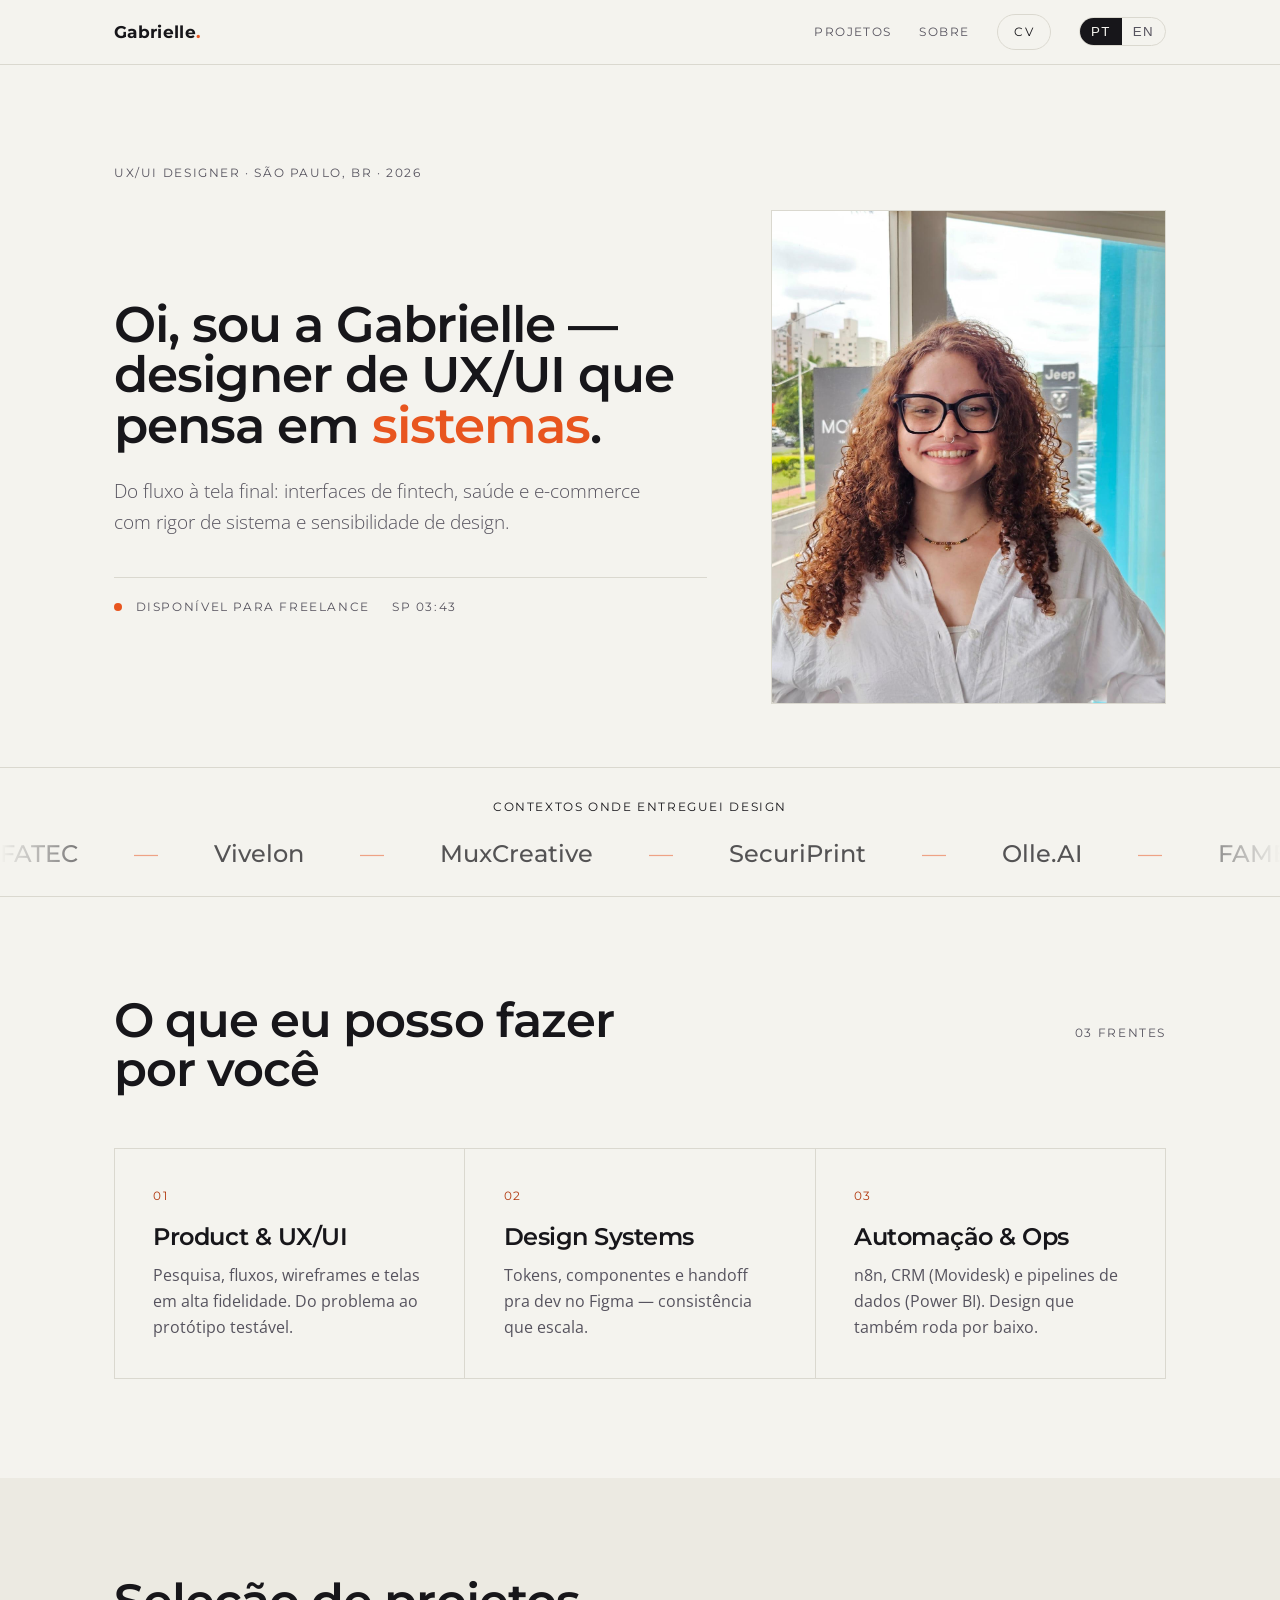
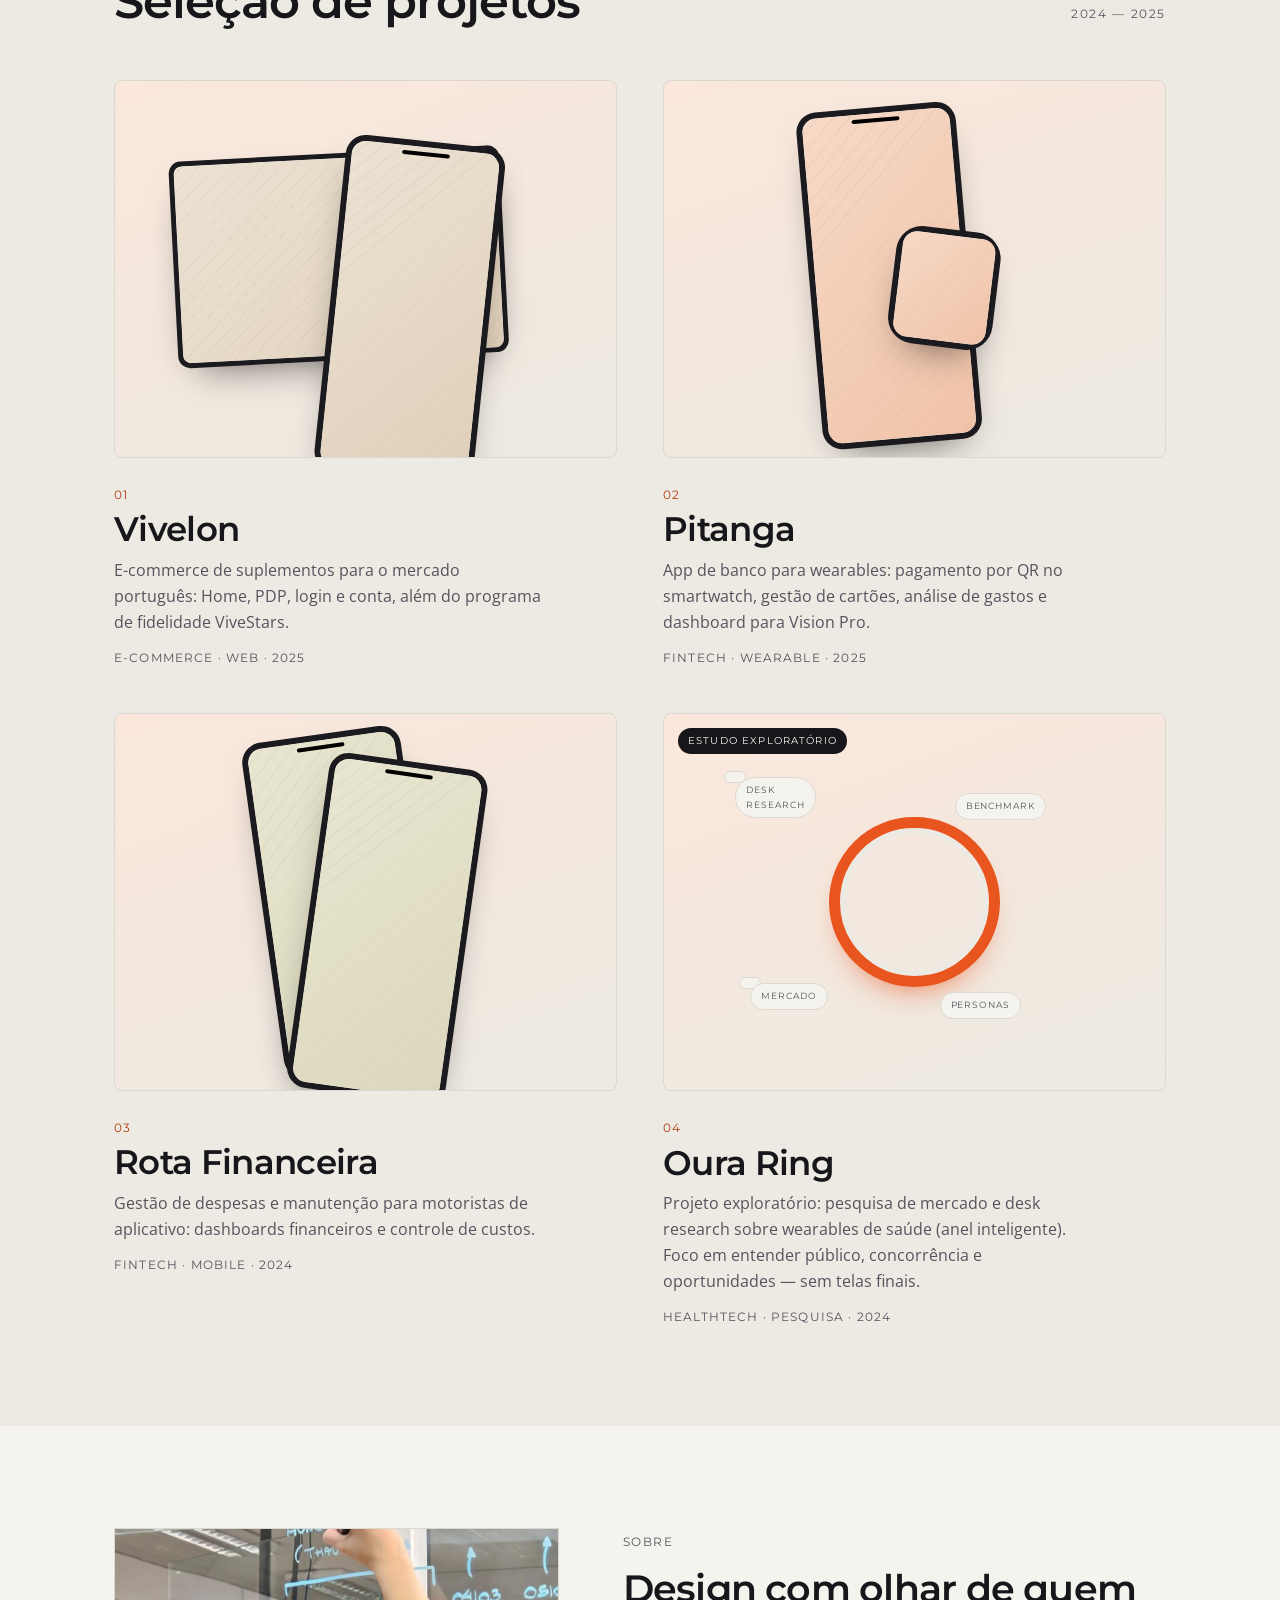
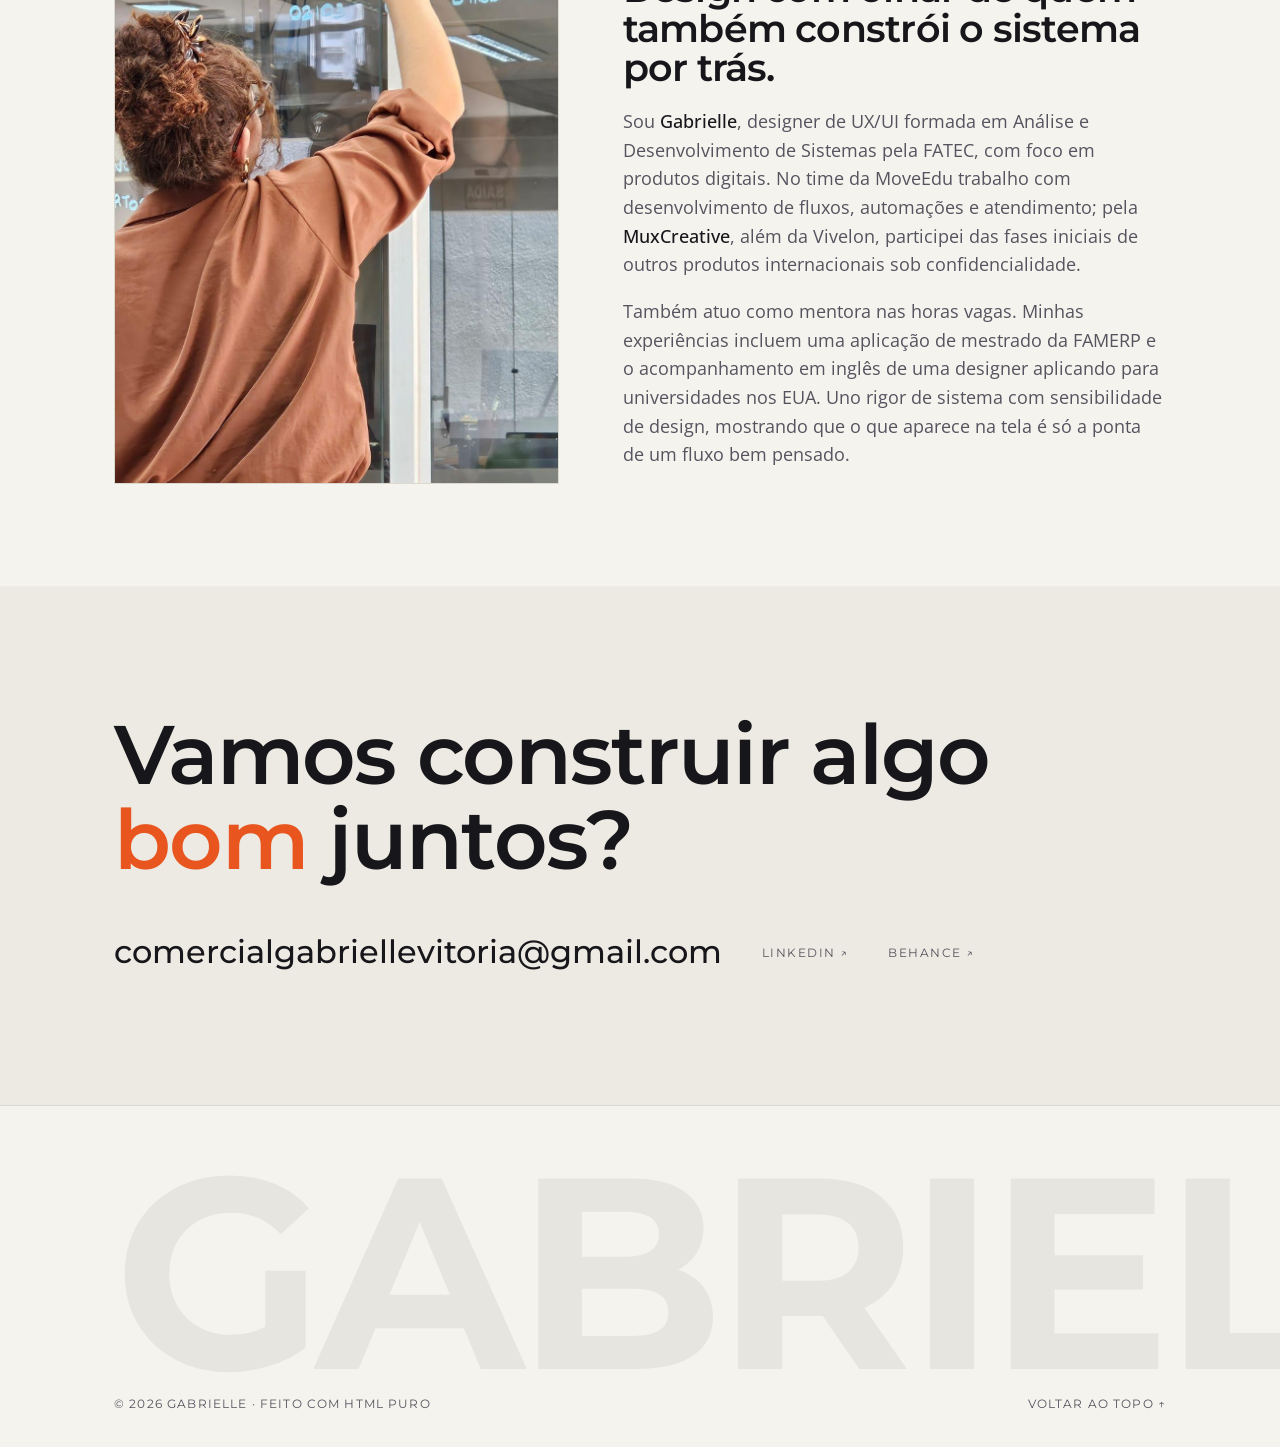
==== index.html @ 67ed6552 "fix: page gutter alignment, case section alignment and content updates - Fixed .hero/.chero padding " ====
<!doctype html>
<!--
  ============================================================
  PORTFÓLIO — Gabrielle  |  UX/UI Designer
  Arquivo único (HTML + CSS + JS). Sem build. Sobe na VPS.
  ------------------------------------------------------------
  COMO EDITAR:
  • Bilíngue: cada texto tem <span class="pt">…</span> e
    <span class="en">…</span> lado a lado. Edite os dois.
  • FOTOS: salve na MESMA pasta deste arquivo:
      gabrielle-retrato.jpg  → foto do hero (rosto)
      gabrielle-quadro.jpg   → foto do sobre (você no quadro)
    (troque os src dos <img> se usar outro nome/pasta)
  • Seus dados: procure por  EDITAR:  no HTML.
  ============================================================
-->
<html lang="pt" data-lang="pt">
<head>
  <meta charset="utf-8" />
  <meta name="viewport" content="width=device-width, initial-scale=1" />
  <title>Gabrielle — UX/UI Designer</title>
  <meta name="description" content="Portfólio de Gabrielle, designer de UX/UI. Produtos digitais com rigor de sistema." />

  <!-- Fonts -->
  <link rel="preconnect" href="https://fonts.googleapis.com">
  <link rel="preconnect" href="https://fonts.gstatic.com" crossorigin>
  <link href="https://fonts.googleapis.com/css2?family=Montserrat:wght@400;500;600;700;800&family=Open+Sans:wght@300;400;600&display=swap" rel="stylesheet">
  <link rel="stylesheet" href="assets/css/styles.css">
</head>

<body>

  <!-- cursor custom -->
  <div class="cur cur--ring" aria-hidden="true"></div>
  <div class="cur cur--dot" aria-hidden="true"></div>

  <!-- ======================= NAV ======================= -->
  <header class="nav">
    <div class="wrap nav__in">
      <!-- EDITAR: iniciais / wordmark -->
      <a class="brand" href="#top">Gabrielle<b>.</b></a>
      <nav class="nav__links" aria-label="Principal">
        <a href="#work"><span class="pt">Projetos</span><span class="en">Work</span></a>
        <a href="#about"><span class="pt">Sobre</span><span class="en">About</span></a>
        <!-- EDITAR: link do seu CV em PDF -->
        <a class="nav__cv" data-magnetic href="#" target="_blank" rel="noopener">CV</a>
        <span class="lang" role="group" aria-label="Idioma / Language">
          <button type="button" data-set="pt" aria-pressed="true">PT</button>
          <button type="button" data-set="en" aria-pressed="false">EN</button>
        </span>
      </nav>
      <button class="nav__burger" aria-label="Menu">Menu</button>
    </div>
  </header>

  <main id="top">

    <!-- ======================= HERO ======================= -->
    <section class="hero wrap">
      <div class="mono hero__eyebrow reveal">UX/UI Designer · São Paulo, BR · 2026</div>
      <div class="hero__grid">
        <div data-stagger>
          <h1 class="reveal">
            <span class="pt">Oi, sou a Gabrielle —<br>designer de UX/UI que<br>pensa em <em>sistemas</em>.</span>
            <span class="en">Hi, I'm Gabrielle —<br>a UX/UI designer who<br>thinks in <em>systems</em>.</span>
          </h1>
          <p class="hero__sub reveal">
            <span class="pt">Do fluxo à tela final: interfaces de fintech, saúde e e-commerce com rigor de sistema e sensibilidade de design.</span>
            <span class="en">From flow to final screen: fintech, health and e-commerce interfaces built with system rigor and design sensibility.</span>
          </p>
          <div class="status reveal">
            <span class="mono"><i class="dot"></i>
              <span class="pt">Disponível para freelance</span>
              <span class="en">Available for freelance</span>
            </span>
            <span class="mono" id="clock" aria-live="off">— : —</span>
          </div>
        </div>
        <!-- FOTO: salve seu retrato como  gabrielle-retrato.jpg  nesta pasta -->
        <div class="hero__portrait reveal">
          <img src="assets/img/gabrielle-retrato.jpg" alt="Retrato de Gabrielle" loading="eager" />
        </div>
      </div>
    </section>

    <!-- ======================= CLIENTS ======================= -->
    <section class="clients">
      <span class="clients__lead">
        <span class="mono">
          <span class="pt">Contextos onde entreguei design</span>
          <span class="en">Where I've delivered design</span>
        </span>
      </span>
      <!-- EDITAR: nomes de clientes/empresas (o marquee duplica sozinho) -->
      <div class="marquee">
        <div class="marquee__track" data-marquee>
          <span class="name">FATEC</span>
          <span class="name">Vivelon</span>
          <span class="name">MuxCreative</span>
          <span class="name">SecuriPrint</span>
          <span class="name">Olle.AI</span>
          <span class="name">FAMERP</span>
          <span class="name"><span class="pt">Mentorias</span><span class="en">Mentoring</span></span>
        </div>
      </div>
    </section>

    <!-- ======================= SERVICES ======================= -->
    <section class="section">
      <div class="wrap">
        <div class="sec-head reveal">
          <h2>
            <span class="pt">O que eu posso fazer por você</span>
            <span class="en">What I can do for you</span>
          </h2>
          <span class="mono">03 <span class="pt">frentes</span><span class="en">tracks</span></span>
        </div>
        <div class="svc" data-stagger>
          <div class="svc__item reveal">
            <div class="svc__no">01</div>
            <h3><span class="pt">Product & UX/UI</span><span class="en">Product & UX/UI</span></h3>
            <p>
              <span class="pt">Pesquisa, fluxos, wireframes e telas em alta fidelidade. Do problema ao protótipo testável.</span>
              <span class="en">Research, flows, wireframes and high-fidelity screens. From problem to testable prototype.</span>
            </p>
          </div>
          <div class="svc__item reveal">
            <div class="svc__no">02</div>
            <h3><span class="pt">Design Systems</span><span class="en">Design Systems</span></h3>
            <p>
              <span class="pt">Tokens, componentes e handoff pra dev no Figma — consistência que escala.</span>
              <span class="en">Tokens, components and dev handoff in Figma — consistency that scales.</span>
            </p>
          </div>
          <div class="svc__item reveal">
            <div class="svc__no">03</div>
            <h3><span class="pt">Automação & Ops</span><span class="en">Automation & Ops</span></h3>
            <p>
              <span class="pt">n8n, CRM (Movidesk) e pipelines de dados (Power BI). Design que também roda por baixo.</span>
              <span class="en">n8n, CRM (Movidesk) and data pipelines (Power BI). Design that also runs under the hood.</span>
            </p>
          </div>
        </div>
      </div>
    </section>

    <!-- ======================= WORK ======================= -->
    <section class="section section--alt" id="work">
      <div class="wrap">
        <div class="sec-head reveal">
          <h2>
            <span class="pt">Seleção de projetos</span>
            <span class="en">Selected work</span>
          </h2>
          <span class="mono">2024 — 2025</span>
        </div>

        <!--
          COMO COLOCAR TELAS REAIS NAS CAPAS:
          Dentro de cada .mock__scr troque o <div class="ph ..."></div>
          por  <img src="assets/img/telas/vivelon-home.jpg" alt="">
          (crie uma subpasta "telas" ao lado deste arquivo).
        -->
        <div class="cases" data-stagger>

          <!-- PROJETO 01 — Vivelon (e-commerce web) -->
          <article class="case reveal">
            <a class="case__cover" href="vivelon.html" aria-label="Vivelon">
              <div class="stage">
                <div class="mock mock--web" style="--x:-8%;--y:-6%;--r:-3deg;--hx:-13%;--hr:-4deg;z-index:1">
                  <div class="mock__scr"><div class="ph g-vivelon"></div></div>
                </div>
                <div class="mock mock--phone" style="--x:28%;--y:12%;--r:6deg;--hx:36%;--hr:9deg;z-index:2">
                  <div class="mock__scr"><div class="ph g-vivelon"></div></div>
                </div>
              </div>
            </a>
            <div class="case__info">
              <div>
                <span class="case__no">01</span>
                <h3 class="case__title">Vivelon <span class="case__arrow">↗</span></h3>
                <p class="case__desc">
                  <span class="pt">E-commerce de suplementos para o mercado português: Home, PDP, login e conta, além do programa de fidelidade ViveStars.</span>
                  <span class="en">Supplements e-commerce for the Portuguese market: Home, PDP, login and account, plus the ViveStars loyalty program.</span>
                </p>
              </div>
              <span class="case__meta">E-commerce · Web · 2025</span>
            </div>
          </article>

          <!-- PROJETO 02 — Pitanga (fintech wearable) -->
          <article class="case reveal">
            <a class="case__cover" href="pitanga.html" aria-label="Pitanga">
              <div class="stage">
                <div class="mock mock--phone" style="--x:-16%;--y:2%;--r:-5deg;--hx:-24%;--hr:-7deg;z-index:1">
                  <div class="mock__scr"><div class="ph g-pitanga"></div></div>
                </div>
                <div class="mock mock--watch" style="--x:28%;--y:16%;--r:7deg;--hx:38%;--hr:11deg;z-index:2">
                  <div class="mock__scr"><div class="ph g-pitanga"></div></div>
                </div>
              </div>
            </a>
            <div class="case__info">
              <div>
                <span class="case__no">02</span>
                <h3 class="case__title">Pitanga <span class="case__arrow">↗</span></h3>
                <p class="case__desc">
                  <span class="pt">App de banco para wearables: pagamento por QR no smartwatch, gestão de cartões, análise de gastos e dashboard para Vision Pro.</span>
                  <span class="en">Banking app for wearables: smartwatch QR payments, card management, spending analytics and a Vision Pro dashboard.</span>
                </p>
              </div>
              <span class="case__meta">Fintech · Wearable · 2025</span>
            </div>
          </article>

          <!-- PROJETO 03 — Rota Financeira (fintech mobile) -->
          <article class="case reveal">
            <a class="case__cover" href="rota.html" aria-label="Rota Financeira">
              <div class="stage">
                <div class="mock mock--phone" style="--x:-14%;--y:0;--r:-8deg;--hx:-24%;--hr:-12deg;z-index:1">
                  <div class="mock__scr"><div class="ph g-rota"></div></div>
                </div>
                <div class="mock mock--phone" style="--x:14%;--y:8%;--r:8deg;--hx:24%;--hr:12deg;z-index:2">
                  <div class="mock__scr"><div class="ph g-rota"></div></div>
                </div>
              </div>
            </a>
            <div class="case__info">
              <div>
                <span class="case__no">03</span>
                <h3 class="case__title">Rota Financeira <span class="case__arrow">↗</span></h3>
                <p class="case__desc">
                  <span class="pt">Gestão de despesas e manutenção para motoristas de aplicativo: dashboards financeiros e controle de custos.</span>
                  <span class="en">Expense and maintenance management for ride-hailing drivers: financial dashboards and cost tracking.</span>
                </p>
              </div>
              <span class="case__meta">Fintech · Mobile · 2024</span>
            </div>
          </article>

          <!-- PROJETO 04 — Oura Ring (pesquisa exploratória, sem telas) -->
          <article class="case reveal">
            <a class="case__cover" href="oura-ring.html" aria-label="Oura Ring">
              <span class="cover-badge"><span class="pt">Estudo exploratório</span><span class="en">Exploratory study</span></span>
              <div class="stage stage--research">
                <div class="ring"></div>
                <div class="tags">
                  <span style="top:15%;left:12%"><span class="pt">Desk research</span><span class="en">Desk research</span></span>
                  <span style="top:21%;left:58%">Benchmark</span>
                  <span style="top:70%;left:15%"><span class="pt">Mercado</span><span class="en">Market</span></span>
                  <span style="top:74%;left:55%">Personas</span>
                </div>
              </div>
            </a>
            <div class="case__info">
              <div>
                <span class="case__no">04</span>
                <h3 class="case__title">Oura Ring <span class="case__arrow">↗</span></h3>
                <p class="case__desc">
                  <span class="pt">Projeto exploratório: pesquisa de mercado e desk research sobre wearables de saúde (anel inteligente). Foco em entender público, concorrência e oportunidades — sem telas finais.</span>
                  <span class="en">Exploratory project: market research and desk research on health wearables (smart ring). Focused on audience, competition and opportunities — no final screens.</span>
                </p>
              </div>
              <span class="case__meta">Healthtech · <span class="pt">Pesquisa</span><span class="en">Research</span> · 2024</span>
            </div>
          </article>
        </div>
      </div>
    </section>

    <!-- ======================= ABOUT ======================= -->
    <section class="section about" id="about">
      <div class="wrap about__grid">
        <!-- FOTO: salve a foto do quadro como  gabrielle-quadro.jpg  nesta pasta -->
        <div class="about__portrait reveal">
          <img src="assets/img/gabrielle-quadro.jpg" alt="Gabrielle desenhando um fluxo no quadro de vidro" loading="lazy" />
        </div>
        <div data-stagger>
          <span class="mono reveal"><span class="pt">Sobre</span><span class="en">About</span></span>
          <h2 class="reveal" style="margin-top:16px">
            <span class="pt">Design com olhar de quem também constrói o sistema por trás.</span>
            <span class="en">Design from someone who also builds the system behind it.</span>
          </h2>
          <p class="reveal">
            <span class="pt">Sou <strong>Gabrielle</strong>, designer de UX/UI formada em Análise e Desenvolvimento de Sistemas pela FATEC, com foco em produtos digitais. No time da MoveEdu trabalho com desenvolvimento de fluxos, automações e atendimento; pela <strong>MuxCreative</strong>, além da Vivelon, participei das fases iniciais de outros produtos internacionais sob confidencialidade.</span>
            <span class="en">I'm <strong>Gabrielle</strong>, a UX/UI designer with a degree in Systems Analysis and Development from FATEC, focused on digital products. At MoveEdu I work with flow design, automations and customer service; at <strong>MuxCreative</strong>, besides Vivelon, I took part in the early stages of other international products under NDA.</span>
          </p>
          <p class="reveal">
            <span class="pt">Também atuo como mentora nas horas vagas. Minhas experiências incluem uma aplicação de mestrado da FAMERP e o acompanhamento em inglês de uma designer aplicando para universidades nos EUA. Uno rigor de sistema com sensibilidade de design, mostrando que o que aparece na tela é só a ponta de um fluxo bem pensado.</span>
            <span class="en">I also mentor in my spare time. My experience includes a master's degree application at FAMERP and guiding a designer in English through her applications to universities in the US. I combine system rigor with design sensibility, showing that what appears on screen is just the tip of a well planned flow.</span>
          </p>
        </div>
      </div>
    </section>

    <!-- ======================= CONTACT ======================= -->
    <section class="section section--alt cta">
      <div class="wrap">
        <h2 class="reveal">
          <span class="pt">Vamos construir algo <em>bom</em> juntos?</span>
          <span class="en">Let's build something <em>good</em> together?</span>
        </h2>
        <div class="cta__links" data-stagger>
          <!-- EDITAR: seu e-mail e redes -->
          <a class="cta__mail reveal" data-magnetic href="mailto:comercialgabriellevitoria@gmail.com">comercialgabriellevitoria@gmail.com</a>
          <a class="cta__social reveal" href="#" target="_blank" rel="noopener">LinkedIn ↗</a>
          <a class="cta__social reveal" href="#" target="_blank" rel="noopener">Behance ↗</a>
        </div>
      </div>
    </section>
  </main>

  <!-- ======================= FOOTER ======================= -->
  <footer class="foot">
    <div class="wrap">
      <div class="foot__word" aria-hidden="true">GABRIELLE</div>
      <div class="foot__bar">
        <span class="mono">© <span id="year"></span> Gabrielle · <span class="pt">Feito com HTML puro</span><span class="en">Built with plain HTML</span></span>
        <a href="#top"><span class="pt">Voltar ao topo ↑</span><span class="en">Back to top ↑</span></a>
      </div>
    </div>
  </footer>

  <script src="assets/js/main.js"></script>
</body>
</html>
---- assets/css/styles.css ----
/* ============================================================ */
/* PORTFÓLIO GABRIELLE — CSS UNIFICADO                        */
/* HTML puro, sem build. Compartilhado por todas as páginas.  */
/* ============================================================ */

/* ---------------- Tokens (iguais em todas as páginas) ---- */
:root{
  --paper:#F4F3EE;      /* fundo papel */
  --paper-2:#ECEAE2;    /* fundo alternado */
  --ink:#17161A;        /* tinta */
  --ink-soft:#56535E;   /* texto secundário */
  --line:#DAD8CF;       /* hairline */
  --accent:#E8551F;     /* laranja-brasa */
  --accent-ink:#B23A10; /* laranja escuro (texto sobre claro) */
  --accent-wash:#FBE7DC;/* fill suave */

  --f-display:"Montserrat", system-ui, sans-serif;
  --f-body:"Open Sans", system-ui, sans-serif;
  --f-mono:"Montserrat", system-ui, sans-serif;  /* labels tracked/uppercase */

  --wrap:1180px;
  --gutter:clamp(20px,5vw,72px);
  --ease:cubic-bezier(.2,.7,.2,1);
}

/* ---------------- Reset / base ---- */
*{box-sizing:border-box}
html{-webkit-text-size-adjust:100%;scroll-behavior:smooth;scroll-padding-top:88px}
body{
  margin:0;
  background:var(--paper);
  color:var(--ink);
  font-family:var(--f-body);
  font-size:18px;
  line-height:1.6;
  -webkit-font-smoothing:antialiased;
  overflow-x:hidden;
}
a{color:inherit;text-decoration:none}
img{max-width:100%;display:block}
h1,h2,h3,h4{font-family:var(--f-display);font-weight:600;line-height:1.02;margin:0;letter-spacing:-.02em}
::selection{background:var(--accent);color:#fff}

/* bilíngue */
[data-lang="pt"] .en{display:none}
[data-lang="en"] .pt{display:none}

.wrap{max-width:var(--wrap);margin:0 auto;padding-inline:var(--gutter)}
.mono{font-family:var(--f-mono);font-size:.72rem;letter-spacing:.14em;text-transform:uppercase;color:var(--ink-soft)}
.accent{color:var(--accent-ink)}

/* ---------------- Custom cursor (pointer fino) ---- */
.cur{position:fixed;top:0;left:0;z-index:9999;pointer-events:none;border-radius:50%;
  opacity:0;transition:opacity .3s,width .3s var(--ease),height .3s var(--ease),background .3s,border-color .3s}
.cur--dot{width:7px;height:7px;background:var(--accent);transform:translate(-50%,-50%)}
.cur--ring{width:34px;height:34px;border:1.5px solid color-mix(in srgb,var(--accent) 60%,transparent);transform:translate(-50%,-50%)}
body.cur-on .cur{opacity:1}
body.cur-hot .cur--ring{width:64px;height:64px;background:color-mix(in srgb,var(--accent) 12%,transparent);border-color:transparent}
body.cur-hot .cur--dot{opacity:0}
@media (hover:none),(pointer:coarse){.cur{display:none}}

/* ---------------- Nav ---- */
.nav{
  position:sticky;top:0;z-index:50;
  backdrop-filter:saturate(1.2) blur(8px);
  background:color-mix(in srgb, var(--paper) 82%, transparent);
  border-bottom:1px solid var(--line);
}
.nav__in{display:flex;align-items:center;justify-content:space-between;height:64px}
.brand{font-family:var(--f-display);font-weight:700;font-size:1.05rem;letter-spacing:.02em}
.brand b{color:var(--accent)}
.nav__links{display:flex;align-items:center;gap:28px}
.nav__links a{font-family:var(--f-mono);font-size:.72rem;letter-spacing:.12em;text-transform:uppercase;color:var(--ink-soft);transition:color .2s;position:relative}
.nav__links a:not(.nav__cv)::after{content:"";position:absolute;left:0;right:100%;bottom:-6px;height:1px;background:var(--accent);transition:right .3s var(--ease)}
.nav__links a:not(.nav__cv):hover::after{right:0}
.nav__links a:hover{color:var(--ink)}
.nav__cv{border:1px solid var(--line);border-radius:999px;padding:8px 16px;color:var(--ink)!important;transition:background .25s,color .25s,border-color .25s}
.nav__cv:hover{background:var(--ink);color:var(--paper)!important;border-color:var(--ink)}
.nav__back{font-family:var(--f-mono);font-size:.72rem;letter-spacing:.12em;text-transform:uppercase;color:var(--ink-soft);
  display:inline-flex;align-items:center;gap:9px;transition:color .2s}
.nav__back .ar{color:var(--accent);transition:transform .3s var(--ease);display:inline-block}
.nav__back:hover{color:var(--ink)}
.nav__back:hover .ar{transform:translateX(-4px)}
.nav__right{display:flex;align-items:center;gap:22px}
.nav__right a.brand{font-family:var(--f-display);font-weight:700;font-size:1.02rem;letter-spacing:.02em}
.nav__right a.brand b{color:var(--accent)}
.lang{display:inline-flex;border:1px solid var(--line);border-radius:999px;overflow:hidden;font-family:var(--f-mono);font-size:.68rem}
.lang button{appearance:none;border:0;background:transparent;color:var(--ink-soft);padding:6px 11px;cursor:pointer;letter-spacing:.1em;transition:.2s}
.lang button[aria-pressed="true"]{background:var(--ink);color:var(--paper)}
.nav__burger{display:none;appearance:none;background:none;border:0;cursor:pointer;font-family:var(--f-mono);font-size:.7rem;letter-spacing:.12em;text-transform:uppercase;color:var(--ink)}

/* ===================== INDEX.HTML ===================== */

/* ---------- Hero ---- */
.hero{padding-block:clamp(56px,11vh,120px) clamp(40px,7vh,80px)}
.hero__eyebrow{margin-bottom:28px}
.hero__grid{display:grid;grid-template-columns:1.5fr 1fr;gap:clamp(28px,5vw,64px);align-items:center}
.hero h1{font-size:clamp(2.2rem,4.2vw,3.1rem);font-weight:600}
.hero h1 em{font-style:normal;color:var(--accent)}
.hero__sub{margin-top:26px;max-width:50ch;color:var(--ink-soft);font-size:1.18rem;font-weight:300}
.hero__portrait{aspect-ratio:4/5;border:1px solid var(--line);overflow:hidden;position:relative;background:var(--accent-wash)}
.hero__portrait img{width:100%;height:100%;object-fit:cover;transition:transform .9s var(--ease);filter:saturate(1.02)}
.hero__portrait:hover img{transform:scale(1.04)}
.status{margin-top:40px;display:flex;flex-wrap:wrap;gap:10px 22px;align-items:center;padding-top:20px;border-top:1px solid var(--line)}
.status .dot{width:8px;height:8px;border-radius:50%;background:var(--accent);display:inline-block;margin-right:9px;box-shadow:0 0 0 0 var(--accent);animation:pulse 2.4s infinite}
@keyframes pulse{0%{box-shadow:0 0 0 0 color-mix(in srgb,var(--accent) 55%,transparent)}70%{box-shadow:0 0 0 8px transparent}100%{box-shadow:0 0 0 0 transparent}}

/* ---------- Clients marquee ---- */
.clients{border-block:1px solid var(--line);padding:22px 0;overflow:hidden}
.clients__lead{display:block;text-align:center;margin-bottom:16px}
.clients .clients__lead .mono{color:var(--ink)}
.marquee{position:relative;overflow:hidden;-webkit-mask-image:linear-gradient(90deg,transparent,#000 8%,#000 92%,transparent);mask-image:linear-gradient(90deg,transparent,#000 8%,#000 92%,transparent)}
.marquee__track{display:flex;width:max-content;gap:clamp(28px,5vw,56px);align-items:center;animation:marquee 26s linear infinite}
.marquee:hover .marquee__track{animation-play-state:paused}
.marquee .name{font-family:var(--f-display);font-weight:500;font-size:clamp(1.1rem,2.4vw,1.5rem);color:var(--ink);opacity:.72;white-space:nowrap;display:inline-flex;align-items:center;gap:clamp(28px,5vw,56px)}
.marquee .name::after{content:"—";color:var(--accent);opacity:.7;font-weight:400}
@keyframes marquee{to{transform:translateX(-50%)}}

/* ---------- Section shell ---- */
.section{padding:clamp(64px,11vh,132px) 0}
.section--alt{background:var(--paper-2)}
.sec-head{display:flex;align-items:baseline;justify-content:space-between;gap:20px;margin-bottom:clamp(34px,6vh,64px);flex-wrap:wrap}
.sec-head h2{font-size:clamp(1.7rem,4.4vw,3rem);font-weight:600;max-width:18ch}

/* ---------- Services ---- */
.svc{display:grid;grid-template-columns:repeat(3,1fr);gap:1px;background:var(--line);border:1px solid var(--line)}
.svc__item{background:var(--paper);padding:clamp(26px,3vw,40px);position:relative;transition:background .3s}
.section--alt .svc__item{background:var(--paper-2)}
.svc__item::before{content:"";position:absolute;left:0;top:0;height:2px;width:0;background:var(--accent);transition:width .4s var(--ease)}
.svc__item:hover::before{width:100%}
.svc__item:hover{background:var(--accent-wash)}
.svc__no{font-family:var(--f-mono);font-size:.72rem;color:var(--accent-ink);letter-spacing:.12em}
.svc__item h3{font-size:1.5rem;margin:20px 0 12px}
.svc__item p{margin:0;color:var(--ink-soft);font-size:1.02rem}

/* ---------- Projects (capas / covers) ---- */
.cases{display:grid;grid-template-columns:repeat(2,1fr);gap:clamp(26px,3.6vw,52px)}
.case{min-width:0}
.case__cover{display:block;position:relative;aspect-ratio:4/3;border:1px solid var(--line);border-radius:8px;
  overflow:hidden;background:linear-gradient(160deg,var(--accent-wash),var(--paper-2));
  transition:transform .5s var(--ease),box-shadow .5s var(--ease)}
.case__cover:hover{transform:translateY(-5px);box-shadow:0 28px 64px -34px rgba(20,10,0,.5)}
.cover-badge{position:absolute;top:14px;left:14px;z-index:5;font-family:var(--f-mono);font-size:.6rem;
  letter-spacing:.12em;text-transform:uppercase;background:var(--ink);color:var(--paper);padding:5px 10px;border-radius:999px}

/* palco onde as telas aparecem */
.stage{position:absolute;inset:0}
.mock{position:absolute;left:50%;top:50%;background:#1b1a1f;border-radius:20px;padding:6px;overflow:hidden;
  box-shadow:0 18px 40px -22px rgba(0,0,0,.7);
  transform:translate(-50%,-50%) translate(var(--x,0),var(--y,0)) rotate(var(--r,0deg));
  transition:transform .55s var(--ease)}
.case__cover:hover .mock{
  transform:translate(-50%,-50%) translate(var(--hx,var(--x,0)),var(--hy,var(--y,0))) rotate(var(--hr,var(--r,0deg)))}
.mock__scr{width:100%;height:100%;border-radius:14px;overflow:hidden;background:var(--paper)}
.mock__scr img{width:100%;height:100%;object-fit:cover}
.mock--phone{width:32%;aspect-ratio:9/19}
.mock--phone::before{content:"";position:absolute;top:11px;left:50%;transform:translateX(-50%);width:30%;height:4px;border-radius:3px;background:#000;z-index:2}
.mock--watch{width:21%;aspect-ratio:1/1.12;border-radius:26px}
.mock--web{width:66%;aspect-ratio:16/10;border-radius:12px;padding:5px}
.mock--web .mock__scr{border-radius:8px}

/* capa de pesquisa (Oura Ring — sem telas) */
.stage--research{display:grid;place-items:center}
.ring{width:34%;aspect-ratio:1;border-radius:50%;border:11px solid var(--accent);
  box-shadow:inset 0 0 0 6px var(--paper-2),0 16px 34px -20px var(--accent);transition:transform .6s var(--ease)}
.case__cover:hover .ring{transform:rotate(28deg) scale(1.06)}
.tags{position:absolute;inset:0;pointer-events:none}
.tags span{position:absolute;font-family:var(--f-mono);font-size:.58rem;letter-spacing:.1em;text-transform:uppercase;
  background:var(--paper);border:1px solid var(--line);border-radius:999px;padding:5px 10px;color:var(--ink-soft);
  transition:transform .55s var(--ease)}
.case__cover:hover .tags span{transform:translateY(-4px)}

/* info abaixo da capa */
.case__info{display:flex;align-items:baseline;justify-content:space-between;gap:14px 24px;margin-top:20px;flex-wrap:wrap}
.case__no{font-family:var(--f-mono);font-size:.72rem;color:var(--accent-ink);letter-spacing:.12em}
.case__title{font-size:clamp(1.4rem,2.8vw,2.1rem);font-weight:600;margin:6px 0 0;transition:color .25s}
.case__cover:hover + .case__info .case__title,.case:hover .case__title{color:var(--accent)}
.case__arrow{display:inline-block;color:var(--accent);transform:translateX(-4px);opacity:0;transition:.3s}
.case:hover .case__arrow{opacity:1;transform:translateX(0)}
.case__desc{margin:10px 0 0;color:var(--ink-soft);font-size:1.02rem;max-width:48ch;flex-basis:100%}
.case__meta{font-family:var(--f-mono);font-size:.72rem;letter-spacing:.1em;text-transform:uppercase;color:var(--ink-soft);white-space:nowrap;text-align:right}

/* ---------- About ---- */
.about__grid{display:grid;grid-template-columns:.9fr 1.1fr;gap:clamp(28px,5vw,64px);align-items:center}
.about__portrait{aspect-ratio:4/5;border:1px solid var(--line);overflow:hidden;background:var(--accent-wash)}
.about__portrait img{width:100%;height:100%;object-fit:cover;transition:transform .9s var(--ease)}
.about__portrait:hover img{transform:scale(1.04)}
.about h2{font-size:clamp(1.6rem,3.6vw,2.4rem);font-weight:600;margin-bottom:20px}
.about p{color:var(--ink-soft);font-size:1.12rem;margin:0 0 18px}
.about p strong{color:var(--ink);font-weight:500}

/* ---------- Contact ---- */
.cta{padding:clamp(72px,14vh,150px) 0}
.cta h2{font-size:clamp(2.2rem,7vw,5.2rem);font-weight:600;max-width:16ch}
.cta h2 em{font-style:normal;color:var(--accent)}
.cta__links{margin-top:44px;display:flex;flex-wrap:wrap;gap:14px 40px;align-items:center}
.cta__mail{font-family:var(--f-display);font-size:clamp(1.3rem,3vw,2rem);font-weight:500;border-bottom:2px solid transparent;transition:border-color .25s}
.cta__mail:hover{border-color:var(--accent)}
.cta__social{font-family:var(--f-mono);font-size:.75rem;letter-spacing:.12em;text-transform:uppercase;color:var(--ink-soft);transition:color .2s}
.cta__social:hover{color:var(--accent-ink)}

/* ===================== VIVELON.HTML (CASE) ===================== */

/* ---------- Case hero ---- */
.chero{padding-block:clamp(48px,9vh,104px) clamp(30px,5vh,56px)}
.chero__meta{display:flex;flex-wrap:wrap;gap:8px 18px;align-items:center;margin-bottom:26px}
.chero__meta .pill{font-family:var(--f-mono);font-size:.66rem;letter-spacing:.12em;text-transform:uppercase;
  border:1px solid var(--line);border-radius:999px;padding:5px 12px;color:var(--ink-soft)}
.chero__meta .pill--hot{background:var(--ink);color:var(--paper);border-color:var(--ink)}
.chero h1{font-size:clamp(2.8rem,9vw,6.6rem);font-weight:600}
.chero h1 em{font-style:normal;color:var(--accent)}
.chero__lead{margin-top:24px;max-width:44ch;color:var(--ink-soft);font-size:1.22rem;font-weight:300}

/* imagem principal (browser-frame) */
.lead-shot{margin-top:clamp(34px,6vh,60px)}
.browser{border:1px solid var(--line);border-radius:14px;overflow:hidden;background:#1b1a1f;
  box-shadow:0 40px 90px -50px rgba(20,10,0,.55)}
.browser__bar{height:38px;display:flex;align-items:center;gap:7px;padding:0 16px;background:#232228}
.browser__bar i{width:11px;height:11px;border-radius:50%;background:#4a4952;display:inline-block}
.browser__bar i:nth-child(1){background:#E8551F}
.browser__url{margin-left:14px;font-family:var(--f-mono);font-size:.62rem;letter-spacing:.08em;color:#8b8993;
  background:#191820;border-radius:6px;padding:5px 12px}
.browser__scr{aspect-ratio:16/9;overflow:hidden;background:var(--paper)}
.browser__scr img,.browser__scr .ph{width:100%;height:100%;object-fit:cover}

/* ---------- Spec row ---- */
.spec{border-block:1px solid var(--line);margin-top:clamp(40px,7vh,72px)}
.spec__grid{display:grid;grid-template-columns:repeat(4,minmax(max-content,1fr));gap:1px;background:var(--line)}
.spec__cell{background:var(--paper);padding:clamp(20px,2.6vw,30px)}
.spec__cell dt{font-family:var(--f-mono);font-size:.66rem;letter-spacing:.12em;text-transform:uppercase;color:var(--accent-ink);margin-bottom:10px}
.spec__cell dd{margin:0;font-family:var(--f-display);font-weight:500;font-size:1.1rem}

/* ---------- Prose (texto longo) ---- */
.lbl{display:block;margin-bottom:18px}
.prose{max-width:66ch}
.prose h2{font-size:clamp(1.7rem,4.2vw,2.7rem);font-weight:600;margin-bottom:22px}
.prose p{color:var(--ink-soft);font-size:1.14rem;margin:0 0 18px}
.prose p strong{color:var(--ink);font-weight:500}

/* ---------- Processo (sequência) ---- */
.steps{display:grid;grid-template-columns:repeat(2,1fr);gap:1px;background:var(--line);border:1px solid var(--line);margin-top:12px}
.step{background:var(--paper);padding:clamp(24px,3vw,38px);position:relative;transition:background .3s}
.section--alt .step{background:var(--paper-2)}
.step::before{content:"";position:absolute;left:0;top:0;height:2px;width:0;background:var(--accent);transition:width .4s var(--ease)}
.step:hover::before{width:100%}
.step:hover{background:var(--accent-wash)}
.step__no{font-family:var(--f-mono);font-size:.72rem;color:var(--accent-ink);letter-spacing:.12em}
.step h3{font-size:1.32rem;margin:16px 0 10px}
.step p{margin:0;color:var(--ink-soft);font-size:1rem}

/* ---------- Galeria de telas ---- */
.shots{display:grid;grid-template-columns:repeat(2,1fr);gap:clamp(20px,3vw,40px);margin-top:8px}
.shot{border:1px solid var(--line);border-radius:10px;overflow:hidden;background:var(--paper-2);
  transition:transform .5s var(--ease),box-shadow .5s var(--ease)}
.shot:hover{transform:translateY(-5px);box-shadow:0 28px 60px -36px rgba(20,10,0,.5)}
.shot__scr{aspect-ratio:16/10;overflow:hidden}
.shot__scr img,.shot__scr .ph{width:100%;height:100%;object-fit:cover}
.shot__cap{display:flex;align-items:center;justify-content:space-between;gap:12px;padding:14px 18px;border-top:1px solid var(--line)}
.shot__cap b{font-family:var(--f-display);font-weight:500;font-size:1rem}
.shot__cap span{font-family:var(--f-mono);font-size:.64rem;letter-spacing:.1em;text-transform:uppercase;color:var(--ink-soft)}
.shot--tall .shot__scr{aspect-ratio:4/5}

/* ---------- Design System ---- */
.ds-sub{font-family:var(--f-mono);font-size:.66rem;letter-spacing:.12em;text-transform:uppercase;color:var(--accent-ink);margin:0 0 14px}
.ds-block{margin-top:clamp(26px,4vh,44px)}
/* cores */
.ds-sw{display:grid;grid-template-columns:repeat(auto-fit,minmax(130px,1fr));gap:1px;background:var(--line);border:1px solid var(--line)}
.sw{background:var(--paper)}
.section--alt .sw{background:var(--paper-2)}
.sw__chip{height:92px}
.sw__meta{padding:12px 15px;border-top:1px solid var(--line)}
.sw__meta b{display:block;font-family:var(--f-display);font-weight:500;font-size:.92rem}
.sw__meta span{font-family:var(--f-mono);font-size:.62rem;letter-spacing:.06em;color:var(--ink-soft);text-transform:uppercase}
/* tipografia */
.ds-type{border:1px solid var(--line);padding:clamp(22px,3vw,34px);background:var(--paper);display:grid;gap:20px}
.section--alt .ds-type{background:var(--paper-2)}
.ds-type .row{display:flex;align-items:baseline;justify-content:space-between;gap:20px;flex-wrap:wrap;padding-bottom:18px;border-bottom:1px solid var(--line)}
.ds-type .row:last-child{border-bottom:0;padding-bottom:0}
.ds-type .spec-lbl{font-family:var(--f-mono);font-size:.62rem;letter-spacing:.1em;text-transform:uppercase;color:var(--ink-soft);white-space:nowrap}
.ds-type .disp{font-family:var(--f-display);font-weight:600;font-size:clamp(1.8rem,5vw,3rem);letter-spacing:-.02em}
.ds-type .body-s{font-family:var(--f-body);font-size:1.05rem;color:var(--ink-soft);max-width:52ch}
/* componentes */
.ds-comp{display:grid;grid-template-columns:repeat(auto-fit,minmax(210px,1fr));gap:1px;background:var(--line);border:1px solid var(--line)}
.cmp{background:var(--paper);padding:clamp(22px,2.6vw,30px);display:flex;flex-direction:column;gap:14px;align-items:flex-start}
.section--alt .cmp{background:var(--paper-2)}
.cmp__lbl{font-family:var(--f-mono);font-size:.62rem;letter-spacing:.12em;text-transform:uppercase;color:var(--accent-ink)}
.u-btn{font-family:var(--f-display);font-weight:600;font-size:.9rem;background:var(--accent);color:#fff;border:0;border-radius:999px;padding:11px 22px;cursor:pointer;transition:filter .2s}
.u-btn:hover{filter:brightness(.92)}
.u-btn--ghost{background:transparent;color:var(--ink);border:1px solid var(--line)}
.u-input{display:block;width:100%;border:1px solid var(--line);border-radius:8px;padding:11px 14px;font-family:var(--f-body);font-size:.95rem;color:var(--ink-soft);background:var(--paper)}
.u-badge{font-family:var(--f-mono);font-size:.62rem;letter-spacing:.1em;text-transform:uppercase;background:var(--accent-wash);color:var(--accent-ink);border-radius:999px;padding:6px 12px}

/* ---------- Resultado ---- */
.stats{display:grid;grid-template-columns:repeat(3,1fr);gap:1px;background:var(--line);border:1px solid var(--line);margin:34px 0 8px}
.stat{background:var(--paper);padding:clamp(24px,3vw,40px)}
.section--alt .stat{background:var(--paper-2)}
.stat b{display:block;font-family:var(--f-display);font-weight:700;font-size:clamp(2.2rem,5vw,3.4rem);letter-spacing:-.03em;color:var(--accent)}
.stat span{font-family:var(--f-mono);font-size:.68rem;letter-spacing:.1em;text-transform:uppercase;color:var(--ink-soft)}

/* ---------- Ferramentas ---- */
.tools{display:flex;flex-wrap:wrap;gap:12px;margin-top:14px}
.tools span{font-family:var(--f-mono);font-size:.72rem;letter-spacing:.1em;text-transform:uppercase;color:var(--ink);
  border:1px solid var(--line);border-radius:999px;padding:9px 16px;background:var(--paper);transition:.25s}
.section--alt .tools span{background:var(--paper-2)}
.tools span:hover{border-color:var(--accent);color:var(--accent-ink)}

/* ---------- Próximo projeto ---- */
.nextp{border-top:1px solid var(--line)}
.nextp a{display:flex;align-items:center;justify-content:space-between;gap:20px;flex-wrap:wrap;
  padding:clamp(40px,8vh,88px) 0;transition:color .25s}
.nextp small{font-family:var(--f-mono);font-size:.72rem;letter-spacing:.12em;text-transform:uppercase;color:var(--ink-soft);display:block;margin-bottom:10px}
.nextp b{font-family:var(--f-display);font-weight:600;font-size:clamp(2rem,6vw,4rem);letter-spacing:-.02em}
.nextp .ar{color:var(--accent);font-size:clamp(2rem,6vw,4rem);transform:translateX(-6px);transition:transform .3s var(--ease)}
.nextp a:hover b{color:var(--accent)}
.nextp a:hover .ar{transform:translateX(0)}

/* ---------- Footer ---- */
.foot{border-top:1px solid var(--line);padding:clamp(36px,6vh,64px) 0 34px;overflow:hidden}
.foot__word{font-family:var(--f-display);font-weight:700;letter-spacing:-.03em;line-height:.82;
  font-size:clamp(4rem,22vw,17rem);color:var(--ink);opacity:.06;user-select:none;white-space:nowrap}
.foot__bar{display:flex;justify-content:space-between;align-items:center;gap:16px;flex-wrap:wrap;margin-top:12px}
.foot__bar a,.foot__bar span{font-family:var(--f-mono);font-size:.72rem;letter-spacing:.1em;text-transform:uppercase;color:var(--ink-soft)}
.foot__bar a:hover{color:var(--ink)}

/* ---------- Placeholders (fundo dos previews) ---- */
.ph{width:100%;height:100%;display:grid;place-items:center;position:relative;
  background:
    repeating-linear-gradient(-45deg,transparent 0 11px,color-mix(in srgb,var(--ink) 4%,transparent) 11px 12px),
    linear-gradient(135deg,var(--g1,#f7d9c6),var(--g2,#f0c3a8));}
.ph span{font-family:var(--f-mono);font-size:.66rem;letter-spacing:.14em;text-transform:uppercase;color:var(--ink);opacity:.5;text-align:center;padding:0 12px}
.g-pitanga{--g1:#f7d9c6;--g2:#f0c3a8}
.g-rota{--g1:#e8e6d0;--g2:#dcd8bd}
.g-ring{--g1:#f1ddcf;--g2:#e7c9b4}
.g-vivelon{--g1:#ece2d3;--g2:#e0d0ba}

/* ---------- Reveal (animação ao scroll) ---- */
.reveal{opacity:0;transform:translateY(20px);transition:opacity .7s var(--ease),transform .7s var(--ease)}
.reveal.in{opacity:1;transform:none}

/* ---------- Responsive ---- */
@media (max-width:860px){
  .nav__links a:not(.nav__cv):not(.lang){display:none}
  .nav__links .lang{display:none}
  .nav__burger{display:inline-block}
  .hero__grid{grid-template-columns:1fr}
  .hero__portrait{max-width:300px;margin-top:8px;aspect-ratio:4/5}
  .svc{grid-template-columns:1fr}
  .cases{grid-template-columns:1fr}
  .case__meta{text-align:left}
  .about__grid{grid-template-columns:1fr}
  .about__portrait{max-width:340px}
  .spec__grid{grid-template-columns:repeat(2,1fr)}
  .steps{grid-template-columns:1fr}
  .shots{grid-template-columns:1fr}
  .stats{grid-template-columns:1fr}
}
@media (prefers-reduced-motion:reduce){
  *{animation:none!important;transition:none!important}
  .reveal{opacity:1;transform:none}
  .cur{display:none}
  html{scroll-behavior:auto}
}
:focus-visible{outline:2px solid var(--accent);outline-offset:3px;border-radius:2px}
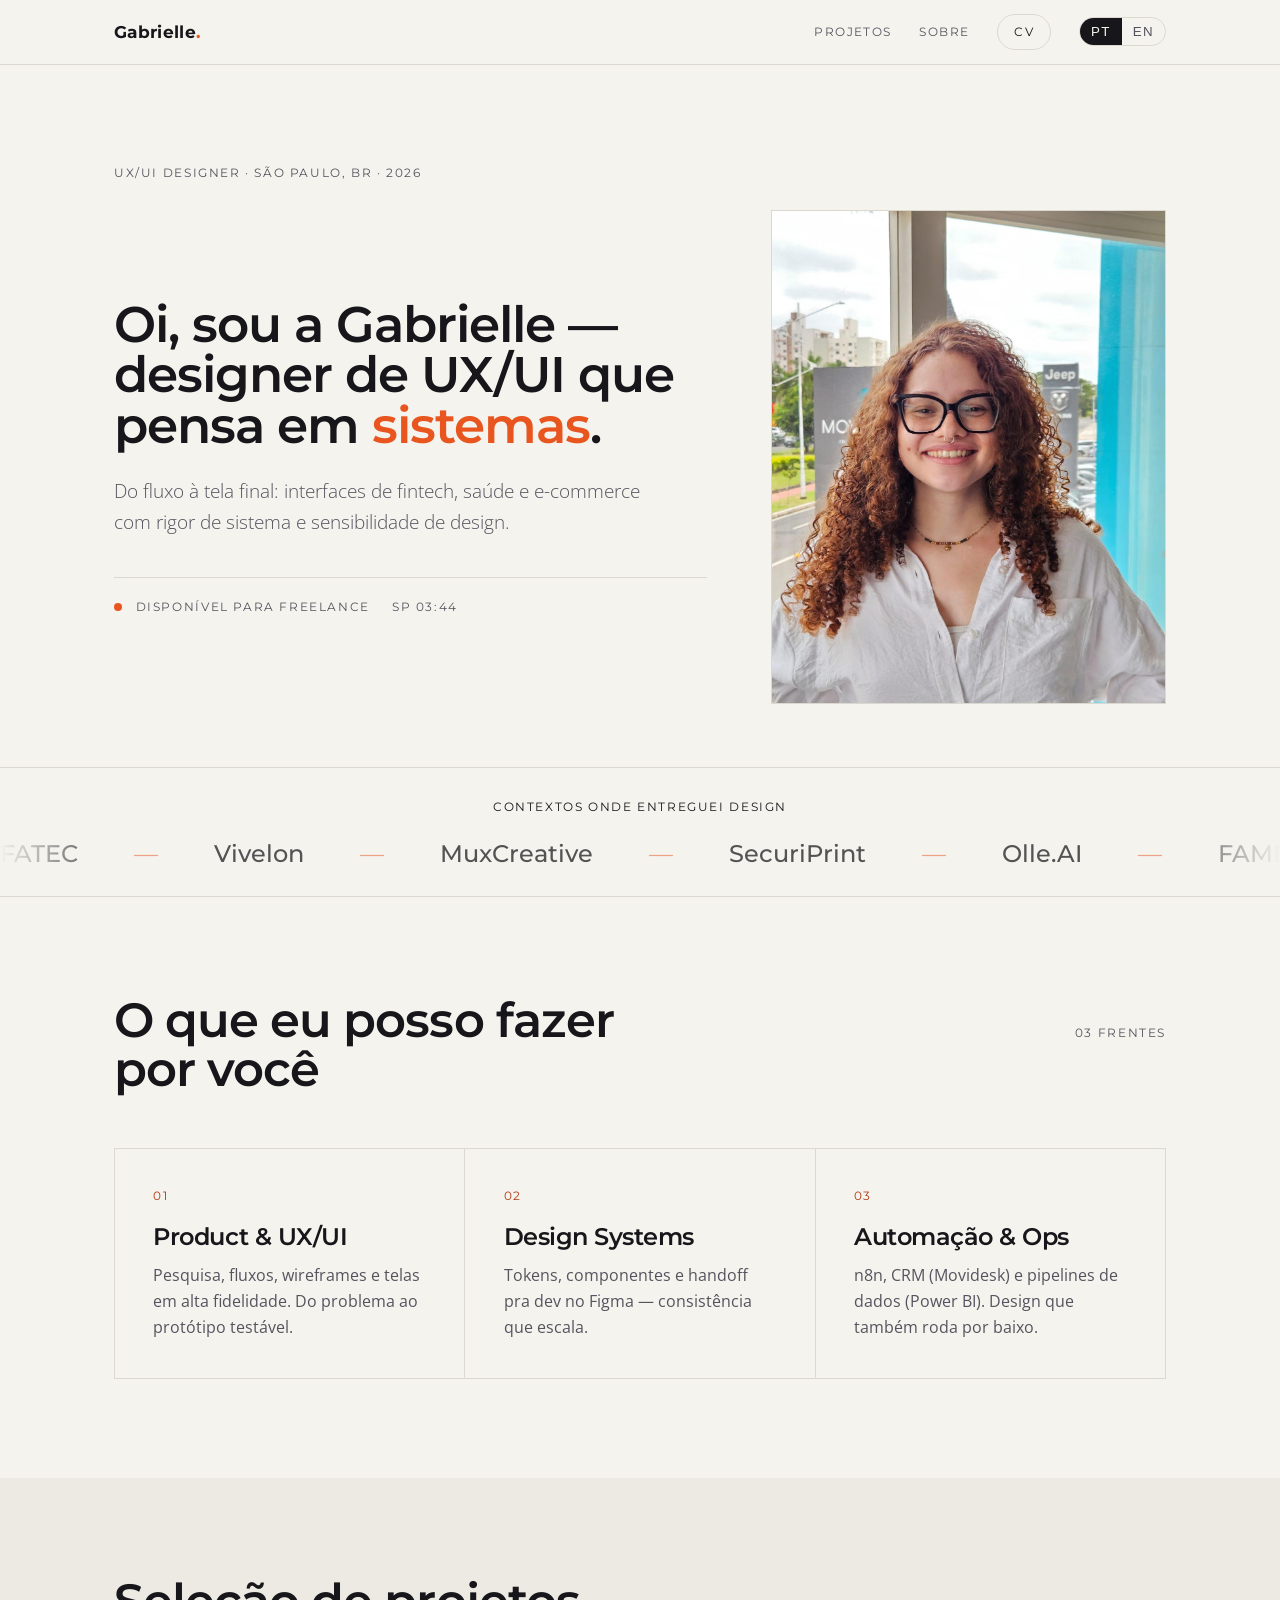
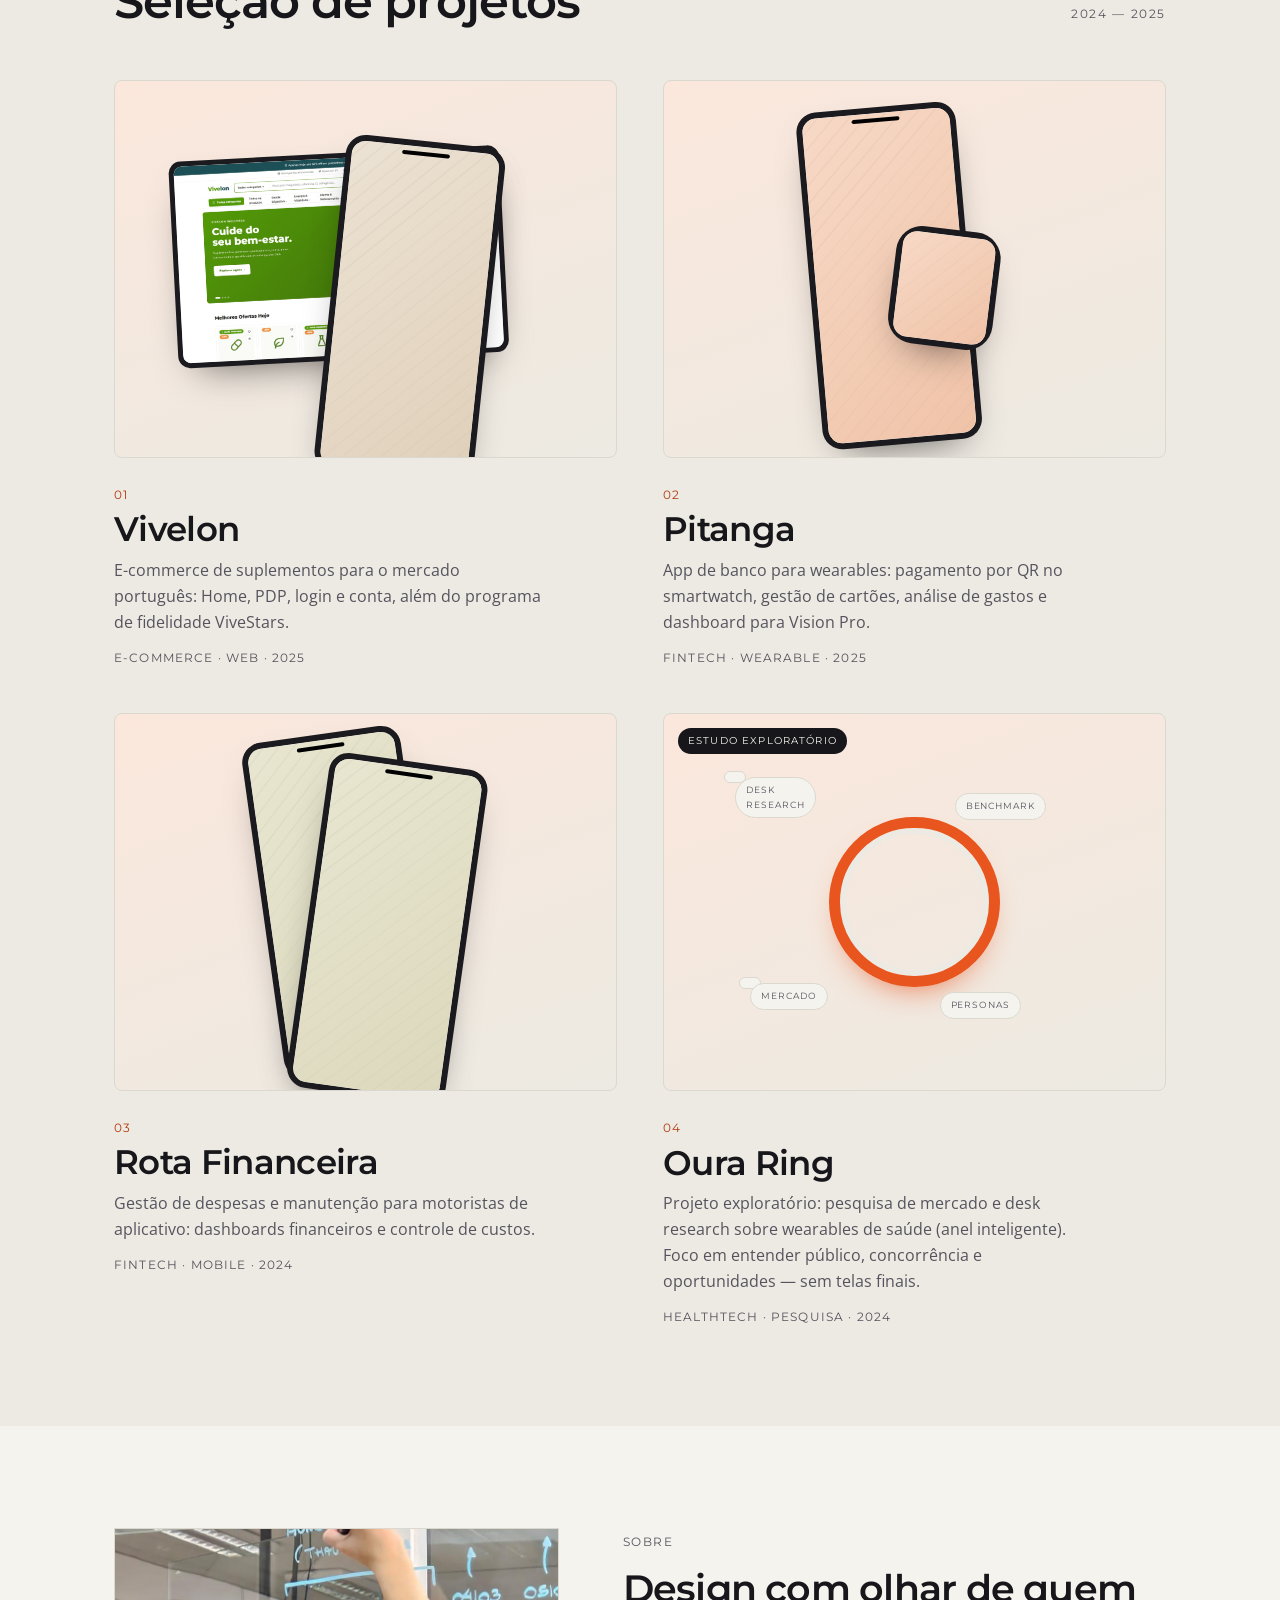
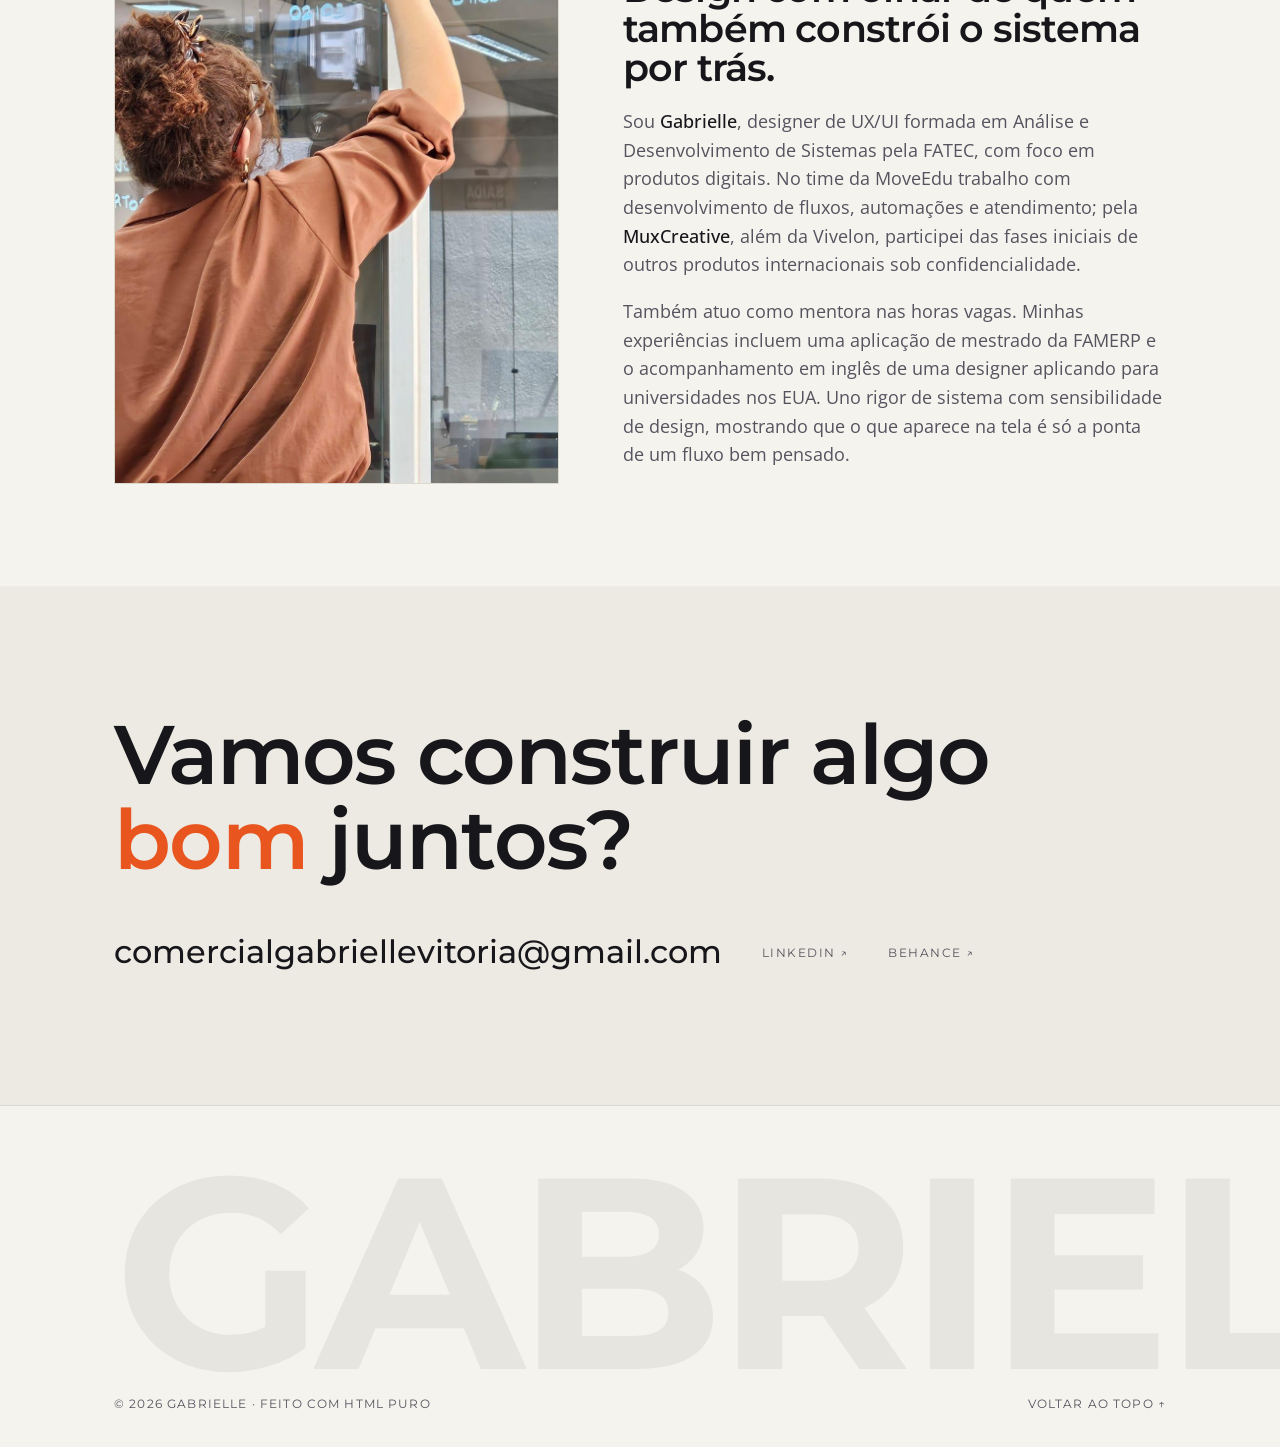
==== commit b6d56f7c: "feat: add real Vivelon screens and mobile-first context - Lead browser shot now uses real desktop ho" ====
--- a/index.html
+++ b/index.html
@@ -168,7 +168,7 @@
             <a class="case__cover" href="vivelon.html" aria-label="Vivelon">
               <div class="stage">
                 <div class="mock mock--web" style="--x:-8%;--y:-6%;--r:-3deg;--hx:-13%;--hr:-4deg;z-index:1">
-                  <div class="mock__scr"><div class="ph g-vivelon"></div></div>
+                  <div class="mock__scr"><img src="assets/img/telas/vivelon-home-desktop.jpg" alt=""></div>
                 </div>
                 <div class="mock mock--phone" style="--x:28%;--y:12%;--r:6deg;--hx:36%;--hr:9deg;z-index:2">
                   <div class="mock__scr"><div class="ph g-vivelon"></div></div>
--- a/assets/css/styles.css
+++ b/assets/css/styles.css
@@ -152,7 +152,7 @@
 .case__cover:hover .mock{
   transform:translate(-50%,-50%) translate(var(--hx,var(--x,0)),var(--hy,var(--y,0))) rotate(var(--hr,var(--r,0deg)))}
 .mock__scr{width:100%;height:100%;border-radius:14px;overflow:hidden;background:var(--paper)}
-.mock__scr img{width:100%;height:100%;object-fit:cover}
+.mock__scr img{width:100%;height:100%;object-fit:cover;object-position:top}
 .mock--phone{width:32%;aspect-ratio:9/19}
 .mock--phone::before{content:"";position:absolute;top:11px;left:50%;transform:translateX(-50%);width:30%;height:4px;border-radius:3px;background:#000;z-index:2}
 .mock--watch{width:21%;aspect-ratio:1/1.12;border-radius:26px}
@@ -221,7 +221,7 @@
 .browser__url{margin-left:14px;font-family:var(--f-mono);font-size:.62rem;letter-spacing:.08em;color:#8b8993;
   background:#191820;border-radius:6px;padding:5px 12px}
 .browser__scr{aspect-ratio:16/9;overflow:hidden;background:var(--paper)}
-.browser__scr img,.browser__scr .ph{width:100%;height:100%;object-fit:cover}
+.browser__scr img,.browser__scr .ph{width:100%;height:100%;object-fit:cover;object-position:top}
 
 /* ---------- Spec row ---- */
 .spec{border-block:1px solid var(--line);margin-top:clamp(40px,7vh,72px)}
@@ -259,6 +259,9 @@
 .shot__cap b{font-family:var(--f-display);font-weight:500;font-size:1rem}
 .shot__cap span{font-family:var(--f-mono);font-size:.64rem;letter-spacing:.1em;text-transform:uppercase;color:var(--ink-soft)}
 .shot--tall .shot__scr{aspect-ratio:4/5}
+.shot__scr img{object-position:top}
+.shot--fit .shot__scr{background:#fff}
+.shot--fit .shot__scr img{object-fit:contain;object-position:center;padding:8%}
 
 /* ---------- Design System ---- */
 .ds-sub{font-family:var(--f-mono);font-size:.66rem;letter-spacing:.12em;text-transform:uppercase;color:var(--accent-ink);margin:0 0 14px}
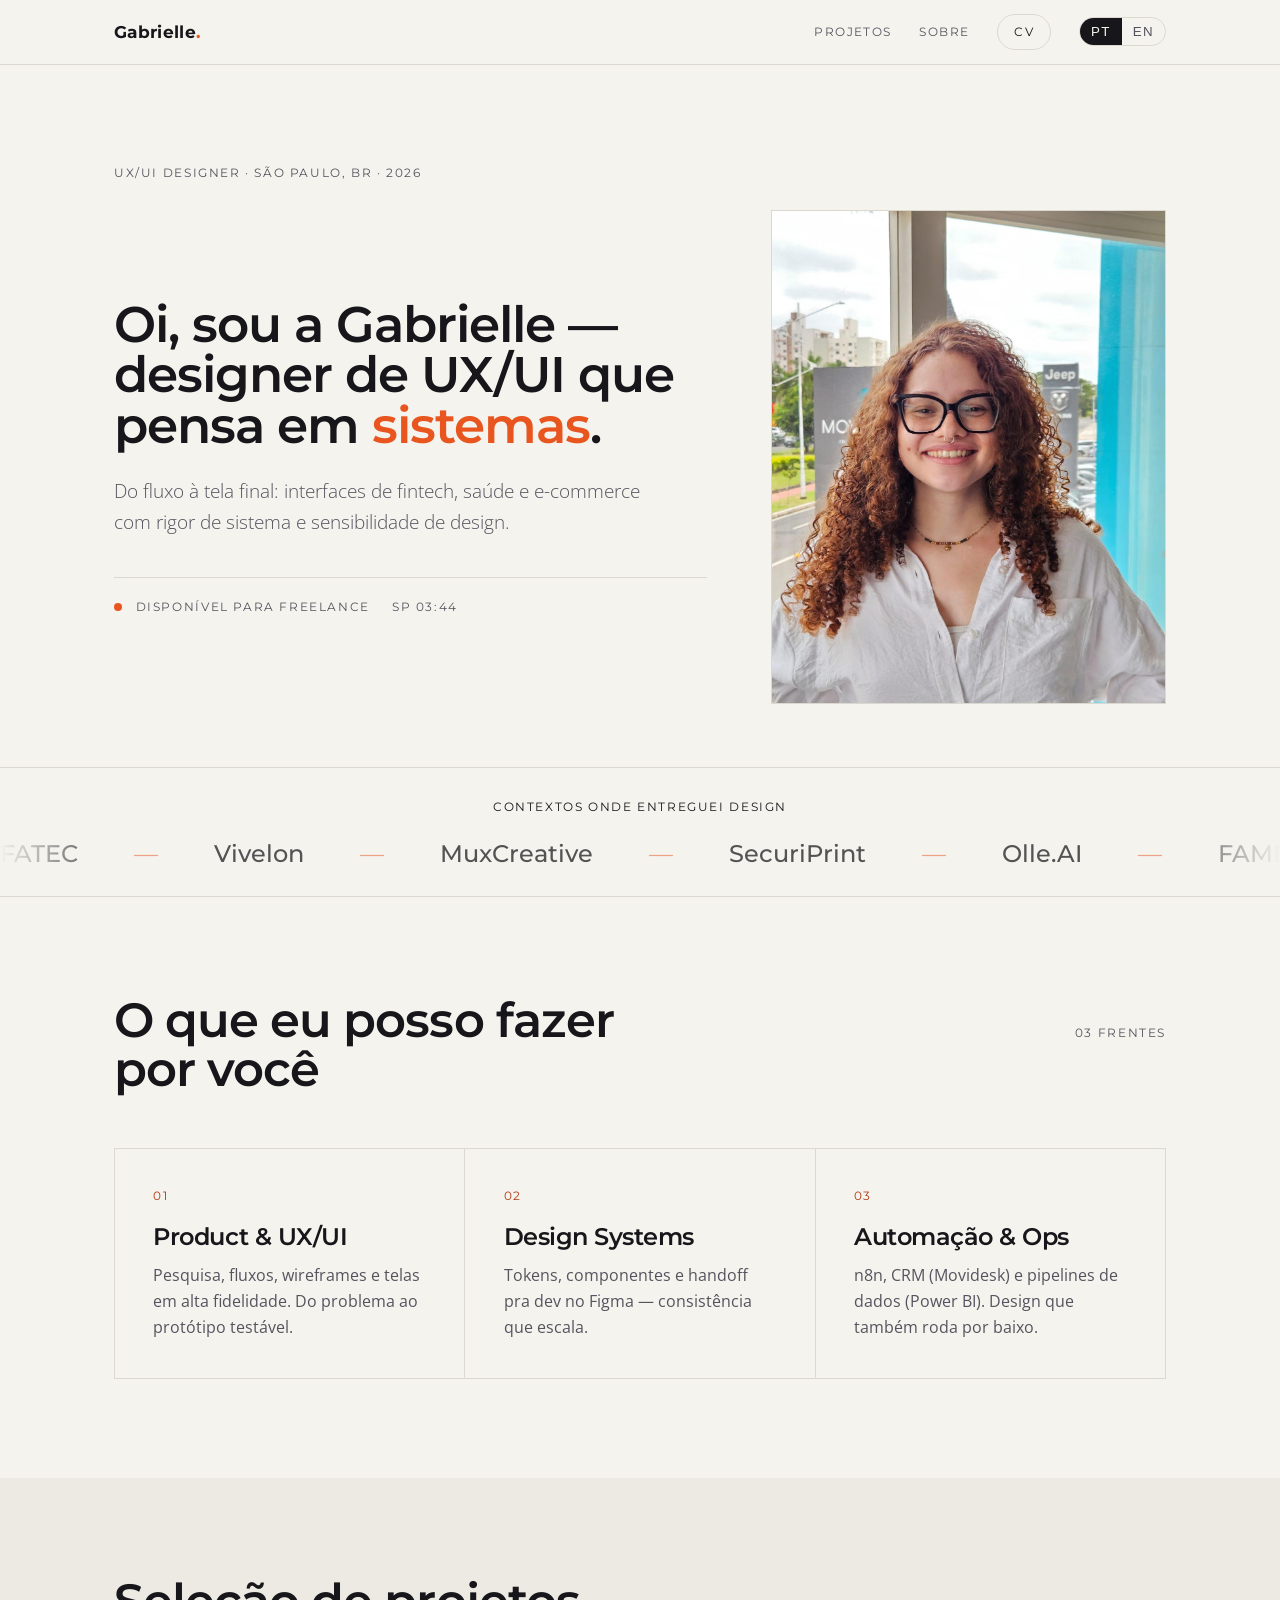
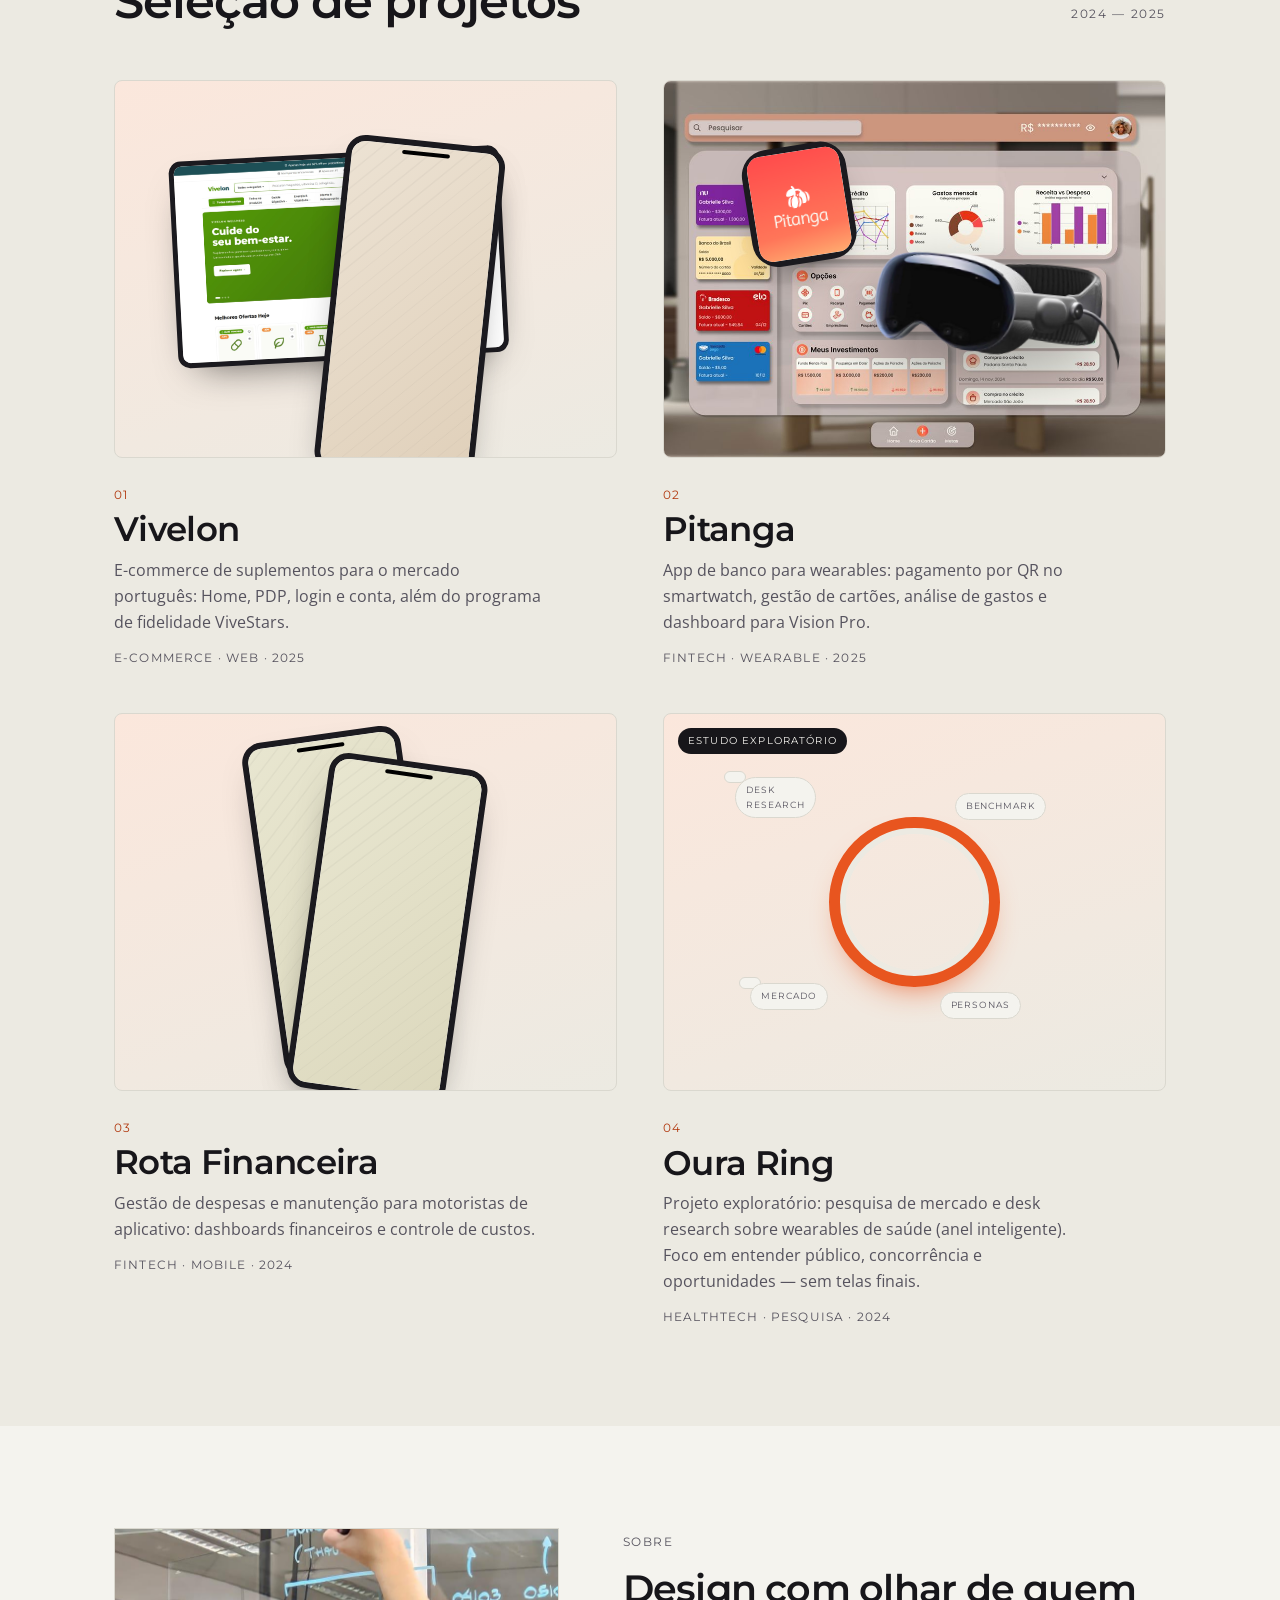
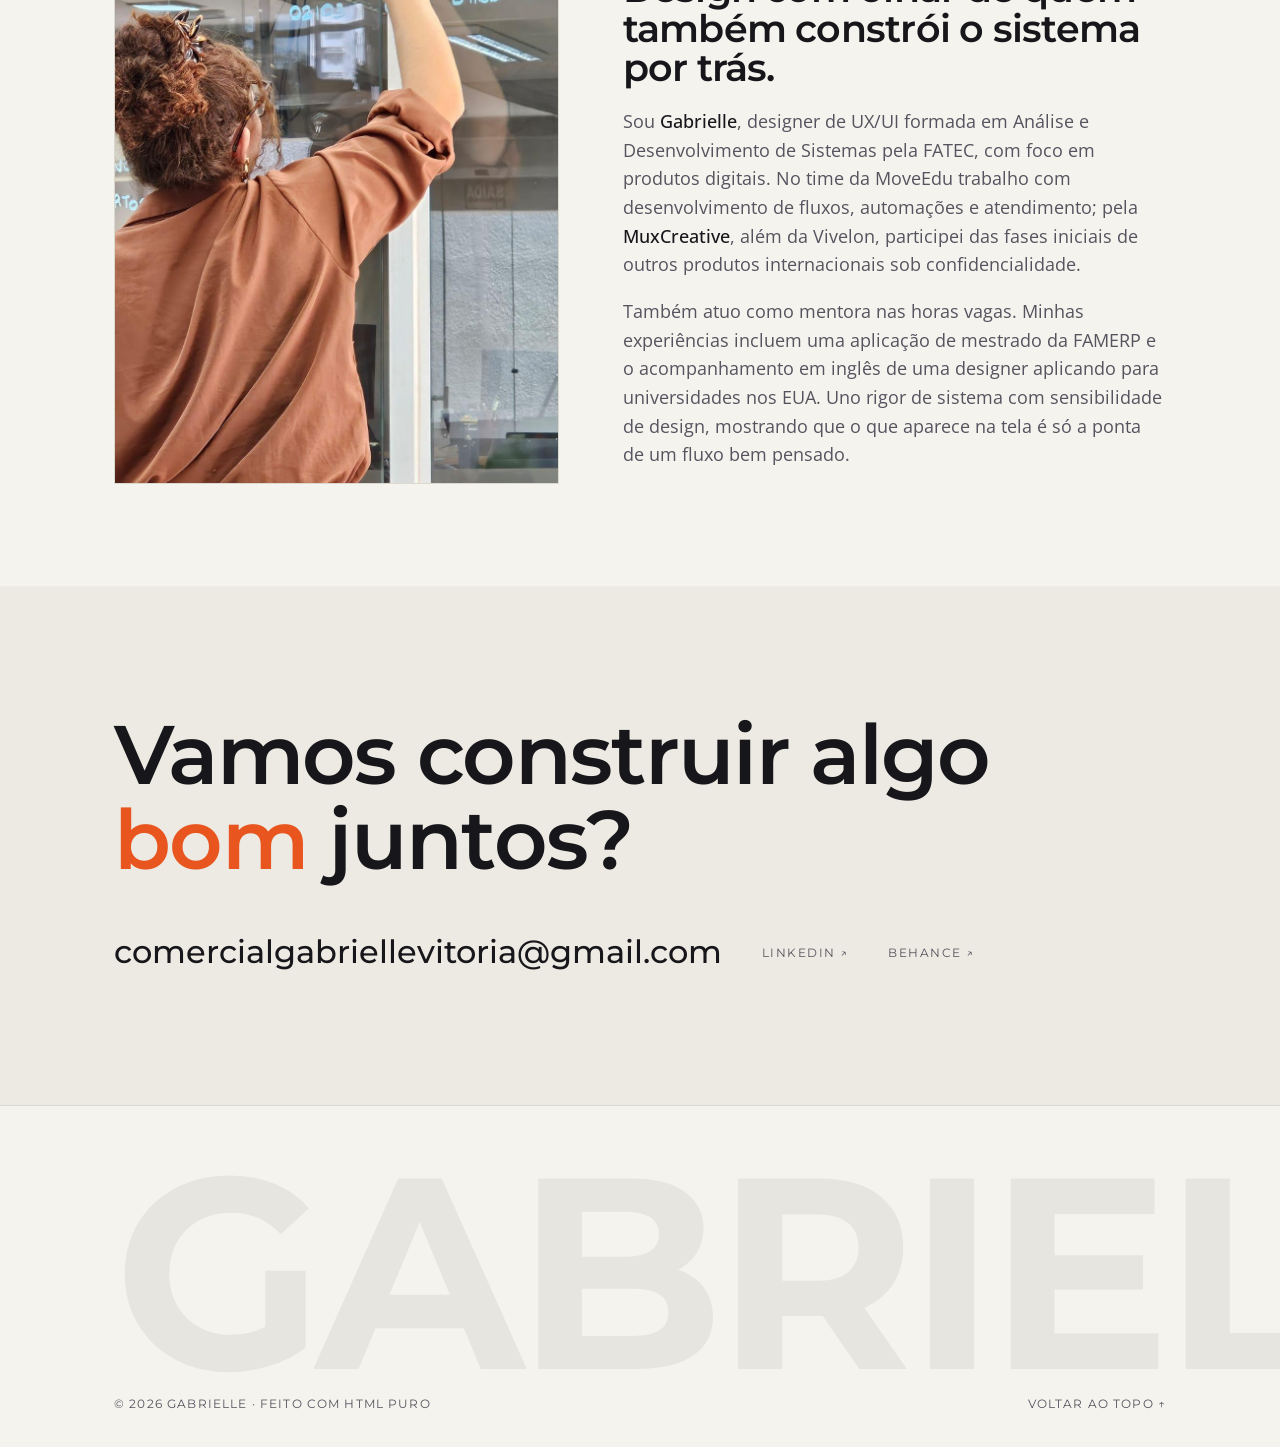
==== commit 46fece31: "feat: new Pitanga cover with Vision Pro dashboard scene - Card background is the Vision Pro dashboar" ====
--- a/index.html
+++ b/index.html
@@ -192,11 +192,11 @@
           <article class="case reveal">
             <a class="case__cover" href="pitanga.html" aria-label="Pitanga">
               <div class="stage">
-                <div class="mock mock--phone" style="--x:-16%;--y:2%;--r:-5deg;--hx:-24%;--hr:-7deg;z-index:1">
-                  <div class="mock__scr"><div class="ph g-pitanga"></div></div>
-                </div>
-                <div class="mock mock--watch" style="--x:28%;--y:16%;--r:7deg;--hx:38%;--hr:11deg;z-index:2">
-                  <div class="mock__scr"><div class="ph g-pitanga"></div></div>
+                <img class="stage__bg" src="assets/img/telas/pitanga-dashboard-cover.jpg" alt="">
+                <img class="float float--vision" src="assets/img/telas/pitanga-visionpro-device.png" alt=""
+                     style="--x:30%;--y:26%;--r:6deg;--hx:20%;--hy:18%;--hr:2deg;z-index:2">
+                <div class="mock mock--watch" style="--x:-110%;--y:-55%;--r:-9deg;--hx:-92%;--hy:-42%;--hr:-4deg;z-index:3">
+                  <div class="mock__scr"><img src="assets/img/telas/pitanga-watch-start.png" alt=""></div>
                 </div>
               </div>
             </a>
--- a/assets/css/styles.css
+++ b/assets/css/styles.css
@@ -145,6 +145,16 @@
 
 /* palco onde as telas aparecem */
 .stage{position:absolute;inset:0}
+.stage__bg{position:absolute;inset:0;width:100%;height:100%;object-fit:cover;transition:transform .6s var(--ease)}
+.case__cover:hover .stage__bg{transform:scale(1.03)}
+/* dispositivos "soltos" (PNG transparente) flutuando sobre o fundo */
+.float{position:absolute;left:50%;top:50%;
+  filter:drop-shadow(0 24px 36px rgba(0,0,0,.38));
+  transform:translate(-50%,-50%) translate(var(--x,0),var(--y,0)) rotate(var(--r,0deg));
+  transition:transform .55s var(--ease)}
+.case__cover:hover .float{
+  transform:translate(-50%,-50%) translate(var(--hx,var(--x,0)),var(--hy,var(--y,0))) rotate(var(--hr,var(--r,0deg)))}
+.float--vision{width:52%}
 .mock{position:absolute;left:50%;top:50%;background:#1b1a1f;border-radius:20px;padding:6px;overflow:hidden;
   box-shadow:0 18px 40px -22px rgba(0,0,0,.7);
   transform:translate(-50%,-50%) translate(var(--x,0),var(--y,0)) rotate(var(--r,0deg));
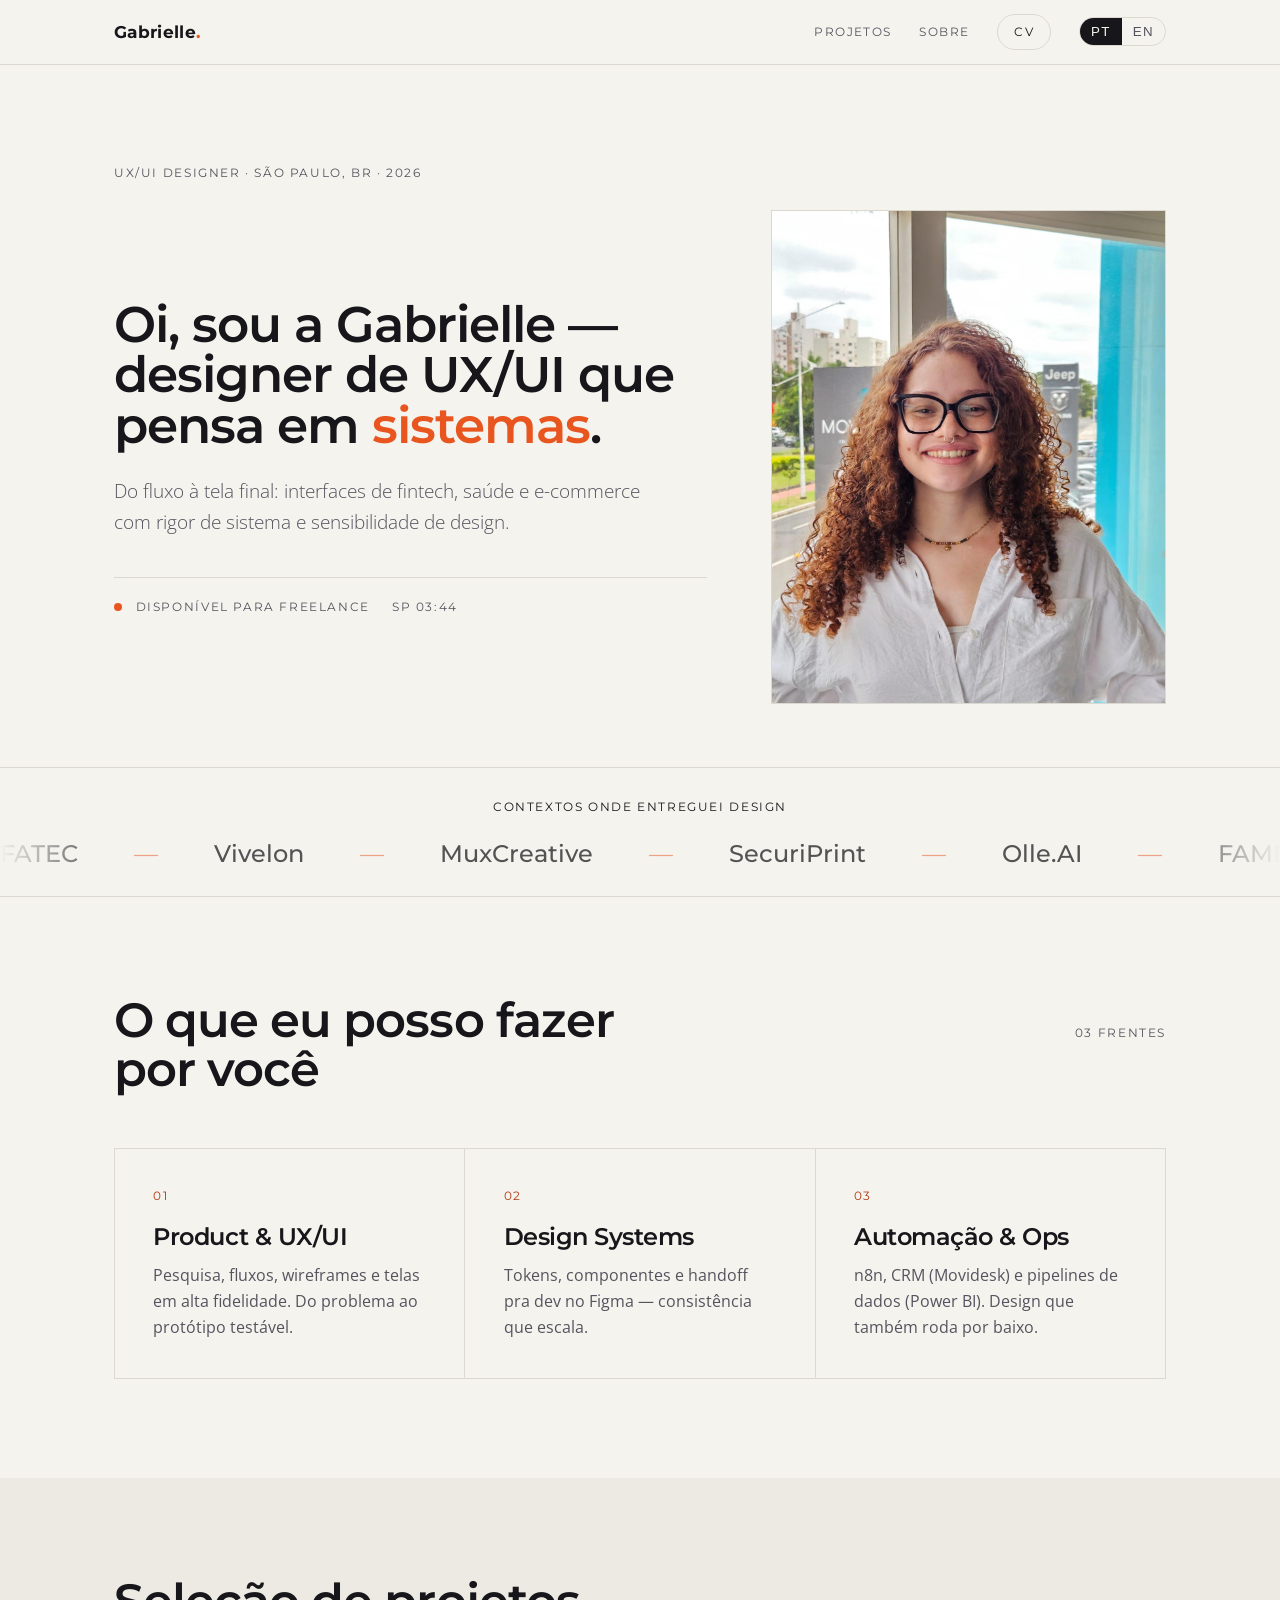
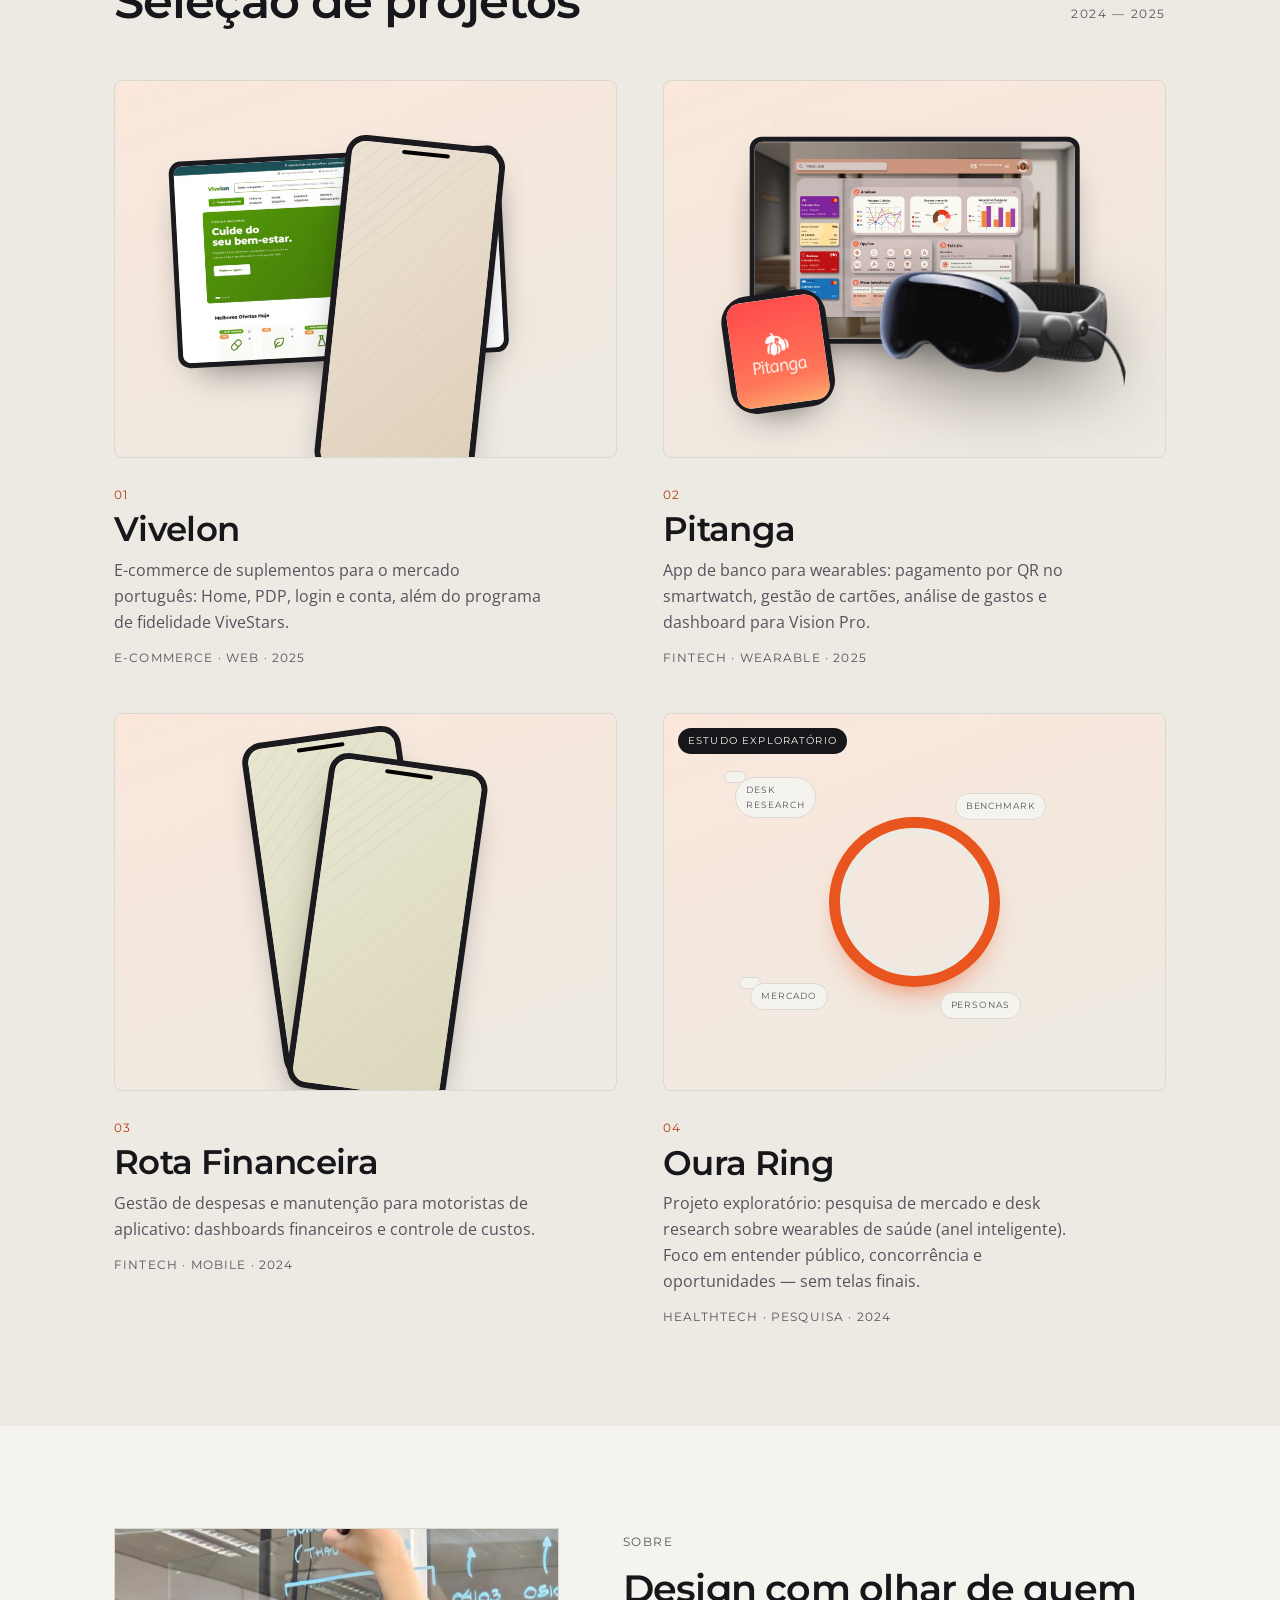
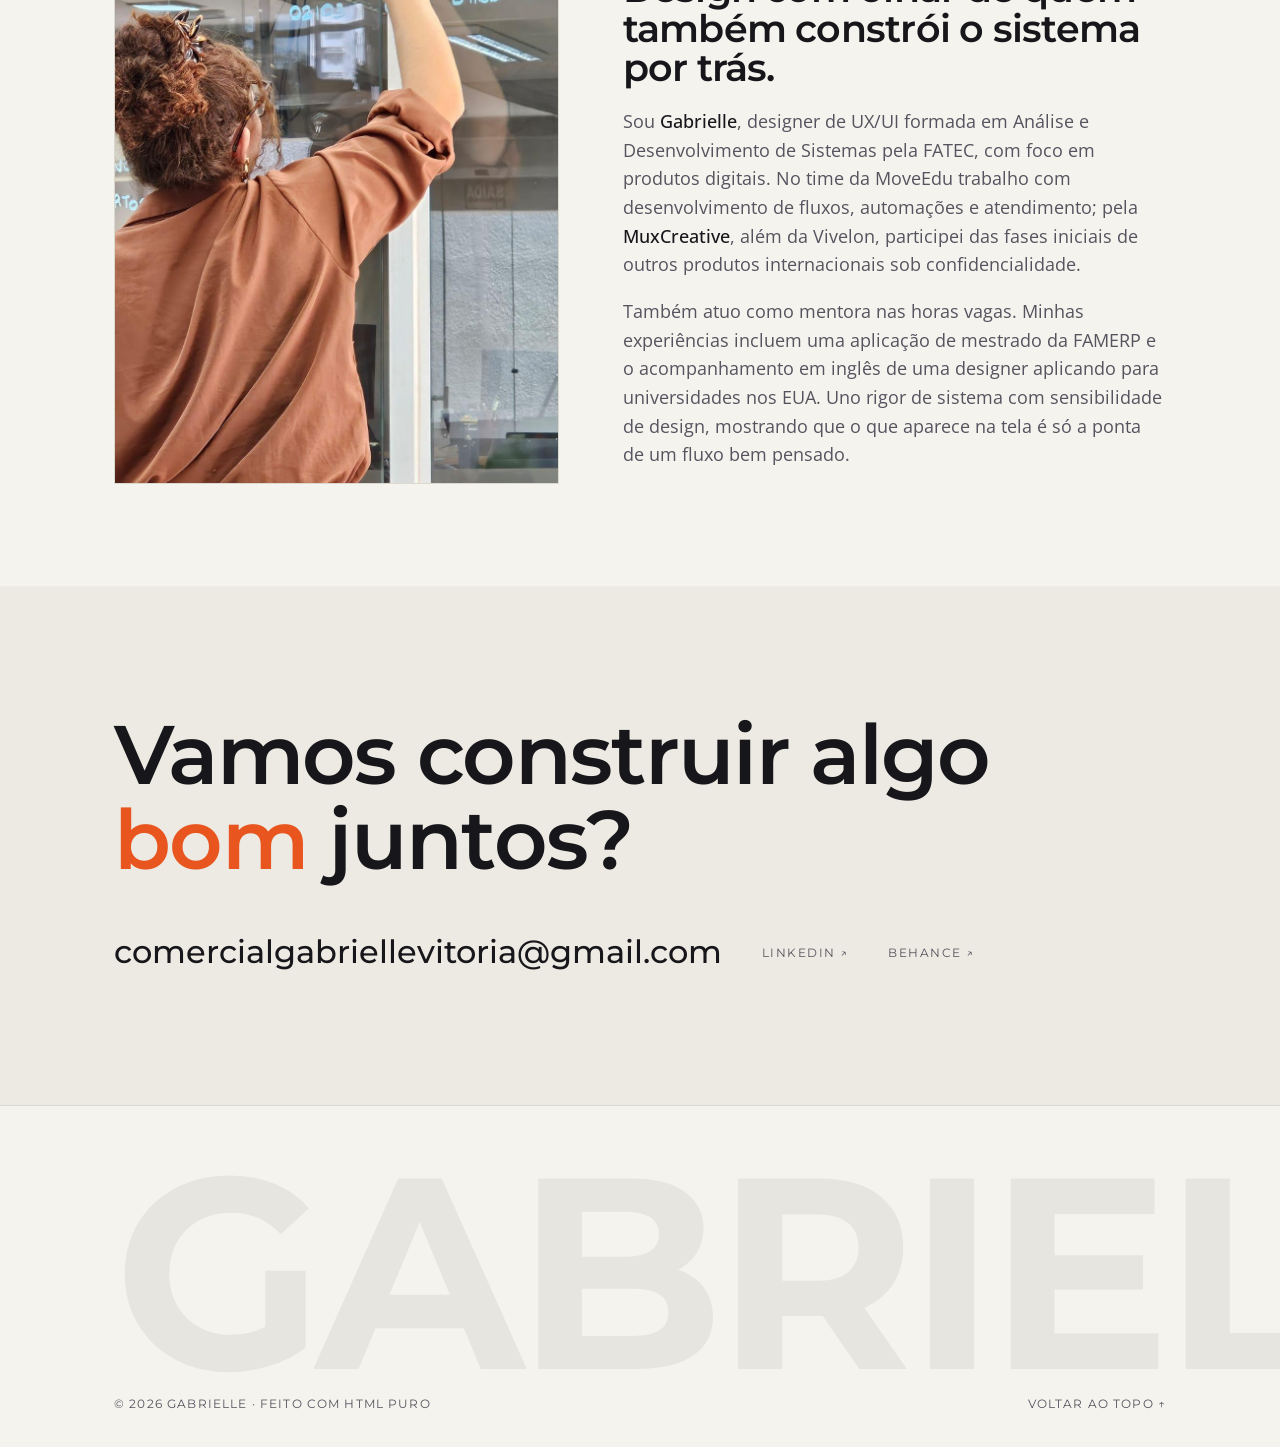
==== commit 9f3c605d: "refactor: Pitanga cover with neutral background and screen frame - Dashboard now sits inside the web" ====
--- a/index.html
+++ b/index.html
@@ -192,12 +192,14 @@
           <article class="case reveal">
             <a class="case__cover" href="pitanga.html" aria-label="Pitanga">
               <div class="stage">
-                <img class="stage__bg" src="assets/img/telas/pitanga-dashboard-cover.jpg" alt="">
+                <div class="mock mock--web" style="--x:0;--y:-14%;--r:0deg;--hy:-18%;z-index:1">
+                  <div class="mock__scr"><img src="assets/img/telas/pitanga-dashboard-cover.jpg" alt=""></div>
+                </div>
+                <div class="mock mock--watch" style="--x:-130%;--y:70%;--r:-8deg;--hx:-145%;--hy:75%;--hr:-12deg;z-index:2">
+                  <div class="mock__scr"><img src="assets/img/telas/pitanga-watch-start.png" alt=""></div>
+                </div>
                 <img class="float float--vision" src="assets/img/telas/pitanga-visionpro-device.png" alt=""
-                     style="--x:30%;--y:26%;--r:6deg;--hx:20%;--hy:18%;--hr:2deg;z-index:2">
-                <div class="mock mock--watch" style="--x:-110%;--y:-55%;--r:-9deg;--hx:-92%;--hy:-42%;--hr:-4deg;z-index:3">
-                  <div class="mock__scr"><img src="assets/img/telas/pitanga-watch-start.png" alt=""></div>
-                </div>
+                     style="--x:32%;--y:38%;--r:5deg;--hx:40%;--hy:34%;--hr:9deg;z-index:3">
               </div>
             </a>
             <div class="case__info">
--- a/assets/css/styles.css
+++ b/assets/css/styles.css
@@ -145,8 +145,6 @@
 
 /* palco onde as telas aparecem */
 .stage{position:absolute;inset:0}
-.stage__bg{position:absolute;inset:0;width:100%;height:100%;object-fit:cover;transition:transform .6s var(--ease)}
-.case__cover:hover .stage__bg{transform:scale(1.03)}
 /* dispositivos "soltos" (PNG transparente) flutuando sobre o fundo */
 .float{position:absolute;left:50%;top:50%;
   filter:drop-shadow(0 24px 36px rgba(0,0,0,.38));
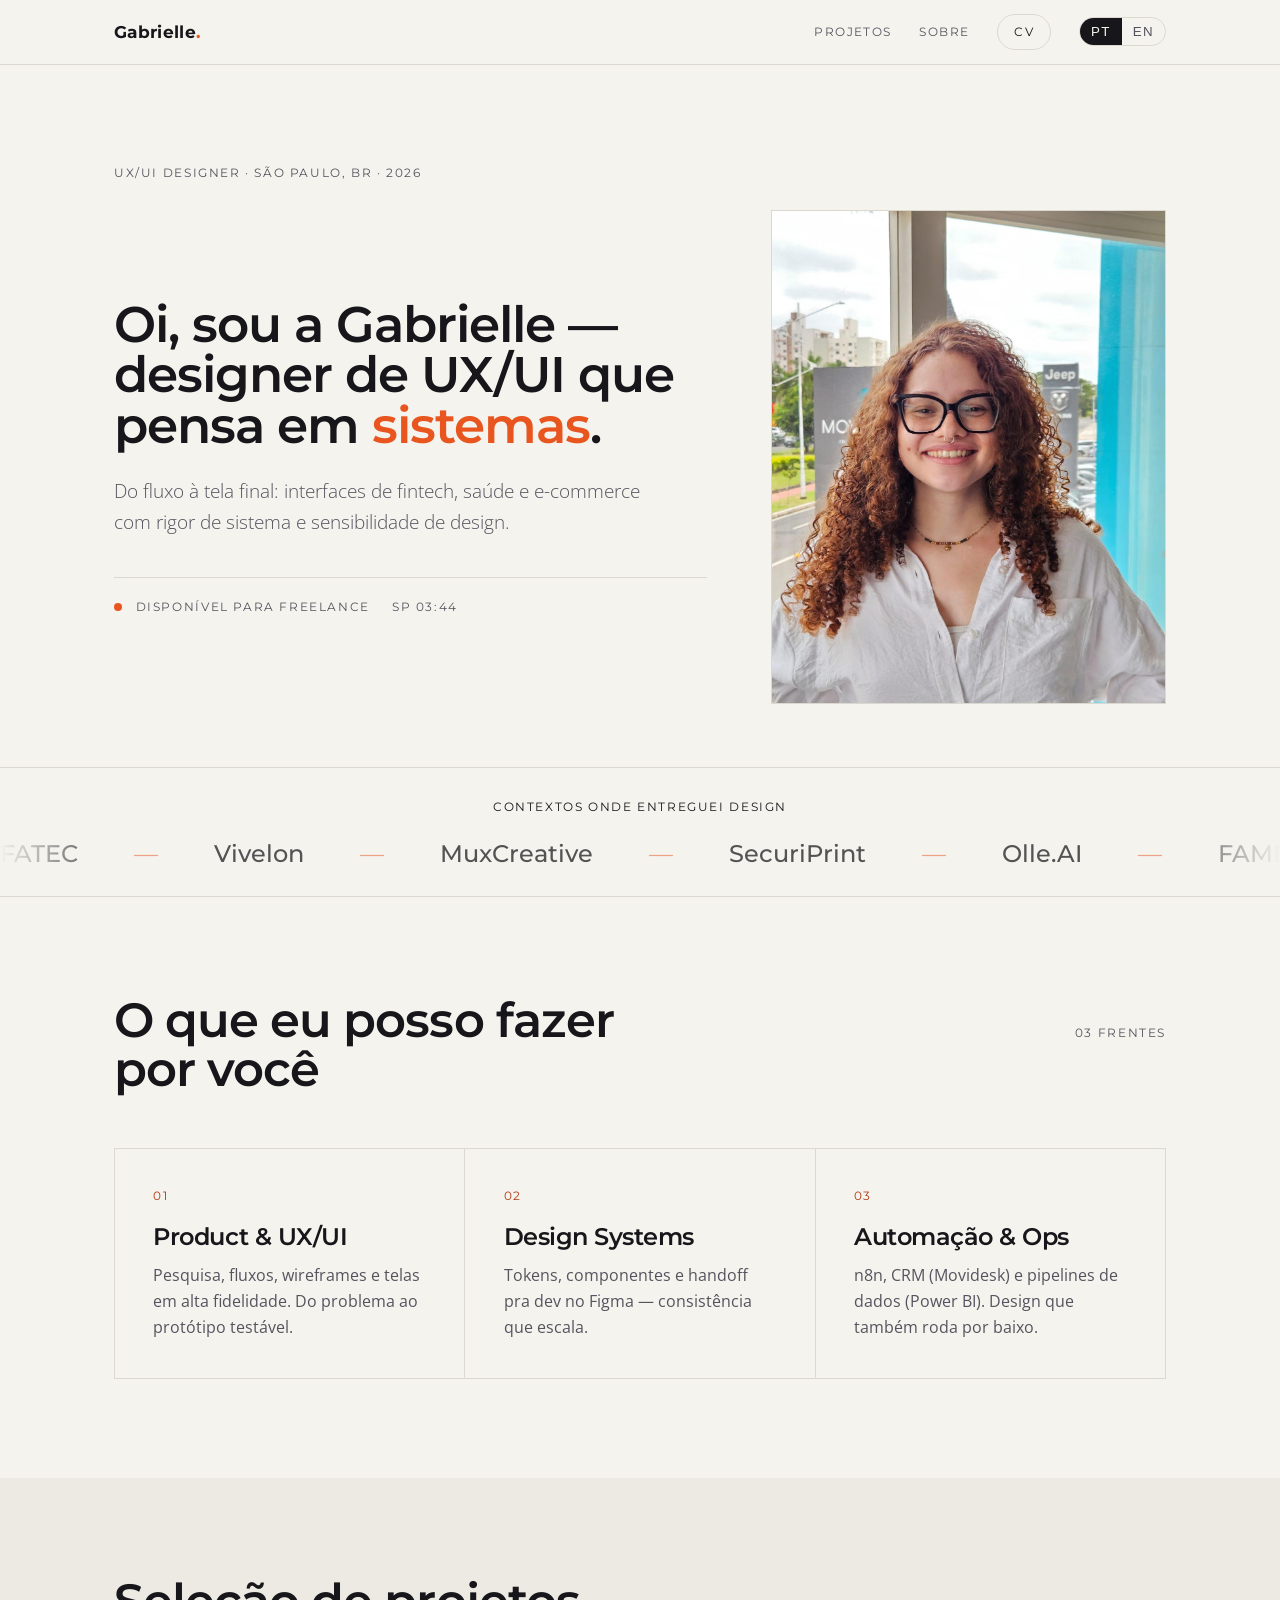
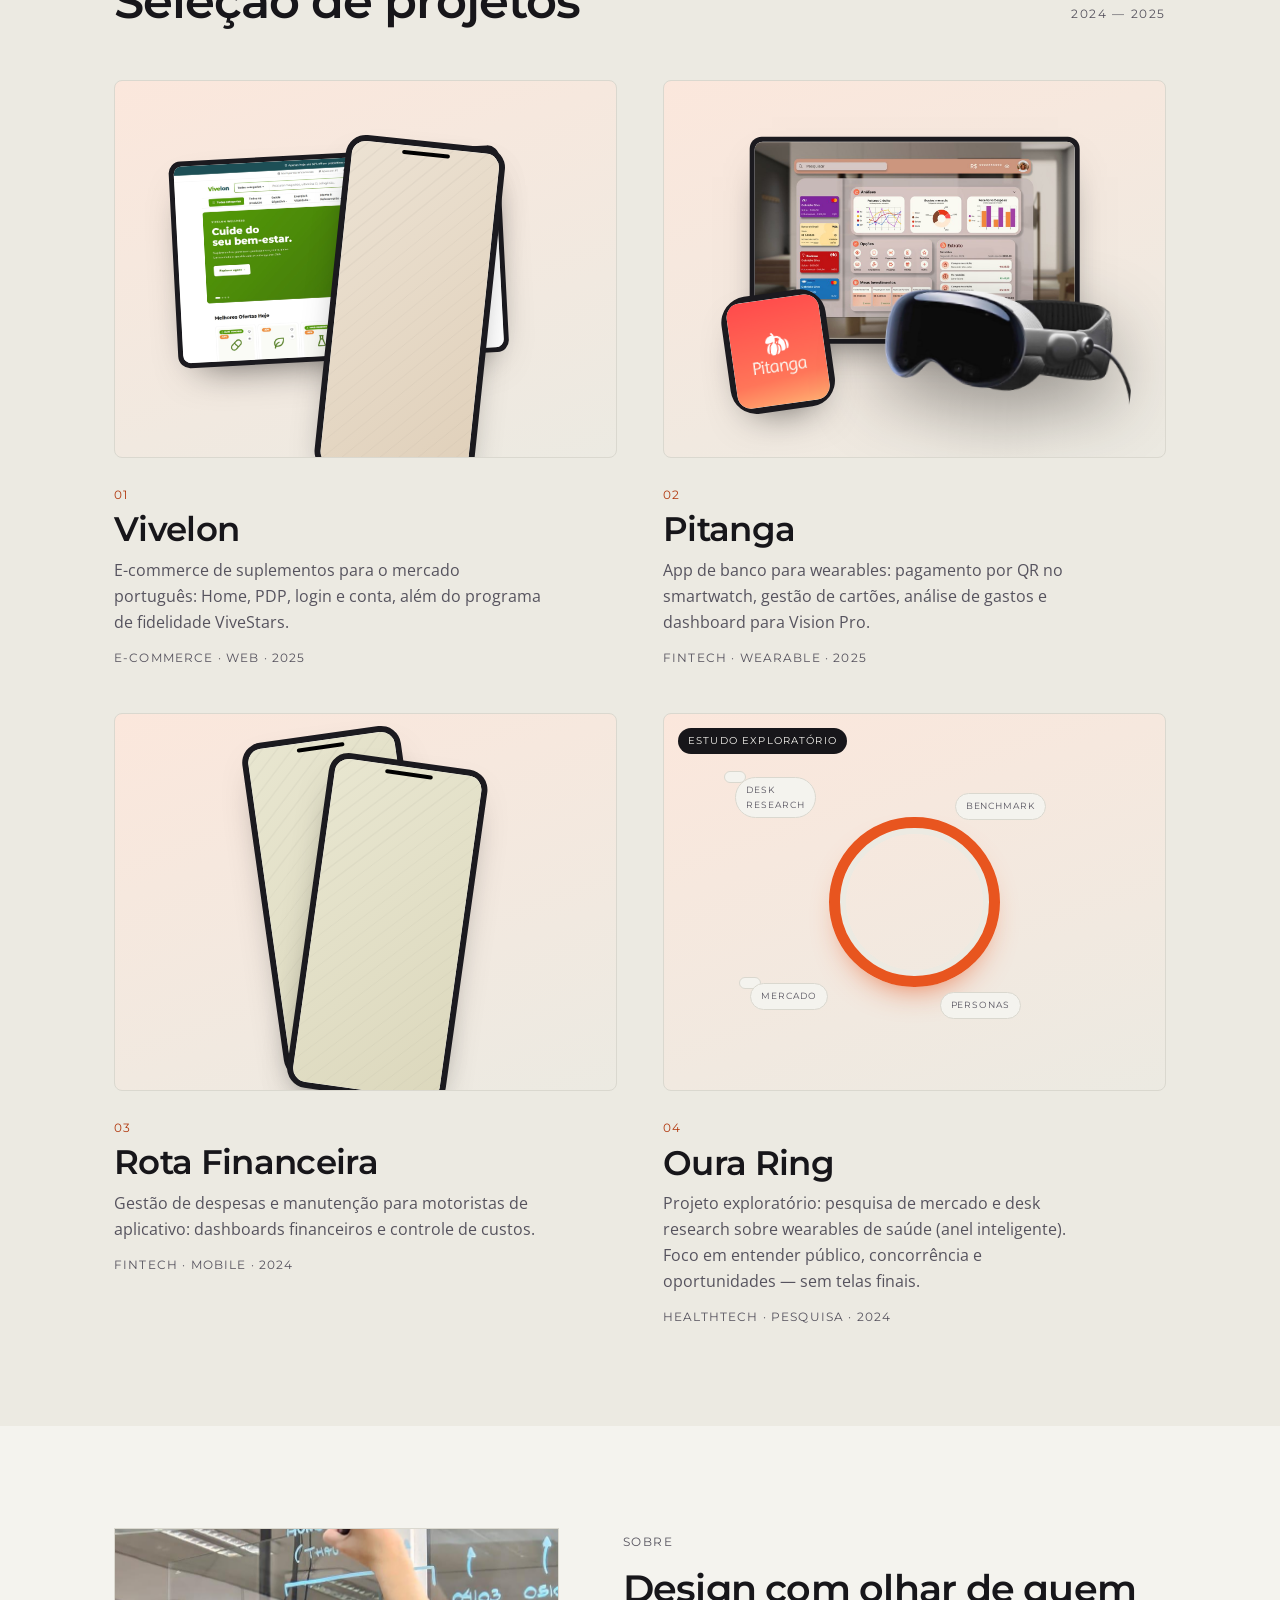
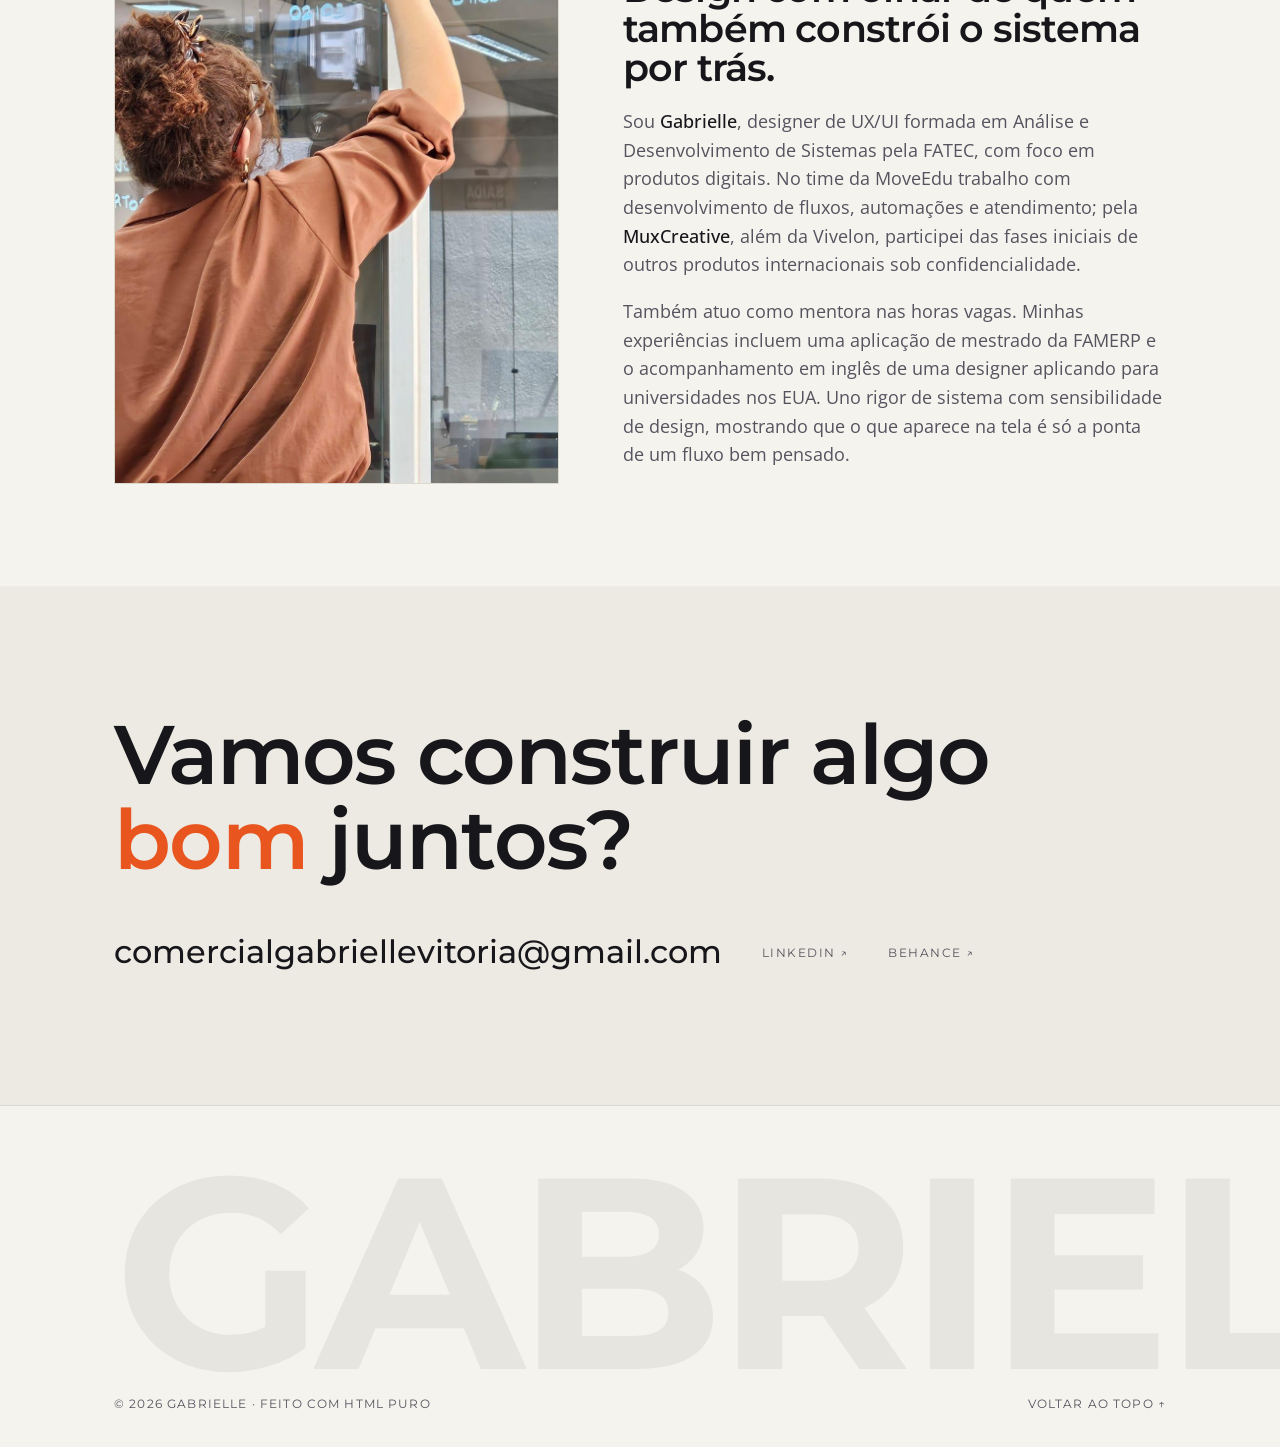
==== commit 30f7f4c5: "refactor: Pitanga cover with neutral background and screen frame - Dashboard sits inside a web scree" ====
--- a/index.html
+++ b/index.html
@@ -199,7 +199,7 @@
                   <div class="mock__scr"><img src="assets/img/telas/pitanga-watch-start.png" alt=""></div>
                 </div>
                 <img class="float float--vision" src="assets/img/telas/pitanga-visionpro-device.png" alt=""
-                     style="--x:32%;--y:38%;--r:5deg;--hx:40%;--hy:34%;--hr:9deg;z-index:3">
+                     style="--x:34%;--y:50%;--r:5deg;--hx:42%;--hy:55%;--hr:9deg;z-index:3">
               </div>
             </a>
             <div class="case__info">
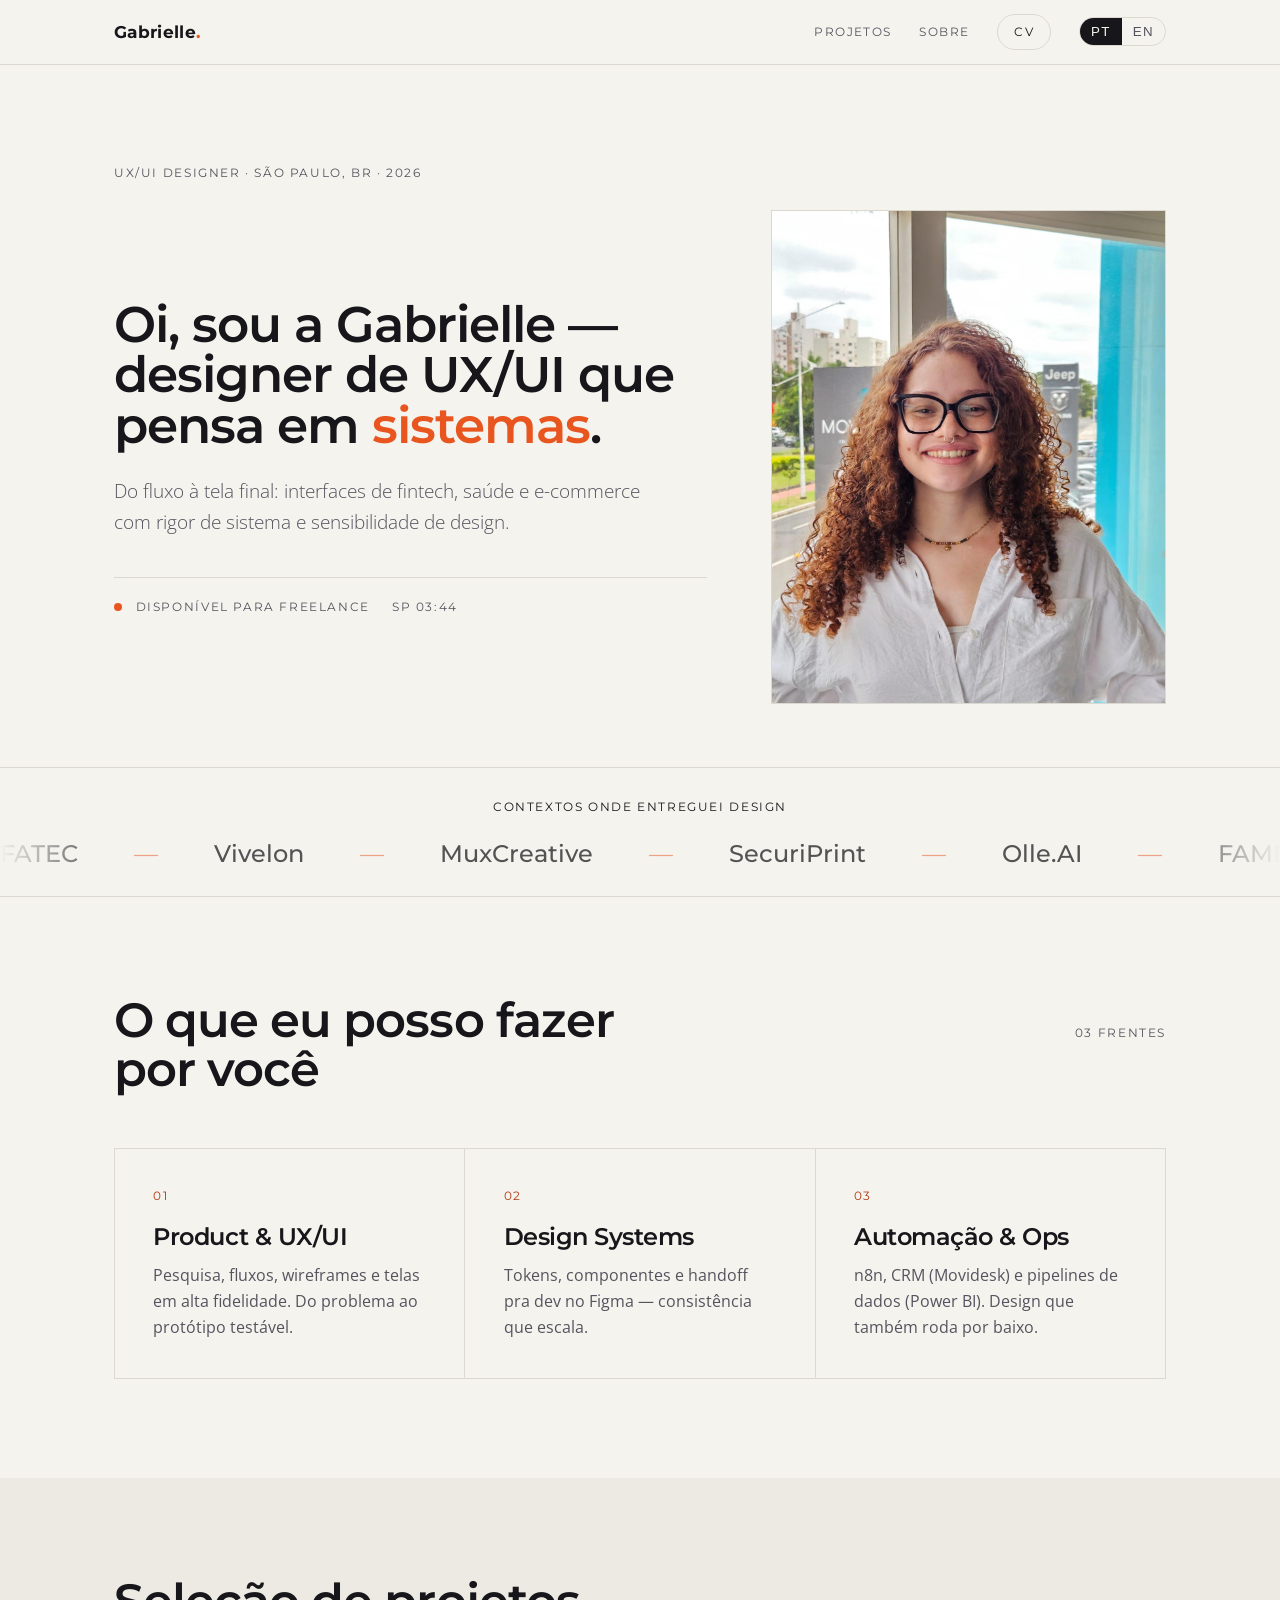
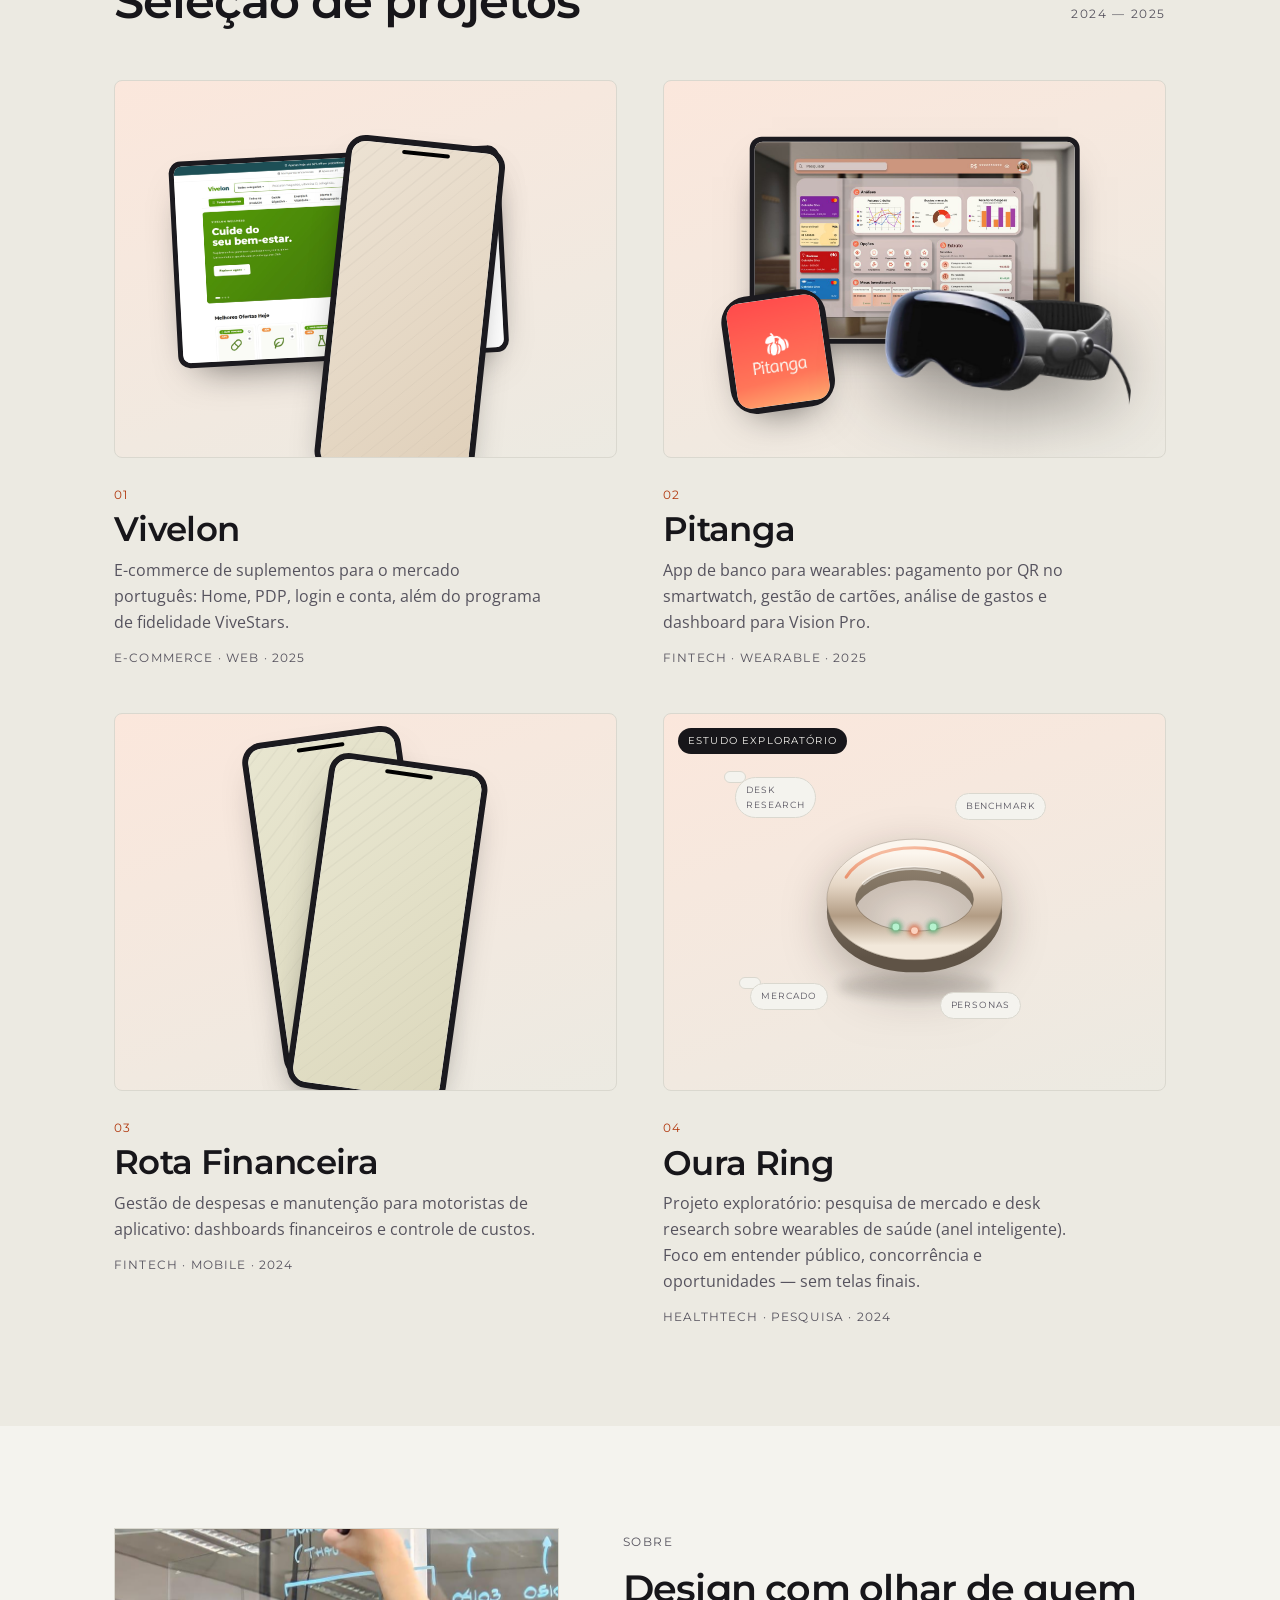
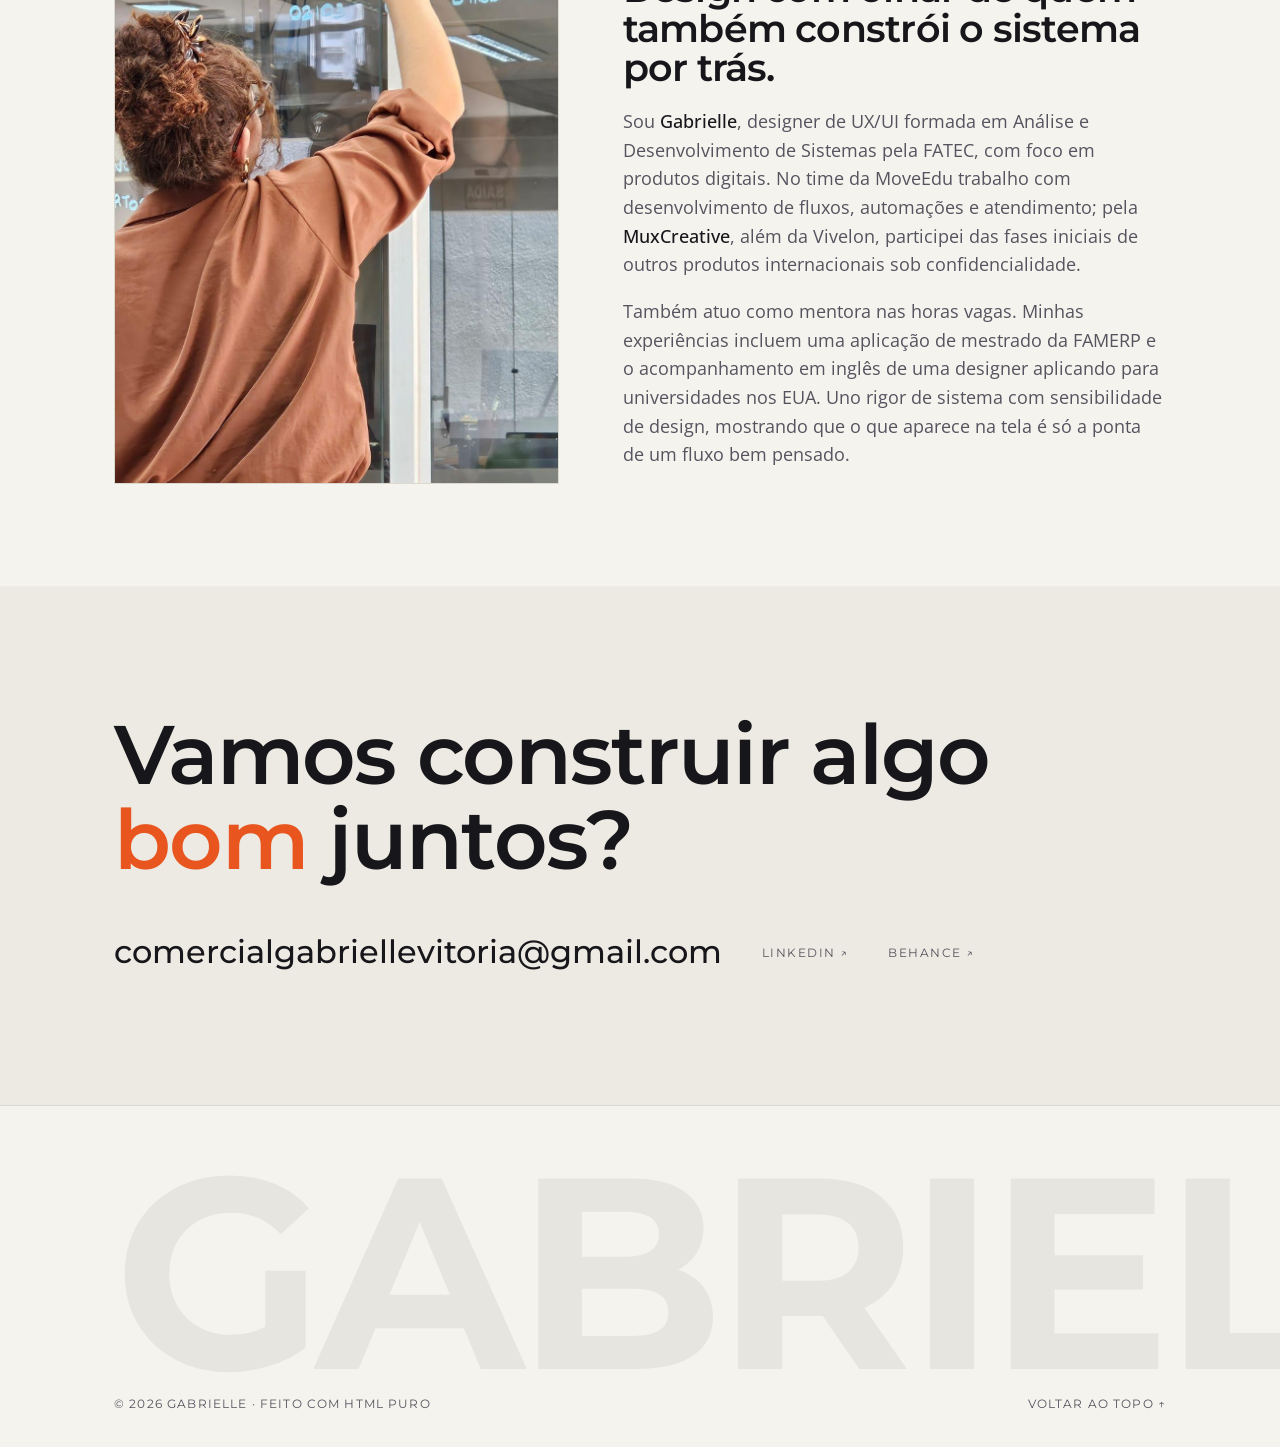
==== commit 118bd1a5: "feat: add smart-ring illustration to Oura Ring covers - New self-contained SVG of a health-monitorin" ====
--- a/index.html
+++ b/index.html
@@ -245,7 +245,7 @@
             <a class="case__cover" href="oura-ring.html" aria-label="Oura Ring">
               <span class="cover-badge"><span class="pt">Estudo exploratório</span><span class="en">Exploratory study</span></span>
               <div class="stage stage--research">
-                <div class="ring"></div>
+                <img class="ring-img" src="assets/img/smart-ring.svg" alt="Anel inteligente de monitoramento de saúde">
                 <div class="tags">
                   <span style="top:15%;left:12%"><span class="pt">Desk research</span><span class="en">Desk research</span></span>
                   <span style="top:21%;left:58%">Benchmark</span>
--- a/assets/css/styles.css
+++ b/assets/css/styles.css
@@ -344,6 +344,24 @@
 .g-ring{--g1:#f1ddcf;--g2:#e7c9b4}
 .g-vivelon{--g1:#ece2d3;--g2:#e0d0ba}
 
+/* ===================== OURA RING (case de pesquisa) ===================== */
+/* cena-hero: anel central + tags de pesquisa flutuando (sem telas finais) */
+.oura-scene{position:relative;aspect-ratio:16/9;border:1px solid var(--line);border-radius:14px;overflow:hidden;
+  display:grid;place-items:center;
+  background:
+    repeating-linear-gradient(-45deg,transparent 0 11px,color-mix(in srgb,var(--ink) 4%,transparent) 11px 12px),
+    linear-gradient(135deg,#f1ddcf,#e7c9b4);
+  box-shadow:0 40px 90px -50px rgba(20,10,0,.55)}
+.oura-scene__ring{width:41%;height:auto;filter:drop-shadow(0 20px 32px rgba(20,10,0,.28));transition:transform .8s var(--ease)}
+.oura-scene:hover .oura-scene__ring{transform:translateY(-6px) rotate(8deg) scale(1.04)}
+.oura-scene .tags span{transition:transform .55s var(--ease)}
+.oura-scene:hover .tags span{transform:translateY(-4px)}
+/* mesmo anel na capa da home (card de pesquisa) */
+.stage--research .ring-img{width:52%;height:auto;filter:drop-shadow(0 14px 22px rgba(20,10,0,.28));transition:transform .6s var(--ease)}
+.case__cover:hover .ring-img{transform:rotate(8deg) scale(1.05)}
+/* grade de descobertas: rótulo de categoria no lugar do número */
+.find__cat{font-family:var(--f-mono);font-size:.62rem;letter-spacing:.12em;text-transform:uppercase;color:var(--accent-ink)}
+
 /* ---------- Reveal (animação ao scroll) ---- */
 .reveal{opacity:0;transform:translateY(20px);transition:opacity .7s var(--ease),transform .7s var(--ease)}
 .reveal.in{opacity:1;transform:none}
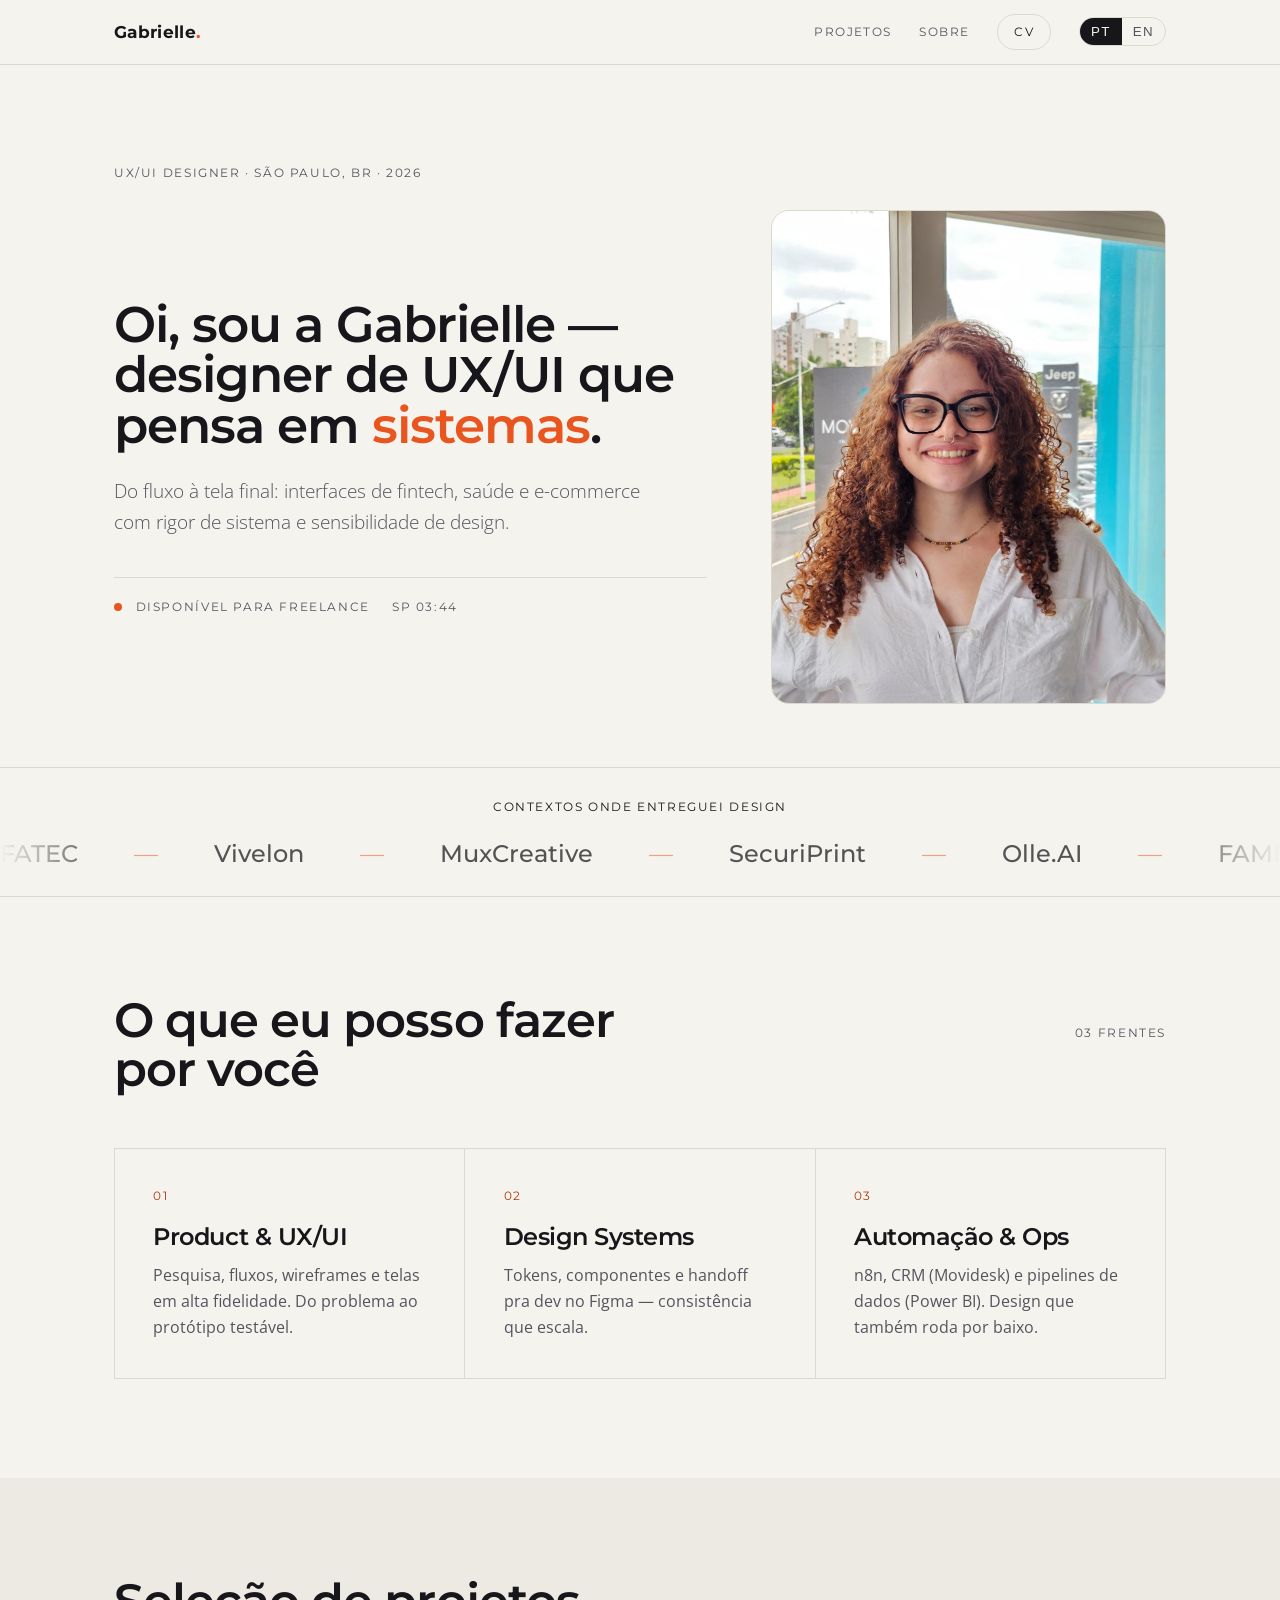
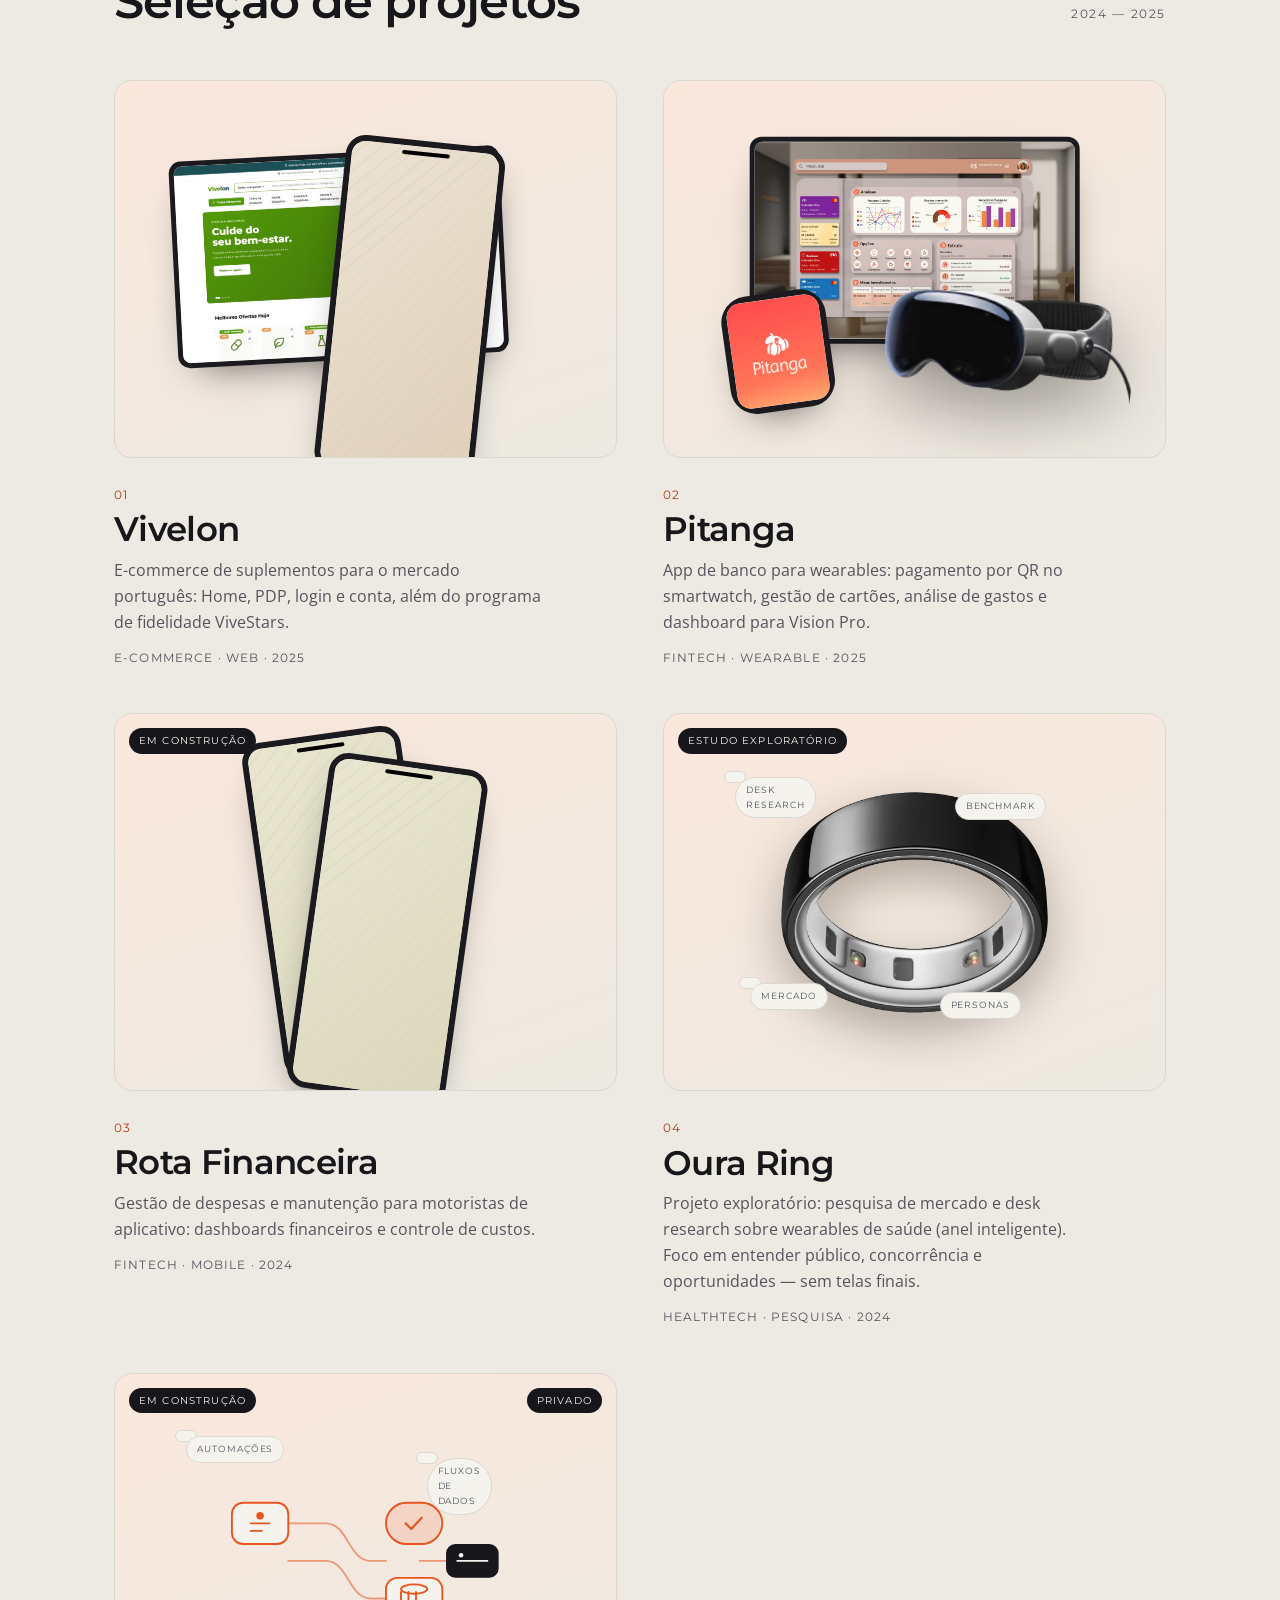
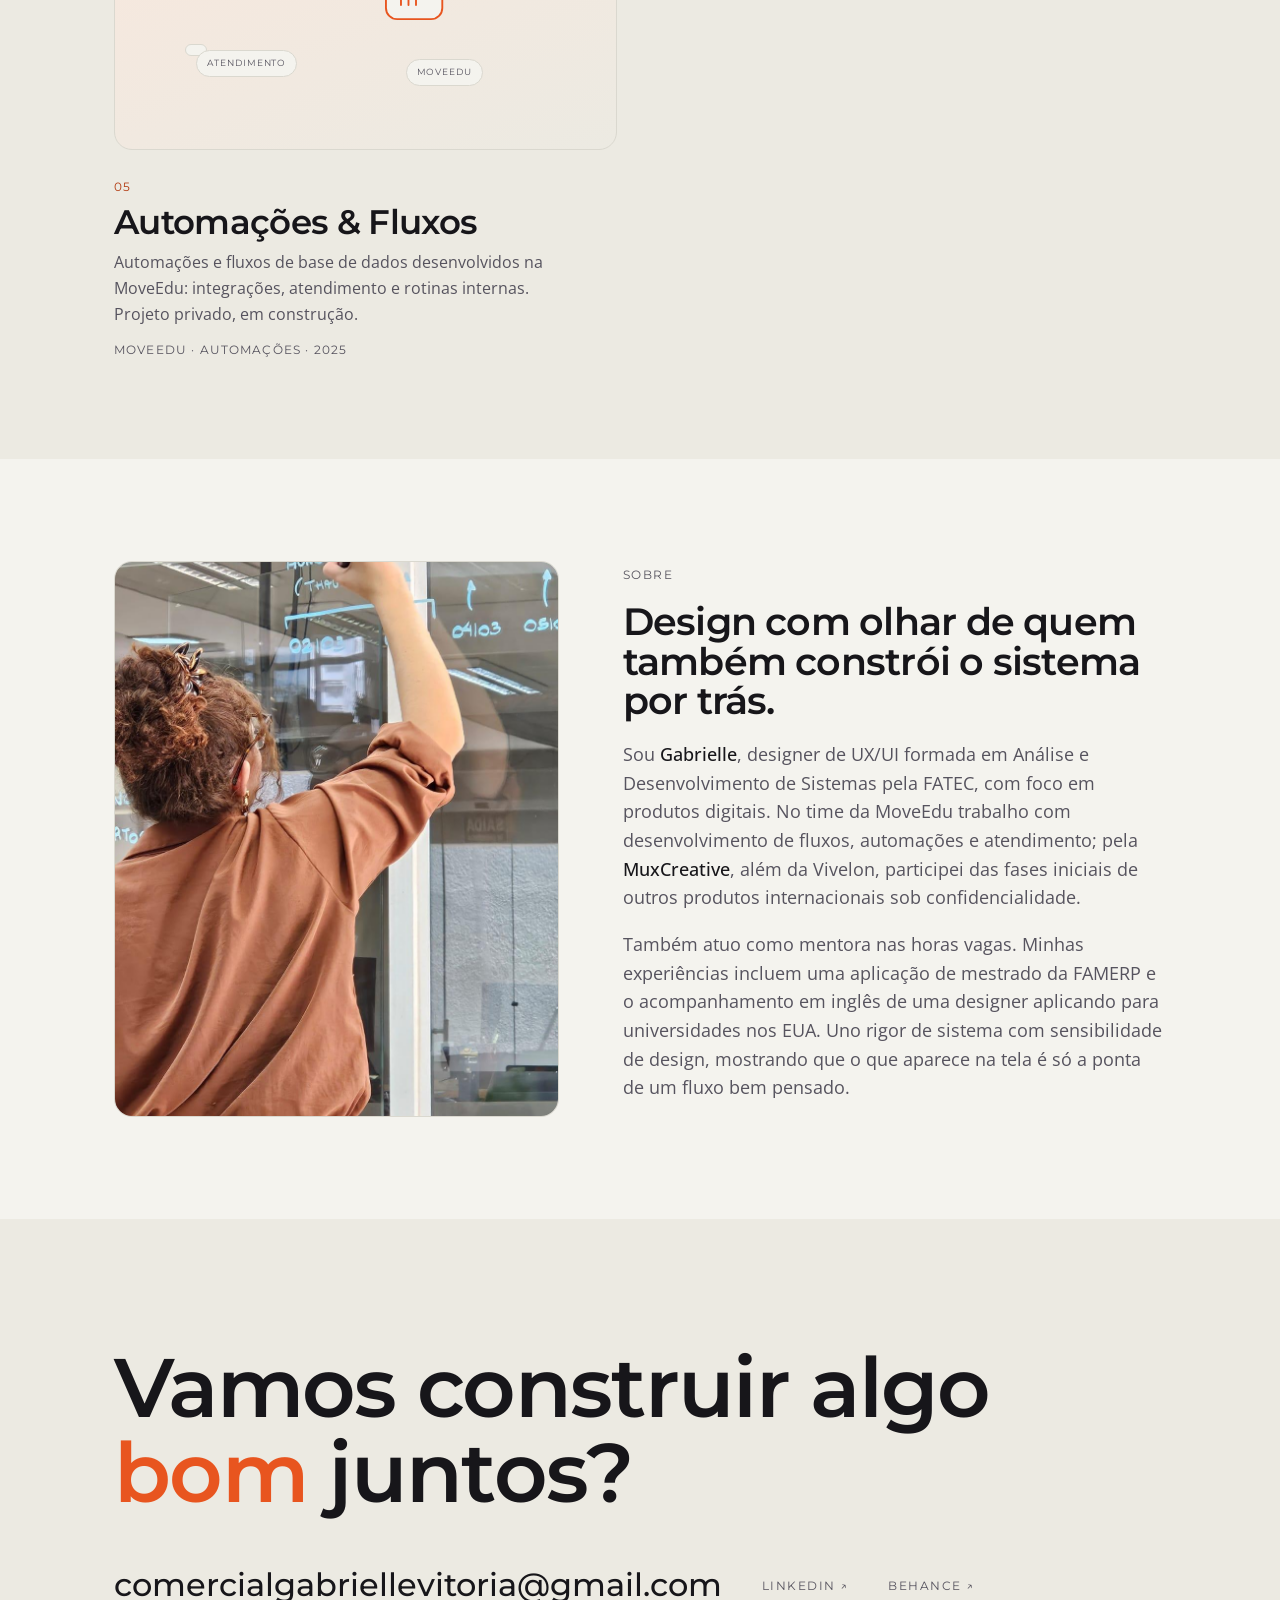
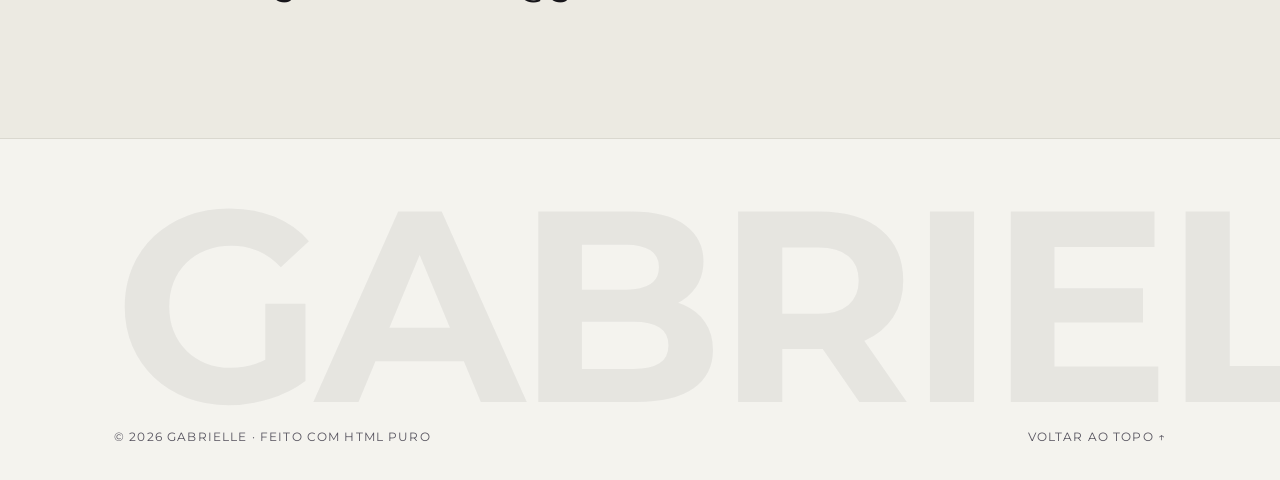
==== commit e322cb7c: "feat: real Oura Ring photo, Figma-style DS components and portfolio updates - Oura Ring: replace AI-" ====
--- a/index.html
+++ b/index.html
@@ -215,9 +215,10 @@
             </div>
           </article>
 
-          <!-- PROJETO 03 — Rota Financeira (fintech mobile) -->
-          <article class="case reveal">
-            <a class="case__cover" href="rota.html" aria-label="Rota Financeira">
+          <!-- PROJETO 03 — Rota Financeira (fintech mobile · em construção, sem página ainda) -->
+          <article class="case reveal">
+            <div class="case__cover" aria-label="Rota Financeira">
+              <span class="cover-badge"><span class="pt">Em construção</span><span class="en">In progress</span></span>
               <div class="stage">
                 <div class="mock mock--phone" style="--x:-14%;--y:0;--r:-8deg;--hx:-24%;--hr:-12deg;z-index:1">
                   <div class="mock__scr"><div class="ph g-rota"></div></div>
@@ -226,11 +227,11 @@
                   <div class="mock__scr"><div class="ph g-rota"></div></div>
                 </div>
               </div>
-            </a>
+            </div>
             <div class="case__info">
               <div>
                 <span class="case__no">03</span>
-                <h3 class="case__title">Rota Financeira <span class="case__arrow">↗</span></h3>
+                <h3 class="case__title">Rota Financeira</h3>
                 <p class="case__desc">
                   <span class="pt">Gestão de despesas e manutenção para motoristas de aplicativo: dashboards financeiros e controle de custos.</span>
                   <span class="en">Expense and maintenance management for ride-hailing drivers: financial dashboards and cost tracking.</span>
@@ -245,7 +246,7 @@
             <a class="case__cover" href="oura-ring.html" aria-label="Oura Ring">
               <span class="cover-badge"><span class="pt">Estudo exploratório</span><span class="en">Exploratory study</span></span>
               <div class="stage stage--research">
-                <img class="ring-img" src="assets/img/smart-ring.svg" alt="Anel inteligente de monitoramento de saúde">
+                <img class="ring-img" src="assets/img/oura-ring-device.png" alt="Anel inteligente de monitoramento de saúde">
                 <div class="tags">
                   <span style="top:15%;left:12%"><span class="pt">Desk research</span><span class="en">Desk research</span></span>
                   <span style="top:21%;left:58%">Benchmark</span>
@@ -264,6 +265,48 @@
                 </p>
               </div>
               <span class="case__meta">Healthtech · <span class="pt">Pesquisa</span><span class="en">Research</span> · 2024</span>
+            </div>
+          </article>
+
+          <!-- PROJETO 05 — Automações & fluxos de dados (MoveEdu · privado · em construção) -->
+          <article class="case reveal">
+            <div class="case__cover" aria-label="Automações e fluxos de dados">
+              <span class="cover-badge"><span class="pt">Em construção</span><span class="en">In progress</span></span>
+              <span class="cover-badge" style="left:auto;right:14px"><span class="pt">Privado</span><span class="en">Private</span></span>
+              <div class="stage stage--research">
+                <svg class="flow-img" viewBox="0 0 320 200" fill="none" aria-hidden="true">
+                  <path d="M78 60h40M118 60c24 0 24 40 48 40h16M182 140h-16c-24 0-24-40-48-40H78M246 100h-28" stroke="var(--accent)" stroke-width="2" stroke-linecap="round" opacity=".55"/>
+                  <rect x="18" y="38" width="60" height="44" rx="12" fill="var(--paper)" stroke="var(--accent)" stroke-width="2"/>
+                  <path d="M38 60h20M38 68h12" stroke="var(--accent)" stroke-width="2" stroke-linecap="round"/>
+                  <circle cx="48" cy="52" r="4" fill="var(--accent)"/>
+                  <rect x="182" y="118" width="60" height="44" rx="12" fill="var(--paper)" stroke="var(--accent)" stroke-width="2"/>
+                  <path d="M198 133v14m8-14v14m8-14v14" stroke="var(--accent)" stroke-width="2" stroke-linecap="round"/>
+                  <ellipse cx="212" cy="130" rx="14" ry="5" fill="none" stroke="var(--accent)" stroke-width="2"/>
+                  <rect x="182" y="38" width="60" height="44" rx="22" fill="var(--accent)" opacity=".14"/>
+                  <rect x="182" y="38" width="60" height="44" rx="22" fill="none" stroke="var(--accent)" stroke-width="2"/>
+                  <path d="M203 60l6 6 11-12" stroke="var(--accent)" stroke-width="2.4" stroke-linecap="round" stroke-linejoin="round"/>
+                  <rect x="246" y="82" width="56" height="36" rx="10" fill="var(--ink)"/>
+                  <path d="M258 100h32" stroke="var(--paper)" stroke-width="2" stroke-linecap="round"/>
+                  <circle cx="262" cy="94" r="2.4" fill="var(--paper)"/>
+                </svg>
+                <div class="tags">
+                  <span style="top:15%;left:12%"><span class="pt">Automações</span><span class="en">Automations</span></span>
+                  <span style="top:21%;left:60%"><span class="pt">Fluxos de dados</span><span class="en">Data flows</span></span>
+                  <span style="top:72%;left:14%"><span class="pt">Atendimento</span><span class="en">Support</span></span>
+                  <span style="top:76%;left:58%">MoveEdu</span>
+                </div>
+              </div>
+            </div>
+            <div class="case__info">
+              <div>
+                <span class="case__no">05</span>
+                <h3 class="case__title"><span class="pt">Automações & Fluxos</span><span class="en">Automations & Flows</span></h3>
+                <p class="case__desc">
+                  <span class="pt">Automações e fluxos de base de dados desenvolvidos na MoveEdu: integrações, atendimento e rotinas internas. Projeto privado, em construção.</span>
+                  <span class="en">Automations and database flows built at MoveEdu: integrations, customer service and internal routines. Private project, in progress.</span>
+                </p>
+              </div>
+              <span class="case__meta">MoveEdu · <span class="pt">Automações</span><span class="en">Automations</span> · 2025</span>
             </div>
           </article>
         </div>
@@ -305,8 +348,8 @@
         <div class="cta__links" data-stagger>
           <!-- EDITAR: seu e-mail e redes -->
           <a class="cta__mail reveal" data-magnetic href="mailto:comercialgabriellevitoria@gmail.com">comercialgabriellevitoria@gmail.com</a>
-          <a class="cta__social reveal" href="#" target="_blank" rel="noopener">LinkedIn ↗</a>
-          <a class="cta__social reveal" href="#" target="_blank" rel="noopener">Behance ↗</a>
+          <a class="cta__social reveal" href="https://www.linkedin.com/in/gabrielle-vit%C3%B3ria/" target="_blank" rel="noopener">LinkedIn ↗</a>
+          <a class="cta__social reveal" href="https://www.behance.net/gabriellevitria7" target="_blank" rel="noopener">Behance ↗</a>
         </div>
       </div>
     </section>
--- a/assets/css/styles.css
+++ b/assets/css/styles.css
@@ -98,7 +98,7 @@
 .hero h1{font-size:clamp(2.2rem,4.2vw,3.1rem);font-weight:600}
 .hero h1 em{font-style:normal;color:var(--accent)}
 .hero__sub{margin-top:26px;max-width:50ch;color:var(--ink-soft);font-size:1.18rem;font-weight:300}
-.hero__portrait{aspect-ratio:4/5;border:1px solid var(--line);overflow:hidden;position:relative;background:var(--accent-wash)}
+.hero__portrait{aspect-ratio:4/5;border:1px solid var(--line);border-radius:18px;overflow:hidden;position:relative;background:var(--accent-wash)}
 .hero__portrait img{width:100%;height:100%;object-fit:cover;transition:transform .9s var(--ease);filter:saturate(1.02)}
 .hero__portrait:hover img{transform:scale(1.04)}
 .status{margin-top:40px;display:flex;flex-wrap:wrap;gap:10px 22px;align-items:center;padding-top:20px;border-top:1px solid var(--line)}
@@ -136,7 +136,7 @@
 /* ---------- Projects (capas / covers) ---- */
 .cases{display:grid;grid-template-columns:repeat(2,1fr);gap:clamp(26px,3.6vw,52px)}
 .case{min-width:0}
-.case__cover{display:block;position:relative;aspect-ratio:4/3;border:1px solid var(--line);border-radius:8px;
+.case__cover{display:block;position:relative;aspect-ratio:4/3;border:1px solid var(--line);border-radius:18px;
   overflow:hidden;background:linear-gradient(160deg,var(--accent-wash),var(--paper-2));
   transition:transform .5s var(--ease),box-shadow .5s var(--ease)}
 .case__cover:hover{transform:translateY(-5px);box-shadow:0 28px 64px -34px rgba(20,10,0,.5)}
@@ -190,7 +190,7 @@
 
 /* ---------- About ---- */
 .about__grid{display:grid;grid-template-columns:.9fr 1.1fr;gap:clamp(28px,5vw,64px);align-items:center}
-.about__portrait{aspect-ratio:4/5;border:1px solid var(--line);overflow:hidden;background:var(--accent-wash)}
+.about__portrait{aspect-ratio:4/5;border:1px solid var(--line);border-radius:18px;overflow:hidden;background:var(--accent-wash)}
 .about__portrait img{width:100%;height:100%;object-fit:cover;transition:transform .9s var(--ease)}
 .about__portrait:hover img{transform:scale(1.04)}
 .about h2{font-size:clamp(1.6rem,3.6vw,2.4rem);font-weight:600;margin-bottom:20px}
@@ -221,7 +221,7 @@
 
 /* imagem principal (browser-frame) */
 .lead-shot{margin-top:clamp(34px,6vh,60px)}
-.browser{border:1px solid var(--line);border-radius:14px;overflow:hidden;background:#1b1a1f;
+.browser{border:1px solid var(--line);border-radius:18px;overflow:hidden;background:#1b1a1f;
   box-shadow:0 40px 90px -50px rgba(20,10,0,.55)}
 .browser__bar{height:38px;display:flex;align-items:center;gap:7px;padding:0 16px;background:#232228}
 .browser__bar i{width:11px;height:11px;border-radius:50%;background:#4a4952;display:inline-block}
@@ -258,7 +258,7 @@
 
 /* ---------- Galeria de telas ---- */
 .shots{display:grid;grid-template-columns:repeat(2,1fr);gap:clamp(20px,3vw,40px);margin-top:8px}
-.shot{border:1px solid var(--line);border-radius:10px;overflow:hidden;background:var(--paper-2);
+.shot{border:1px solid var(--line);border-radius:18px;overflow:hidden;background:var(--paper-2);
   transition:transform .5s var(--ease),box-shadow .5s var(--ease)}
 .shot:hover{transform:translateY(-5px);box-shadow:0 28px 60px -36px rgba(20,10,0,.5)}
 .shot__scr{aspect-ratio:16/10;overflow:hidden}
@@ -267,6 +267,7 @@
 .shot__cap b{font-family:var(--f-display);font-weight:500;font-size:1rem}
 .shot__cap span{font-family:var(--f-mono);font-size:.64rem;letter-spacing:.1em;text-transform:uppercase;color:var(--ink-soft)}
 .shot--tall .shot__scr{aspect-ratio:4/5}
+.shot--wide .shot__scr{aspect-ratio:16/9}
 .shot__scr img{object-position:top}
 .shot--fit .shot__scr{background:#fff}
 .shot--fit .shot__scr img{object-fit:contain;object-position:center;padding:8%}
@@ -301,6 +302,53 @@
 .u-input{display:block;width:100%;border:1px solid var(--line);border-radius:8px;padding:11px 14px;font-family:var(--f-body);font-size:.95rem;color:var(--ink-soft);background:var(--paper)}
 .u-badge{font-family:var(--f-mono);font-size:.62rem;letter-spacing:.1em;text-transform:uppercase;background:var(--accent-wash);color:var(--accent-ink);border-radius:999px;padding:6px 12px}
 
+/* componentes do DS da Pitanga — tokens puxados do Figma (Poppins, #EA3515, #FAE8DF…) */
+/* container que lembra o canvas do Figma: fundo pontilhado + campos tracejados em roxo */
+.figc{border:1px solid var(--line);border-radius:18px;padding:clamp(28px,4vw,48px);background:var(--paper);
+  background-image:radial-gradient(color-mix(in srgb,var(--ink) 10%,transparent) 1px,transparent 1px);
+  background-size:18px 18px;
+  display:grid;grid-template-columns:1fr 1fr;gap:clamp(40px,5vw,56px) clamp(28px,4vw,48px)}
+.figc__field{position:relative;border:1.5px dashed #9747FF;border-radius:6px;padding:clamp(18px,2.4vw,28px);
+  display:flex;flex-direction:column;justify-content:center}
+.figc__field>em{position:absolute;top:-24px;left:2px;font-style:normal;font-family:var(--f-mono);font-size:.66rem;
+  letter-spacing:.06em;color:#9747FF;white-space:nowrap}
+.figc__field--ai{grid-row:span 2}
+@media (max-width:760px){.figc{grid-template-columns:1fr}.figc__field--ai{grid-row:auto}}
+
+/* item-extrato */
+.pit-item{display:flex;gap:12px;align-items:center;width:100%;padding:8px;border-bottom:1px solid #BAB8B8;font-family:'Poppins',sans-serif}
+.pit-item__ico{width:40px;height:40px;border-radius:999px;background:#FAE8DF;color:#EC4A2D;display:grid;place-items:center;flex:0 0 auto}
+.pit-item__tx{flex:1;min-width:0}
+.pit-item__tx b{display:block;font-weight:500;font-size:.78rem;color:#252424}
+.pit-item__tx span{font-size:.75rem;color:#484848}
+.pit-item__val{font-weight:500;font-size:.78rem;white-space:nowrap}
+.pit-item__val--out{color:#770202}
+.pit-item__val--in{color:#027729}
+
+/* navbar do app (menu inferior) */
+.pit-nav{display:flex;align-items:center;justify-content:space-between;background:#FAFAF2;border-radius:18px;
+  padding:10px 16px;width:100%;max-width:390px;margin:0 auto;box-shadow:0 10px 26px -18px rgba(0,0,0,.45);
+  font-family:'Poppins',sans-serif}
+.pit-nav__item{display:flex;flex-direction:column;align-items:center;gap:5px;width:56px;
+  font-weight:500;font-size:.58rem;color:#575151;text-align:center}
+.pit-nav__item svg{display:block}
+.pit-nav__item--active{color:#EA3515}
+.pit-nav__new .pit-nav__plus{width:38px;height:38px;border-radius:50%;display:grid;place-items:center;color:#fff;
+  background:linear-gradient(206deg,#FB2929 7%,#FF7659 42%,#E06918 119%)}
+.pit-nav__new span{background:linear-gradient(206deg,#FB2929 7%,#FF7659 42%,#E06918 119%);
+  -webkit-background-clip:text;background-clip:text;color:transparent}
+
+/* assistente de IA — painel do Vision Pro */
+.pit-ai{background:#FAFAF2;border-radius:24px;padding:16px;width:100%;max-width:360px;margin:0 auto;
+  display:flex;flex-direction:column;gap:14px;box-shadow:0 14px 34px -22px rgba(0,0,0,.4);font-family:'Poppins',sans-serif}
+.pit-ai__head{display:flex;align-items:center;gap:8px}
+.pit-ai__head b{font-weight:500;font-size:1.02rem;color:#000;flex:1}
+.pit-ai__head .x{color:#252424;opacity:.75}
+.pit-ai__msg{background:rgba(255,190,176,.5);border-radius:8px;padding:8px 10px;font-weight:500;font-size:.76rem;color:#000}
+.pit-ai__chips{display:flex;flex-wrap:wrap;gap:8px}
+.pit-ai__chip{border:1px solid #EA3515;color:#EA3515;border-radius:12px;padding:8px;font-weight:500;font-size:.68rem;white-space:nowrap}
+.pit-ai__chip--sel{background:#EA3515;color:#FAFAF2}
+
 /* ---------- Resultado ---- */
 .stats{display:grid;grid-template-columns:repeat(3,1fr);gap:1px;background:var(--line);border:1px solid var(--line);margin:34px 0 8px}
 .stat{background:var(--paper);padding:clamp(24px,3vw,40px)}
@@ -309,11 +357,16 @@
 .stat span{font-family:var(--f-mono);font-size:.68rem;letter-spacing:.1em;text-transform:uppercase;color:var(--ink-soft)}
 
 /* ---------- Ferramentas ---- */
+/* seletor de filho direto: os spans .pt/.en internos não podem ganhar borda própria */
 .tools{display:flex;flex-wrap:wrap;gap:12px;margin-top:14px}
-.tools span{font-family:var(--f-mono);font-size:.72rem;letter-spacing:.1em;text-transform:uppercase;color:var(--ink);
+.tools>span{font-family:var(--f-mono);font-size:.72rem;letter-spacing:.1em;text-transform:uppercase;color:var(--ink);
   border:1px solid var(--line);border-radius:999px;padding:9px 16px;background:var(--paper);transition:.25s}
-.section--alt .tools span{background:var(--paper-2)}
-.tools span:hover{border-color:var(--accent);color:var(--accent-ink)}
+.section--alt .tools>span{background:var(--paper-2)}
+.tools>span:hover{border-color:var(--accent);color:var(--accent-ink)}
+/* links externos (protótipo, site publicado, board) */
+.tools>a{font-family:var(--f-mono);font-size:.72rem;letter-spacing:.1em;text-transform:uppercase;color:var(--accent-ink);
+  border:1px solid var(--accent);border-radius:999px;padding:9px 16px;background:var(--accent-wash);transition:.25s}
+.tools>a:hover{background:var(--accent);color:#fff}
 
 /* ---------- Próximo projeto ---- */
 .nextp{border-top:1px solid var(--line)}
@@ -346,19 +399,22 @@
 
 /* ===================== OURA RING (case de pesquisa) ===================== */
 /* cena-hero: anel central + tags de pesquisa flutuando (sem telas finais) */
-.oura-scene{position:relative;aspect-ratio:16/9;border:1px solid var(--line);border-radius:14px;overflow:hidden;
-  display:grid;place-items:center;
+.oura-scene{position:relative;aspect-ratio:16/9;border:1px solid var(--line);border-radius:18px;overflow:hidden;
   background:
     repeating-linear-gradient(-45deg,transparent 0 11px,color-mix(in srgb,var(--ink) 4%,transparent) 11px 12px),
     linear-gradient(135deg,#f1ddcf,#e7c9b4);
   box-shadow:0 40px 90px -50px rgba(20,10,0,.55)}
-.oura-scene__ring{width:41%;height:auto;filter:drop-shadow(0 20px 32px rgba(20,10,0,.28));transition:transform .8s var(--ease)}
-.oura-scene:hover .oura-scene__ring{transform:translateY(-6px) rotate(8deg) scale(1.04)}
+.oura-scene__ring{position:absolute;inset:0;margin:auto;width:40%;height:auto;max-height:64%;
+  filter:drop-shadow(0 26px 32px rgba(20,10,0,.32));transition:transform .8s var(--ease)}
+.oura-scene:hover .oura-scene__ring{transform:translateY(-8px) rotate(-2deg) scale(1.04)}
 .oura-scene .tags span{transition:transform .55s var(--ease)}
 .oura-scene:hover .tags span{transform:translateY(-4px)}
 /* mesmo anel na capa da home (card de pesquisa) */
-.stage--research .ring-img{width:52%;height:auto;filter:drop-shadow(0 14px 22px rgba(20,10,0,.28));transition:transform .6s var(--ease)}
-.case__cover:hover .ring-img{transform:rotate(8deg) scale(1.05)}
+.stage--research .ring-img{position:absolute;inset:0;margin:auto;width:54%;height:auto;max-height:60%;filter:drop-shadow(0 18px 24px rgba(20,10,0,.3));transition:transform .6s var(--ease)}
+.case__cover:hover .ring-img{transform:translateY(-6px) rotate(-2deg) scale(1.05)}
+/* ilustração de fluxo (card Automações & Fluxos) */
+.stage--research .flow-img{width:60%;height:auto;transition:transform .6s var(--ease)}
+.case__cover:hover .flow-img{transform:translateY(-6px) scale(1.04)}
 /* grade de descobertas: rótulo de categoria no lugar do número */
 .find__cat{font-family:var(--f-mono);font-size:.62rem;letter-spacing:.12em;text-transform:uppercase;color:var(--accent-ink)}
 
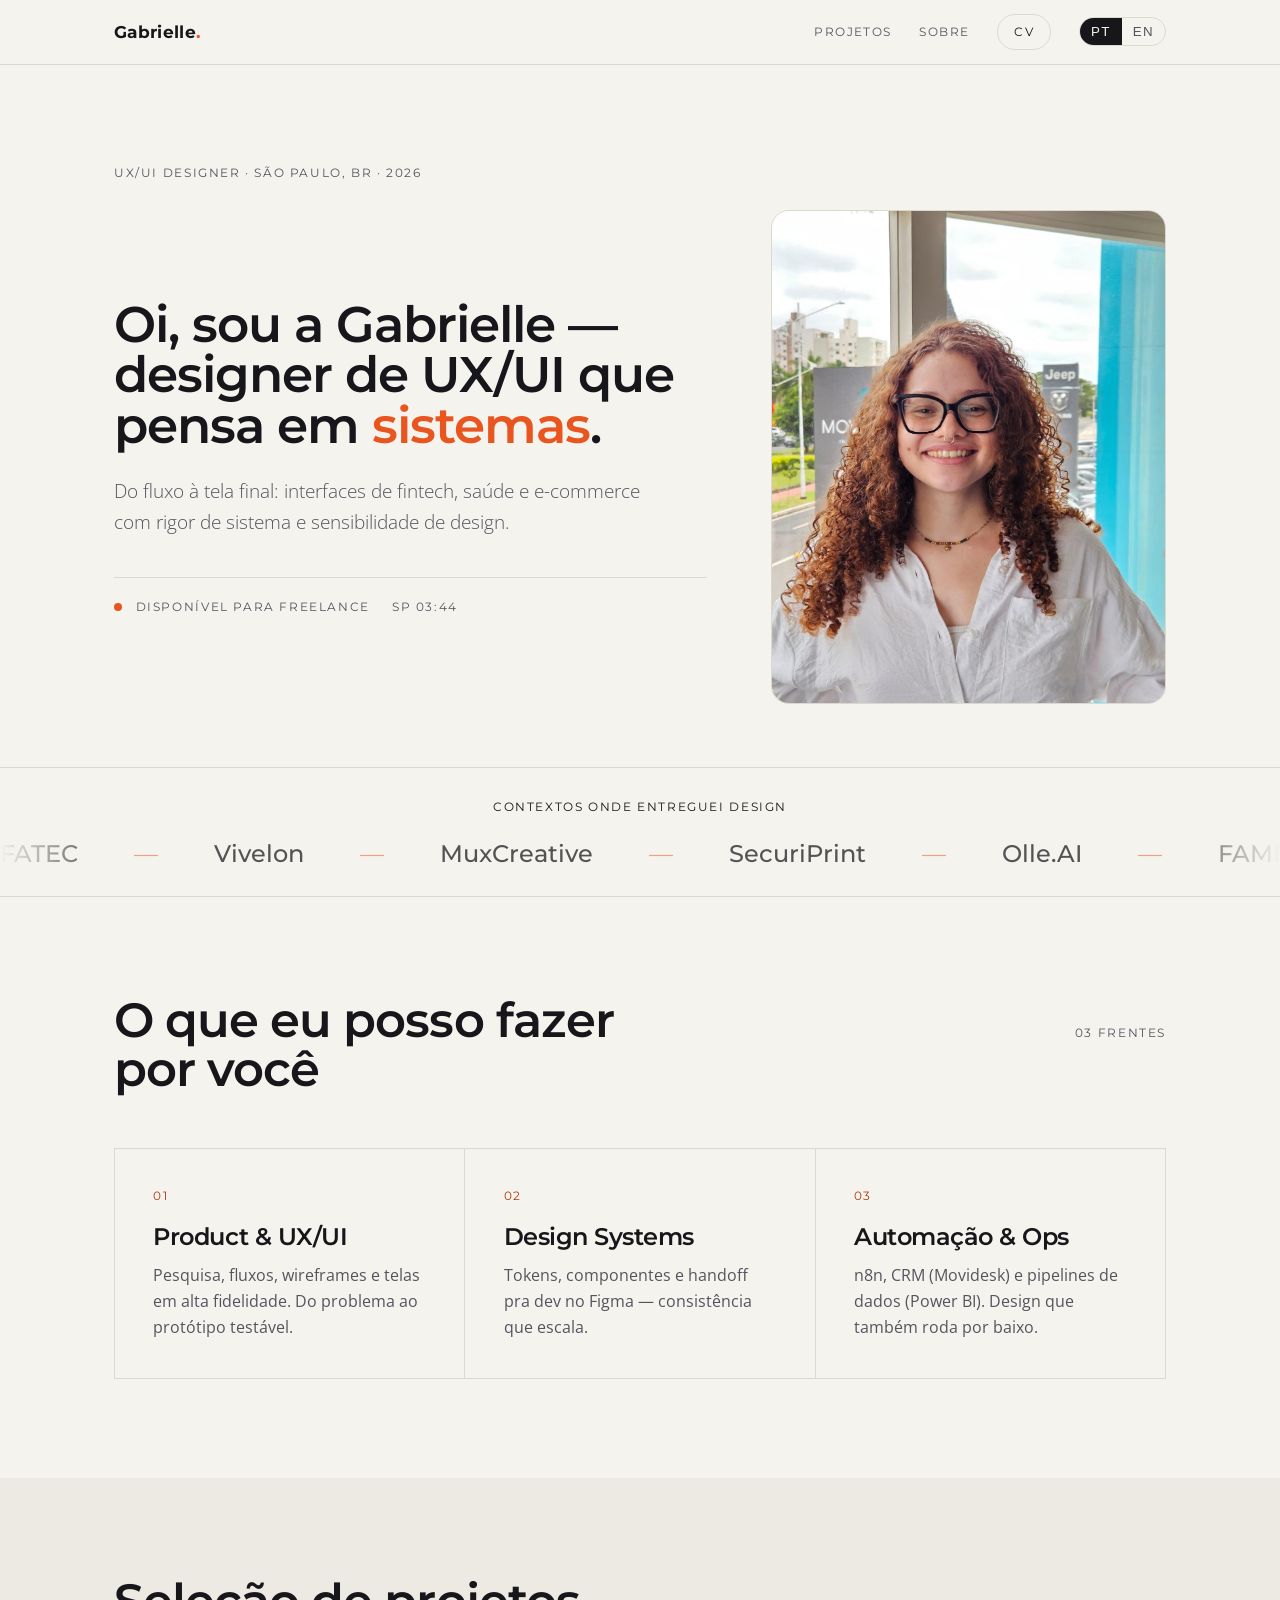
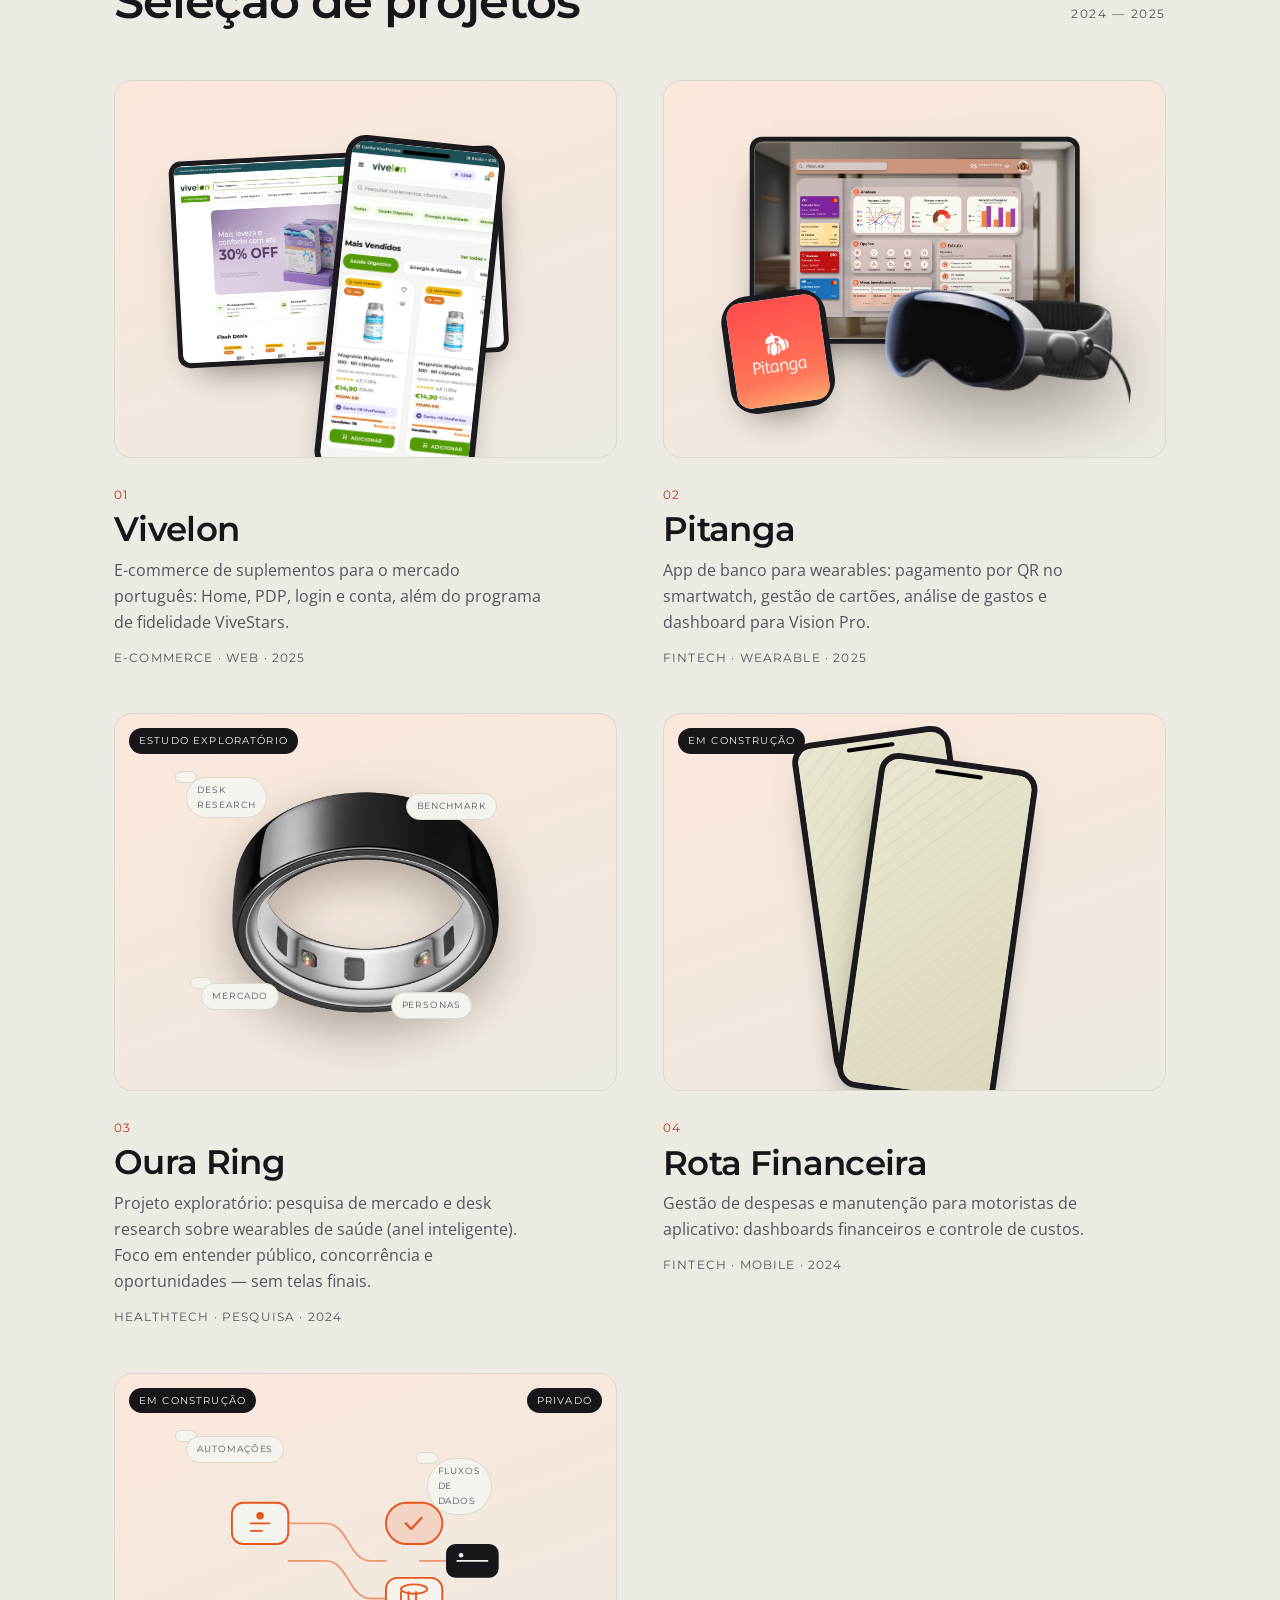
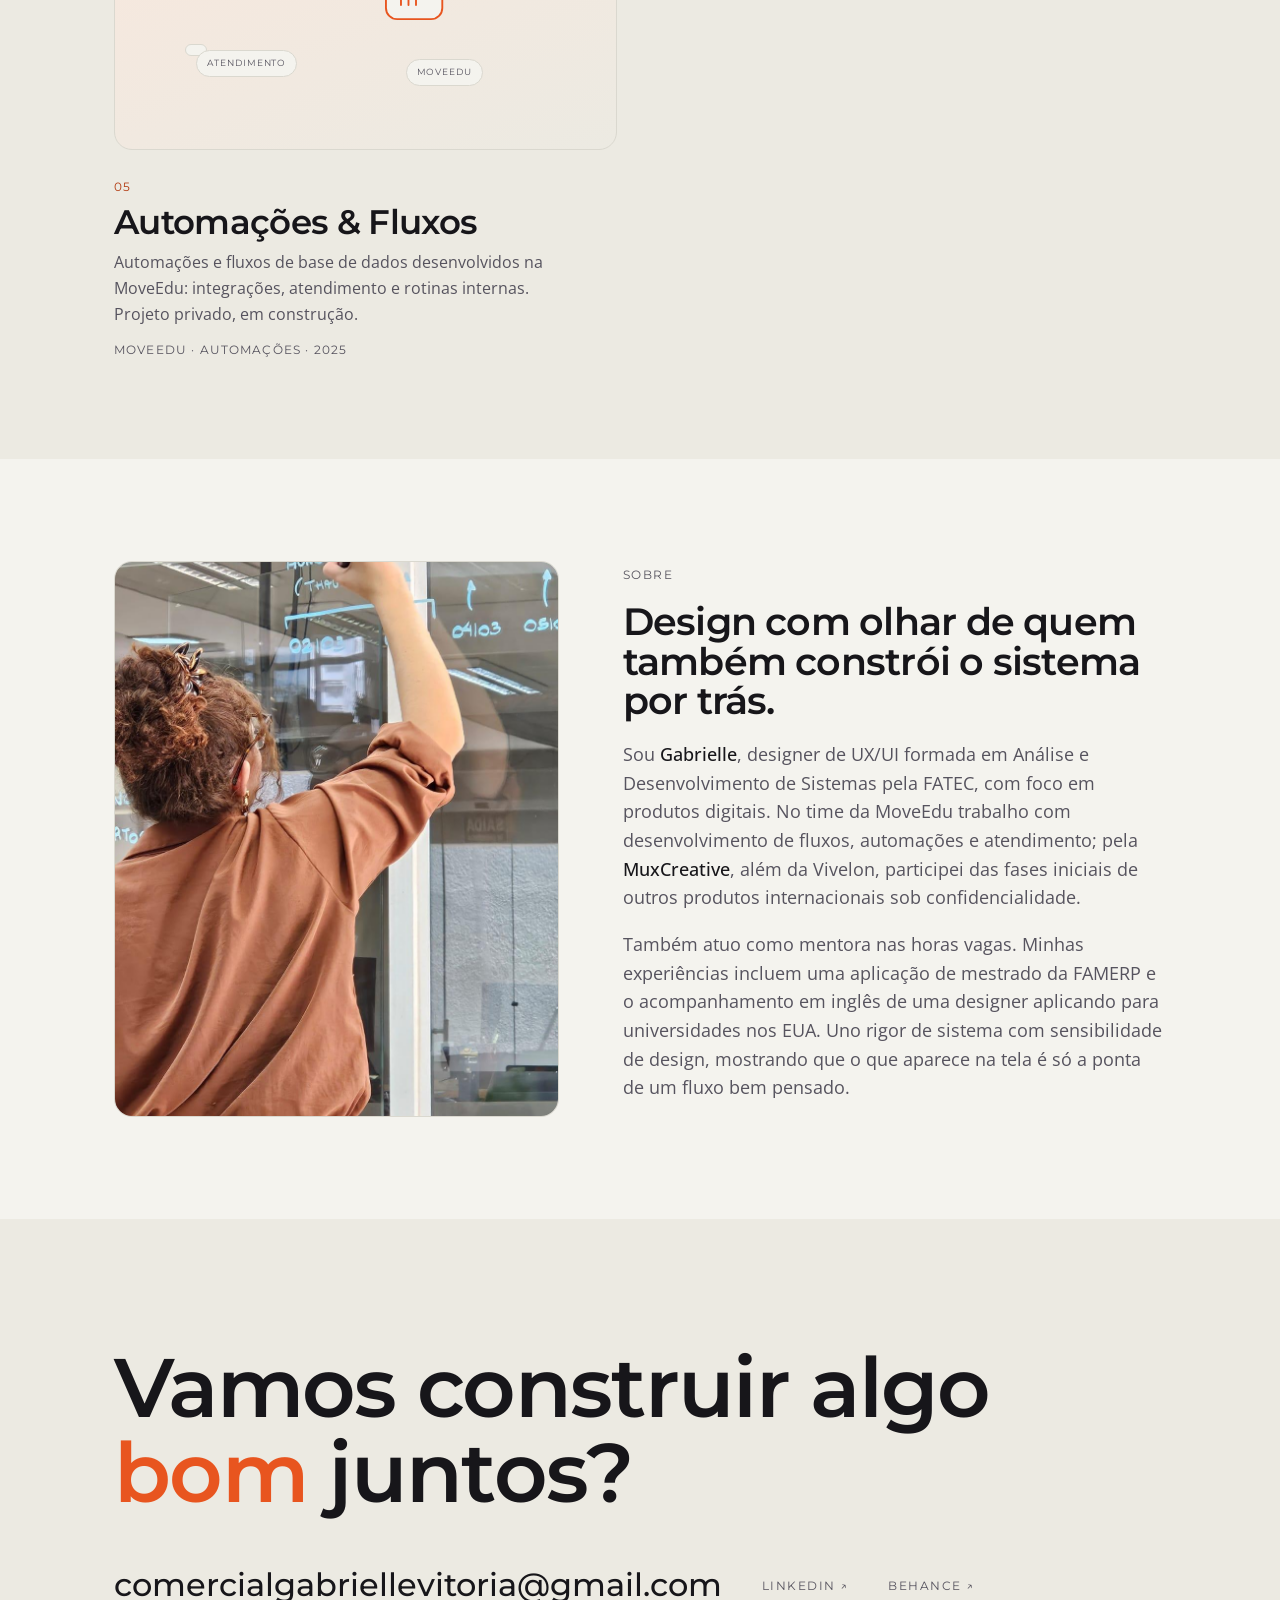
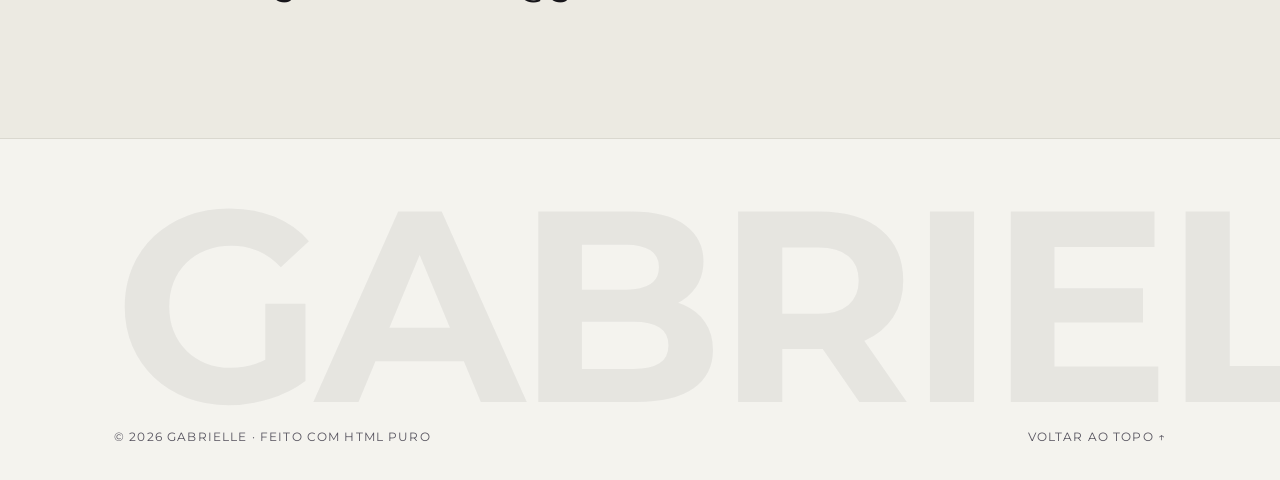
==== commit fe188d3e: "feat: bilingual CV, Vivelon case with hi-res Figma assets and DS canvas - Add PT/EN resumes in CV/ w" ====
--- a/index.html
+++ b/index.html
@@ -42,8 +42,11 @@
       <nav class="nav__links" aria-label="Principal">
         <a href="#work"><span class="pt">Projetos</span><span class="en">Work</span></a>
         <a href="#about"><span class="pt">Sobre</span><span class="en">About</span></a>
-        <!-- EDITAR: link do seu CV em PDF -->
-        <a class="nav__cv" data-magnetic href="#" target="_blank" rel="noopener">CV</a>
+        <!-- CV bilíngue: o href troca conforme o idioma ativo (ver main.js). -->
+        <a class="nav__cv"
+           data-cv-pt="CV/Gabrielle-Vitoria-CV-PT.pdf"
+           data-cv-en="CV/Gabrielle-Vitoria-CV-EN.pdf"
+           href="CV/Gabrielle-Vitoria-CV-PT.pdf" target="_blank" rel="noopener">CV</a>
         <span class="lang" role="group" aria-label="Idioma / Language">
           <button type="button" data-set="pt" aria-pressed="true">PT</button>
           <button type="button" data-set="en" aria-pressed="false">EN</button>
@@ -168,10 +171,10 @@
             <a class="case__cover" href="vivelon.html" aria-label="Vivelon">
               <div class="stage">
                 <div class="mock mock--web" style="--x:-8%;--y:-6%;--r:-3deg;--hx:-13%;--hr:-4deg;z-index:1">
-                  <div class="mock__scr"><img src="assets/img/telas/vivelon-home-desktop.jpg" alt=""></div>
+                  <div class="mock__scr"><img src="assets/img/telas/vivelon-home-desktop.png" alt=""></div>
                 </div>
                 <div class="mock mock--phone" style="--x:28%;--y:12%;--r:6deg;--hx:36%;--hr:9deg;z-index:2">
-                  <div class="mock__scr"><div class="ph g-vivelon"></div></div>
+                  <div class="mock__scr"><img src="assets/img/telas/vivelon-home-mobile.png" alt=""></div>
                 </div>
               </div>
             </a>
@@ -215,33 +218,7 @@
             </div>
           </article>
 
-          <!-- PROJETO 03 — Rota Financeira (fintech mobile · em construção, sem página ainda) -->
-          <article class="case reveal">
-            <div class="case__cover" aria-label="Rota Financeira">
-              <span class="cover-badge"><span class="pt">Em construção</span><span class="en">In progress</span></span>
-              <div class="stage">
-                <div class="mock mock--phone" style="--x:-14%;--y:0;--r:-8deg;--hx:-24%;--hr:-12deg;z-index:1">
-                  <div class="mock__scr"><div class="ph g-rota"></div></div>
-                </div>
-                <div class="mock mock--phone" style="--x:14%;--y:8%;--r:8deg;--hx:24%;--hr:12deg;z-index:2">
-                  <div class="mock__scr"><div class="ph g-rota"></div></div>
-                </div>
-              </div>
-            </div>
-            <div class="case__info">
-              <div>
-                <span class="case__no">03</span>
-                <h3 class="case__title">Rota Financeira</h3>
-                <p class="case__desc">
-                  <span class="pt">Gestão de despesas e manutenção para motoristas de aplicativo: dashboards financeiros e controle de custos.</span>
-                  <span class="en">Expense and maintenance management for ride-hailing drivers: financial dashboards and cost tracking.</span>
-                </p>
-              </div>
-              <span class="case__meta">Fintech · Mobile · 2024</span>
-            </div>
-          </article>
-
-          <!-- PROJETO 04 — Oura Ring (pesquisa exploratória, sem telas) -->
+          <!-- PROJETO 03 — Oura Ring (pesquisa exploratória, sem telas) -->
           <article class="case reveal">
             <a class="case__cover" href="oura-ring.html" aria-label="Oura Ring">
               <span class="cover-badge"><span class="pt">Estudo exploratório</span><span class="en">Exploratory study</span></span>
@@ -257,7 +234,7 @@
             </a>
             <div class="case__info">
               <div>
-                <span class="case__no">04</span>
+                <span class="case__no">03</span>
                 <h3 class="case__title">Oura Ring <span class="case__arrow">↗</span></h3>
                 <p class="case__desc">
                   <span class="pt">Projeto exploratório: pesquisa de mercado e desk research sobre wearables de saúde (anel inteligente). Foco em entender público, concorrência e oportunidades — sem telas finais.</span>
@@ -265,6 +242,32 @@
                 </p>
               </div>
               <span class="case__meta">Healthtech · <span class="pt">Pesquisa</span><span class="en">Research</span> · 2024</span>
+            </div>
+          </article>
+
+          <!-- PROJETO 04 — Rota Financeira (fintech mobile · em construção, sem página ainda) -->
+          <article class="case reveal">
+            <div class="case__cover" aria-label="Rota Financeira">
+              <span class="cover-badge"><span class="pt">Em construção</span><span class="en">In progress</span></span>
+              <div class="stage">
+                <div class="mock mock--phone" style="--x:-14%;--y:0;--r:-8deg;--hx:-24%;--hr:-12deg;z-index:1">
+                  <div class="mock__scr"><div class="ph g-rota"></div></div>
+                </div>
+                <div class="mock mock--phone" style="--x:14%;--y:8%;--r:8deg;--hx:24%;--hr:12deg;z-index:2">
+                  <div class="mock__scr"><div class="ph g-rota"></div></div>
+                </div>
+              </div>
+            </div>
+            <div class="case__info">
+              <div>
+                <span class="case__no">04</span>
+                <h3 class="case__title">Rota Financeira</h3>
+                <p class="case__desc">
+                  <span class="pt">Gestão de despesas e manutenção para motoristas de aplicativo: dashboards financeiros e controle de custos.</span>
+                  <span class="en">Expense and maintenance management for ride-hailing drivers: financial dashboards and cost tracking.</span>
+                </p>
+              </div>
+              <span class="case__meta">Fintech · Mobile · 2024</span>
             </div>
           </article>
 
@@ -347,7 +350,7 @@
         </h2>
         <div class="cta__links" data-stagger>
           <!-- EDITAR: seu e-mail e redes -->
-          <a class="cta__mail reveal" data-magnetic href="mailto:comercialgabriellevitoria@gmail.com">comercialgabriellevitoria@gmail.com</a>
+          <a class="cta__mail reveal" href="mailto:comercialgabriellevitoria@gmail.com">comercialgabriellevitoria@gmail.com</a>
           <a class="cta__social reveal" href="https://www.linkedin.com/in/gabrielle-vit%C3%B3ria/" target="_blank" rel="noopener">LinkedIn ↗</a>
           <a class="cta__social reveal" href="https://www.behance.net/gabriellevitria7" target="_blank" rel="noopener">Behance ↗</a>
         </div>
--- a/assets/css/styles.css
+++ b/assets/css/styles.css
@@ -220,7 +220,11 @@
 .chero__lead{margin-top:24px;max-width:44ch;color:var(--ink-soft);font-size:1.22rem;font-weight:300}
 
 /* imagem principal (browser-frame) */
-.lead-shot{margin-top:clamp(34px,6vh,60px)}
+.lead-shot{margin-top:clamp(34px,6vh,60px);position:relative}
+/* variação compacta: limita a largura p/ exibir prints de baixa resolução sem esticar */
+.lead-shot--sm{max-width:660px;margin-inline:auto}
+.lead-shot__phone{position:absolute;left:clamp(10px,3%,34px);bottom:-6%;width:clamp(96px,19%,190px);
+  filter:drop-shadow(0 26px 40px rgba(20,10,0,.4));pointer-events:none}
 .browser{border:1px solid var(--line);border-radius:18px;overflow:hidden;background:#1b1a1f;
   box-shadow:0 40px 90px -50px rgba(20,10,0,.55)}
 .browser__bar{height:38px;display:flex;align-items:center;gap:7px;padding:0 16px;background:#232228}
@@ -302,6 +306,70 @@
 .u-input{display:block;width:100%;border:1px solid var(--line);border-radius:8px;padding:11px 14px;font-family:var(--f-body);font-size:.95rem;color:var(--ink-soft);background:var(--paper)}
 .u-badge{font-family:var(--f-mono);font-size:.62rem;letter-spacing:.1em;text-transform:uppercase;background:var(--accent-wash);color:var(--accent-ink);border-radius:999px;padding:6px 12px}
 
+/* DS Vivelon — rows de spec com rótulo mono (estilo do arquivo Figma) */
+.spec-row{display:flex;align-items:center;gap:12px 14px;flex-wrap:wrap;padding:8px 0}
+.spec-row>em{font-style:normal;font-family:var(--f-mono);font-size:.6rem;letter-spacing:.05em;color:var(--ink-soft);flex:0 0 112px}
+
+/* DS Vivelon — botões (variantes, modificadores e estados) */
+.vb{font-family:var(--f-display);font-weight:600;font-size:.78rem;border:0;border-radius:999px;padding:10px 18px;cursor:pointer;display:inline-flex;align-items:center;gap:8px;line-height:1}
+.vb svg{flex:0 0 auto}
+.vb--pri{background:#539A07;color:#fff}
+.vb--pri.st-hover{background:#3E7A02}
+.vb--pri.st-focus{box-shadow:0 0 0 3px var(--paper),0 0 0 6px #A7D46C}
+.vb--pri.st-pressed{background:#2F6300}
+.vb--sec{background:#F8F2FC;color:#7A2E96;border:1.5px solid #7A2E96}
+.vb--sec.st-hover{background:#EFE0F7}
+.vb--ter{background:transparent;color:#539A07;border:1.5px solid #8CCF45}
+.vb--ter.st-hover{background:#F0F7E6}
+.vb--out{background:transparent;color:#539A07;border:1.5px solid #539A07}
+.vb--link{background:none;color:#539A07;padding:10px 2px}
+.vb--full{width:100%;max-width:300px;justify-content:center}
+.vb--round{width:42px;height:42px;padding:0;justify-content:center;border-radius:50%}
+.vb.st-dis{opacity:.45;cursor:default}
+
+/* DS Vivelon — grupos de etiquetas */
+.vg{display:inline-flex;align-items:center;gap:6px;font-family:var(--f-mono);font-size:.58rem;letter-spacing:.06em;text-transform:uppercase;border-radius:999px;padding:5px 12px}
+.vg--org{background:#E8721C;color:#fff}
+.vg--amb{background:#F2B611;color:#3A2B00}
+.vg--grn{background:#539A07;color:#fff}
+.vg--teal{background:#1D4F56;color:#fff}
+.vg--lav{background:#EDE6F6;color:#6A2C86}
+.vg--pur{background:#7A2E96;color:#fff}
+
+/* DS Vivelon — specimens: card de produto & card de avaliação */
+.u-pcard{width:100%;max-width:230px;background:#fff;border:1px solid var(--line);border-radius:16px;overflow:hidden}
+.u-pcard__top{display:flex;justify-content:space-between;align-items:flex-start;padding:12px 12px 0}
+.u-pcard__tags{display:flex;flex-direction:column;gap:6px;align-items:flex-start}
+.u-pcard__tags .vg{font-weight:700}
+.u-pcard__acts{display:flex;flex-direction:column;gap:8px}
+.u-pcard__fav{display:inline-grid;place-items:center;width:28px;height:28px;background:#F6F5F2;border:1px solid var(--line);border-radius:50%;color:var(--ink)}
+.u-pcard__img{height:118px;display:grid;place-items:center;background:#fff}
+.u-pcard__img img{max-height:100%;max-width:60%;object-fit:contain}
+.u-pcard__body{padding:12px 14px 14px;display:grid;gap:7px;justify-items:start;border-top:1px solid var(--line);margin-top:10px}
+.u-pcard__body b{font-family:var(--f-display);font-weight:600;font-size:.8rem;line-height:1.3}
+.u-pcard__stars{font-size:.66rem;color:#F2B611;letter-spacing:.08em}
+.u-pcard__stars i{font-style:normal;color:var(--ink-soft)}
+.u-pcard__price{display:flex;align-items:baseline;gap:8px}
+.u-pcard__price strong{font-family:var(--f-display);color:#539A07;font-size:1.1rem}
+.u-pcard__price s{color:var(--ink-soft);font-size:.74rem}
+.u-pcard__save{background:#FDEBDC;color:#B4560F;font-size:.58rem;font-family:var(--f-mono);letter-spacing:.06em;text-transform:uppercase;border-radius:6px;padding:4px 8px}
+.u-pcard__pts{background:#EDE6F6;color:#6A2C86;font-size:.6rem;font-family:var(--f-mono);letter-spacing:.05em;border-radius:999px;padding:5px 12px}
+.u-pcard__sub{font-size:.7rem;color:var(--ink-soft);line-height:1.35}
+.u-pcard__bar{width:100%;height:6px;border-radius:3px;background:#EEE8DC;overflow:hidden}
+.u-pcard__bar i{display:block;height:100%;width:78%;background:#E8721C;border-radius:3px}
+.u-pcard__stock{display:flex;justify-content:space-between;width:100%;font-size:.62rem;color:var(--ink)}
+.u-pcard__stock b{color:var(--ink)}
+.u-pcard__stock .is-left{color:#E8721C}
+.u-pcard__stock .is-left b{color:#E8721C}
+.u-btn--sm{font-size:.74rem;padding:9px 16px;width:100%;border-radius:12px}
+.u-btn--cta{display:inline-flex;align-items:center;justify-content:center;gap:8px;text-transform:uppercase;letter-spacing:.08em;font-size:.72rem;border-radius:999px;padding:11px 16px}
+.u-review{width:100%;max-width:225px;background:#fff;border:1px solid var(--line);border-radius:16px;padding:18px;display:grid;gap:9px;justify-items:start}
+.u-review__quote{font-family:var(--f-display);font-weight:800;font-size:2rem;line-height:.55;color:#903EAA}
+.u-review p{margin:0;font-size:.82rem;color:var(--ink-soft);line-height:1.45}
+.u-review__stars{color:#F2B611;font-size:.72rem;letter-spacing:.14em}
+.u-review b{font-family:var(--f-display);font-weight:600;font-size:.85rem}
+.u-review .role{font-family:var(--f-mono);font-size:.6rem;letter-spacing:.08em;text-transform:uppercase;color:var(--ink-soft)}
+
 /* componentes do DS da Pitanga — tokens puxados do Figma (Poppins, #EA3515, #FAE8DF…) */
 /* container que lembra o canvas do Figma: fundo pontilhado + campos tracejados em roxo */
 .figc{border:1px solid var(--line);border-radius:18px;padding:clamp(28px,4vw,48px);background:var(--paper);
@@ -313,7 +381,12 @@
 .figc__field>em{position:absolute;top:-24px;left:2px;font-style:normal;font-family:var(--f-mono);font-size:.66rem;
   letter-spacing:.06em;color:#9747FF;white-space:nowrap}
 .figc__field--ai{grid-row:span 2}
-@media (max-width:760px){.figc{grid-template-columns:1fr}.figc__field--ai{grid-row:auto}}
+.figc__field--tall{grid-row:span 2}
+.figc__field--wide{grid-column:span 2}
+@media (max-width:760px){.figc__field--wide{grid-column:auto}}
+.figc__stack{display:flex;flex-direction:column;gap:10px;align-items:flex-start}
+.figc__row{display:flex;gap:10px;flex-wrap:wrap;align-items:center}
+@media (max-width:760px){.figc{grid-template-columns:1fr}.figc__field--ai,.figc__field--tall{grid-row:auto}}
 
 /* item-extrato */
 .pit-item{display:flex;gap:12px;align-items:center;width:100%;padding:8px;border-bottom:1px solid #BAB8B8;font-family:'Poppins',sans-serif}
